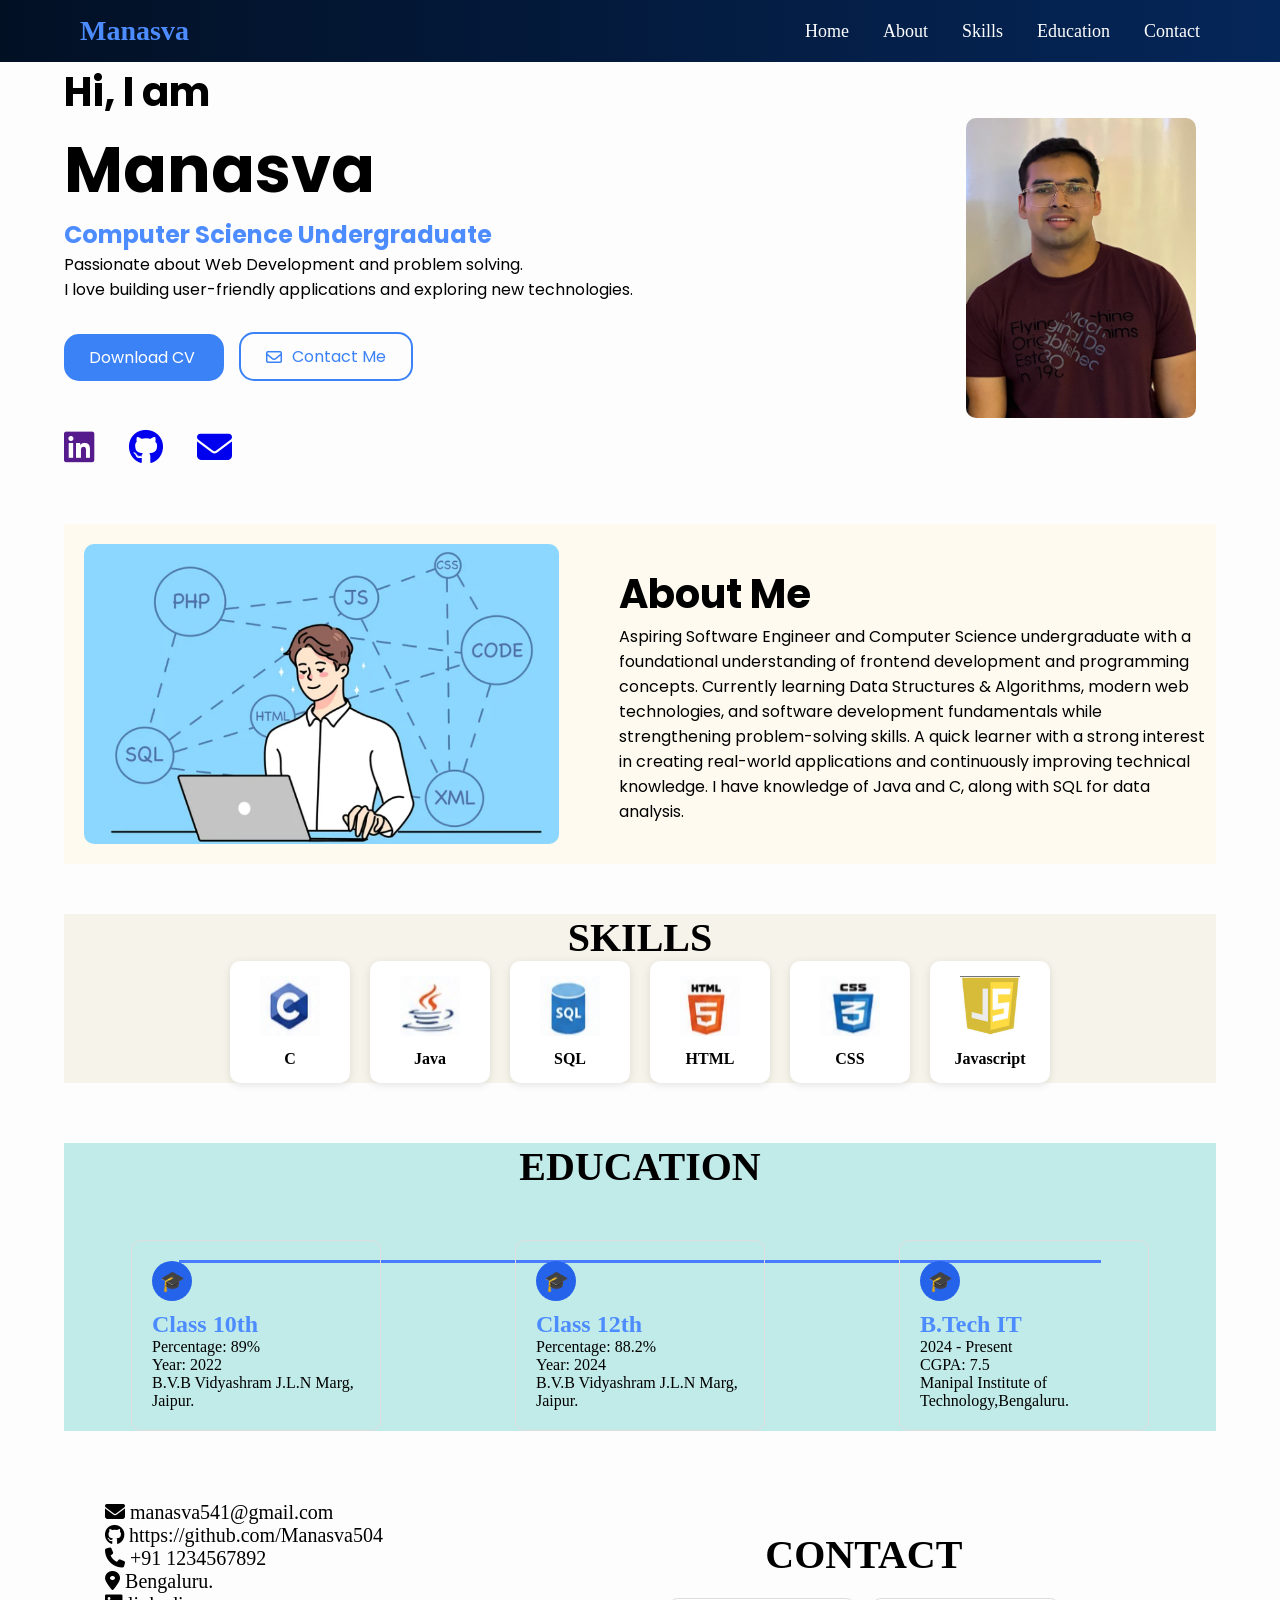
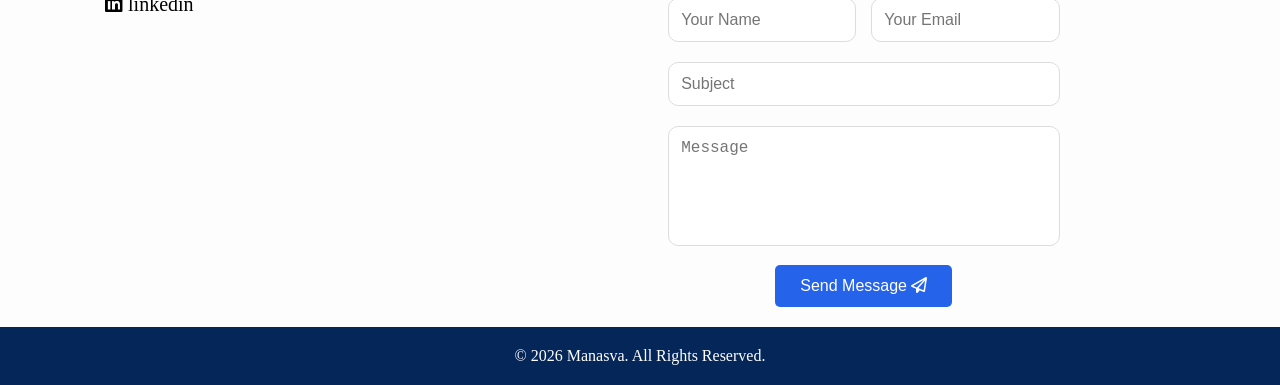
==== index.html @ b43951a9 "Update index.html" ====
<!doctype html>
<html lang="en">
  <head>
    <meta charset="UTF-8" />
    <meta name="viewport" content="width=device-width, initial-scale=1.0" />
    <title>Manasva's Portfolio</title>
    <link rel="stylesheet" href="style.css" />

    <meta name="viewport" content="width=device-width, initial-scale=1.0" />

    <link rel="preconnect" href="https://fonts.googleapis.com" />
    <link rel="preconnect" href="https://fonts.gstatic.com" crossorigin />
    <link
      href="https://fonts.googleapis.com/css2?family=Poppins:ital,wght@0,100;0,200;0,300;0,400;0,500;0,600;0,700;0,800;0,900;1,100;1,200;1,300;1,400;1,500;1,600;1,700;1,800;1,900&display=swap"
      rel="stylesheet"
    />

    <link
      rel="stylesheet"
      href="https://cdnjs.cloudflare.com/ajax/libs/font-awesome/6.5.1/css/all.min.css"
    />

    <script src="script.js"></script>
  </head>
  <body>
    <main>
      <header>
        <div class="logo">Manasva</div>
        <nav>
          <a href="#home">Home</a>
          <a href="#about">About</a>
          <a href="#skills">Skills</a>
          <a href="#education">Education</a>
          <a href="#contact">Contact</a>
        </nav>
      </header>

      <div class="container">
        <div id="home" class="intro">
          <div>
            <h2>Hi, I am</h2>
            <h1>Manasva</h1>
            <h3>Computer Science Undergraduate</h3>

            <p>
              Passionate about Web Development and problem solving.
              <br />
              I love building user-friendly applications and exploring new
              technologies.
            </p>

            <div class="buttons">
              <a href="resume.pdf" download class="btn1"> Download CV </a>

              <a href="mailto:manasva541@gmail.com" class="btn2">
                <i class="fa-regular fa-envelope"></i>
                Contact Me
              </a>
            </div>

            <div class="socials">
              <a href="" target="_blank">
                <i class="fa-brands fa-linkedin"></i>
              </a>

              <a href="https://github.com/Manasva504" target="_blank">
                <i class="fa-brands fa-github"></i>
              </a>

              <a href="mailto:manasva541@gmail.com">
                <i class="fa-solid fa-envelope"></i>
              </a>
            </div>
          </div>

          <a>
            <img
              src="./manasva1.jpeg"
              alt="about me"
              title="About me "
              class="uparwalaimg"
            />
          </a>
        </div>

        <div id="about" class="aboutme">
          <img
            src="./about.png"
            alt="about me"
            title="About me "
            class="aboutmeimg"
          />

          <div class="about-text">
            <h2>About Me</h2>

            <p>
              Aspiring Software Engineer and Computer Science undergraduate with
              a foundational understanding of frontend development and
              programming concepts. Currently learning Data Structures &
              Algorithms, modern web technologies, and software development
              fundamentals while strengthening problem-solving skills. A quick
              learner with a strong interest in creating real-world applications
              and continuously improving technical knowledge. I have knowledge
              of Java and C, along with SQL for data analysis.
            </p>
          </div>
        </div>

        <section id="skills" class="skills-section">
          <h2>SKILLS</h2>

          <div class="skills-container">
            <div class="skill-card">
              <img src="c.png" alt="C" />
              <p>C</p>
            </div>

            <div class="skill-card">
              <img src="java.png" alt="Java" />
              <p>Java</p>
            </div>

            <div class="skill-card">
              <img src="sql.png" alt="SQL" />
              <p>SQL</p>
            </div>

            <div class="skill-card">
              <img src="html.png" alt="HTML" />
              <p>HTML</p>
            </div>

            <div class="skill-card">
              <img src="css.png" alt="CSS" />
              <p>CSS</p>
            </div>

            <div class="skill-card">
              <img src="javascript.png" alt="CSS" />
              <p>Javascript</p>
            </div>
          </div>
        </section>

        <section id="education" class="education">
          <h2>EDUCATION</h2>

          <div class="timeline">
            <div class="edu-card">
              <div class="circle">🎓</div>
              <h3>Class 10th</h3>
              <p>Percentage: 89%</p>
              <p>Year: 2022</p>
              <p>B.V.B Vidyashram J.L.N Marg, Jaipur.</p>
            </div>

            <div class="edu-card">
              <div class="circle">🎓</div>
              <h3>Class 12th</h3>
              <p>Percentage: 88.2%</p>
              <p>Year: 2024</p>
              <p>B.V.B Vidyashram J.L.N Marg, Jaipur.</p>
            </div>

            <div class="edu-card">
              <div class="circle">🎓</div>
              <h3>B.Tech IT</h3>
              <p>2024 - Present</p>
              <p>CGPA: 7.5</p>
              <p>Manipal Institute of Technology,Bengaluru.</p>
            </div>
          </div>
        </section>

        <div id="contact" class="connectwme">
          <div class="contactme">
            <a href="mailto:manasva541@gmail.com" target="_blank">
              <i class="fa-solid fa-envelope"></i>
              manasva541@gmail.com
            </a>
            <br />
            <a href="https://github.com/Manasva504" target="_blank">
              <i class="fa-brands fa-github"></i>
              https://github.com/Manasva504
            </a>
            <br />
            <a href="callto:1234567891" target="_blank">
              <i class="fa-solid fa-phone"></i>
              +91 1234567892
            </a>
            <br />
            <a href="#" target="_blank">
              <i class="fa-solid fa-location-dot"></i>
              Bengaluru.
            </a>
            <br />
            <a href="#" target="_blank">
              <i class="fa-brands fa-linkedin"></i>
              linkedin
            </a>
          </div>

          <section class="contact">
            <h2>CONTACT</h2>
            <form>
              <div class="row">
                <input id="name" type="text" placeholder="Your Name" required />
                <input
                  id="email"
                  type="email"
                  placeholder="Your Email"
                  required
                />
              </div>

              <input type="text" placeholder="Subject" required />
              <textarea placeholder="Message" required></textarea>

              <button type="submit" onclick="validateForm()">
                Send Message <i class="fa-regular fa-paper-plane"></i>
              </button>
            </form>
          </section>
        </div>
      </div>
    </main>

    <footer>&copy; 2026 Manasva. All Rights Reserved.</footer>
  </body>
</html>
---- style.css ----
* {
  margin: 0;
  padding: 0;
  box-sizing: border-box;
}
html {
  height: 100%;
  background-color: #fdfdfd;
  background-image:;
}
main {
  flex: 1;
}

.container {
  width: 90%;
  max-width: 1200px;
  margin: 0 auto;
  overflow: hidden;
}
.uparwalaimg {
  max-width: 100%;
  height: auto;
  border-radius: 10px;
  background-color: #b0a695;
  float: right;
  height: 300px;
  width: 230px;
  margin: 20px;
}

.aboutmeimg {
  max-width: 100%;
  height: auto;
  border-radius: 10px;
  background-color: #b0a695;
  float: left;
  height: 300px;
  margin: 20px;
}

.intro {
  font-family: "Poppins", sans-serif;
  font-weight: 400;
  font-style: normal;
  font-optical-sizing: auto;
  display: flex;
  justify-content: space-between;
  align-items: center;
}
@media screen and (max-width: 768px) {
  .intro {
    flex-direction: column-reverse;
    text-align: center;
    gap: 30px;
  }

  .uparwalaimg {
    width: 200px;
    height: auto;
    margin: 0;
    float: none;
  }
}
h3 {
  color: #4d8cff;
}

header {
  background: linear-gradient(to right, #021024, #052659);
  display: flex;
  justify-content: space-between;
  align-items: center;
  padding: 15px 80px;
}
@media screen and (max-width: 768px) {
  header {
    flex-direction: column;
    padding: 20px;
    gap: 15px;
  }

  nav {
    display: flex;
    flex-wrap: wrap;
    justify-content: center;
    gap: 15px;
  }

  nav a {
    margin-left: 0;
    font-size: 16px;
  }
}

.logo {
  color: #4d8cff;
  font-size: 28px;
  font-weight: bold;
}

nav a {
  color: white;
  text-decoration: none;
  margin-left: 30px;
  font-size: 18px;
}

nav a:hover {
  color: #4d8cff;
}
.line {
  border: none;
  height: 2px;
  background-color: gray;
  width: 80%;
}

.nav-toggle {
  display: none;
}

body {
  height: 100%;
  min-height: 100vh;
  display: flex;
  flex-direction: column;
}
footer {
  background-color: #052659;
  text-align: center;
  color: white;
  margin-top: 20px;
  width: 100%;
  padding: 20px;
}

.aboutme {
  font-family: "Poppins", sans-serif;
  font-weight: 400;
  background-color: #fffaf0;
  display: flex;
  align-items: center;
  gap: 40px;
  margin-top: 50px;
}
@media screen and (max-width: 768px) {
  .aboutme {
    flex-direction: column;
    text-align: center;
    padding: 20px;
  }

  .aboutmeimg {
    width: 200px;
    height: auto;
    float: none;
    margin: 0;
  }
}

.contactme {
  text-align: left;
  margin-top: 20px;
  width: 30%;
}

.contactme p {
  margin: 15px 0;
  display: flex;
  align-items: center;
  gap: 12px;
}

.contactme a {
  font-size: 30px;
  margin: 10px;
  color: black;
  text-decoration: none;
  font-size: 20px;
}

.contactme a:hover {
  color: brown;
}

.info {
  display: flex;
  justify-content: space-between;
  align-items: flex-start;
  margin-top: 20px;
}

.skills {
  text-align: left;
  font-family: "Poppins", sans-serif;
  font-weight: 400;
  font-style: normal;
  width: 40%;
}

.buttons {
  margin-top: 30px;
}

.btn1 {
  position: relative;
  background-color: #3b82f6;
  color: white;
  text-decoration: none;
  padding: 12px 25px;
  border-radius: 15px;
  margin-right: 15px;
}

.btn1::after {
  content: "";
  z-index: -1;
  position: absolute;
  width: 100%;
  height: 100%;
  left: 0;
  top: 0;
}
/*glow*/
.btn1::before {
  content: "";
  background: linear-gradient(
    45deg,
    #ff0000,
    #ff7300,
    #fffb00,
    #48ff00,
    #00ffd5,
    #002bff,
    #ff00c8,
    #ff0000
  );
  position: absolute;
  top: -2px;
  left: -2px;
  background-size: 600%;
  z-index: -1;
  width: calc(100% + 4px);
  height: calc(100% + 4px);
  filter: blur(8px);
  animation: glowing 20s linear infinite;
  transition: opacity 0.3s ease-in-out;
  border-radius: 15px;
  opacity: 0;
}

.btn1:hover::before {
  opacity: 1;
}

.btn1:active::after {
  background: transparent;
}

.btn1:active {
  color: #000;
  font-weight: bold;
}

@keyframes glowing {
  0% {
    background-position: 0 0;
  }
  50% {
    background-position: 400% 0;
  }
  100% {
    background-position: 0 0;
  }
}

.btn2 {
  position: relative;
  border: 2px solid #3b82f6;
  color: #3b82f6;
  text-decoration: none;
  padding: 10px 25px;
  border-radius: 15px;
  display: inline-flex;
  align-items: center;
  gap: 10px;
}

.btn2::after {
  content: "";
  z-index: -1;
  position: absolute;
  width: 100%;
  height: 100%;
  left: 0;
  top: 0;
}
/*glow*/
.btn2::before {
  content: "";
  background: linear-gradient(
    45deg,
    #ff0000,
    #ff7300,
    #fffb00,
    #48ff00,
    #00ffd5,
    #002bff,
    #ff00c8,
    #ff0000
  );
  position: absolute;
  top: -2px;
  left: -2px;
  background-size: 600%;
  z-index: -1;
  width: calc(100% + 4px);
  height: calc(100% + 4px);
  filter: blur(8px);
  animation: glowing 20s linear infinite;
  transition: opacity 0.3s ease-in-out;
  border-radius: 15px;
  opacity: 0;
}

.btn2:hover::before {
  opacity: 1;
}

.btn2:active::after {
  background: transparent;
}

.btn2:active {
  color: #000;
  font-weight: bold;
}

@media screen and (max-width: 480px) {
  .buttons {
    display: flex;
    flex-direction: column;
    gap: 15px;
    align-items: center;
  }

  .btn1,
  .btn2 {
    width: 80%;
    text-align: center;
    justify-content: center;
  }
}

.socials {
  margin-top: 40px;
}

.socials a {
  font-size: 35px;
  margin-right: 25px;
  text-decoration: none;
}

.skills-section {
  background-color: #f6f3eb;
  text-align: center;
  margin-top: 50px;
}

.skills-container {
  display: flex;
  justify-content: center;
  gap: 20px;
  flex-wrap: wrap;
}

.skill-card {
  width: 120px;
  background: white;
  border-radius: 10px;
  padding: 15px;
  box-shadow: 0 2px 8px rgba(0, 0, 0, 0.1);
  transition: 0.3s;
}

.skill-card:hover {
  transform: translateY(-5px);
}

.skill-card img {
  width: 60px;
  height: 60px;
}

.skill-card p {
  margin-top: 10px;
  font-weight: bold;
}

.education {
  background-color: #c1ebe9;
  text-align: center;
  margin-top: 60px;
}

.timeline {
  display: flex;
  justify-content: space-around;
  position: relative;
  margin-top: 50px;
}

.timeline::before {
  content: "";
  position: absolute;
  top: 20px;
  left: 10%;
  width: 80%;
  height: 3px;
  background: #4a7cff;
}
@media screen and (max-width: 768px) {
  .timeline {
    flex-direction: column;
    align-items: center;
    gap: 25px;
  }

  .timeline::before {
    display: none;
  }

  .edu-card {
    width: 90%;
    max-width: 350px;
  }
}

.edu-card {
  position: relative;
  width: 250px;
  text-align: left;
  z-index: 1;
}

.edu-card {
  border: 1px solid #ddd;
  padding: 20px;
  border-radius: 10px;
  transition: all 0.3s ease;
}

.edu-card:hover {
  transform: translateY(-5px);
  box-shadow: 0px 5px 15px rgba(0, 0, 0, 0.2);
}

.circle {
  width: 40px;
  height: 40px;
  border-radius: 100%;
  background: #2563eb;
  color: white;
  display: flex;
  justify-content: center;
  align-items: center;
  margin-bottom: 10px;
  font-size: 20px;
}

.contact {
  text-align: center;
  margin-top: 50px;
}

.contactme a {
  transition: 0.3s;
}

.contact form {
  width: 60%;
  margin: auto;
}

.row {
  display: flex;
  gap: 15px;
}

.row input {
  flex: 1;
}
@media screen and (max-width: 768px) {
  .row {
    flex-direction: column;
    gap: 0;
  }
}

input,
textarea {
  width: 100%;
  padding: 12px;
  margin-top: 20px;
  border: 1px solid #ddd;
  border-radius: 10px;
  font-size: 16px;
  box-sizing: border-box;
}

textarea {
  height: 120px;
  resize: none;
}

button {
  margin-top: 15px;
  padding: 12px 25px;
  background: #2563eb;
  color: white;
  border: none;
  border-radius: 5px;
  cursor: pointer;
  font-size: 16px;
  transition: 0.3s;
}

button:hover {
  background: #1d4ed8;
  transition: 0.3s;
}

.connectwme {
  display: flex;
  justify-content: space-around;
  align-items: flex-start;
  margin-top: 50px;
  gap: 50px;
}

.connectwme a {
  text-decoration: none;
  color: black;
  margin: 15px;
  transition: all 0.3s ease;
}

.connectwme a:hover {
  color: #2563eb;
  transform: translateY(-2px);
}
@media screen and (max-width: 768px) {
  .connectwme {
    flex-direction: column;
    align-items: center;
    gap: 30px;
  }

  .contactme {
    width: 100%;
    text-align: center;
  }

  .contact {
    width: 100%;
  }

  .contact form {
    width: 100%;
  }
}

@media screen and (max-width: 800px) {
  .nav-toggle {
    display: block;
    margin-right: 20px;
  }
}

.logo {
  font-size: clamp(22px, 4vw, 28px);
}

h1 {
  font-size: clamp(2rem, 6vw, 4rem);
}

h2 {
  font-size: clamp(1.5rem, 4vw, 2.5rem);
}

h3 {
  font-size: clamp(1rem, 3vw, 1.5rem);
}
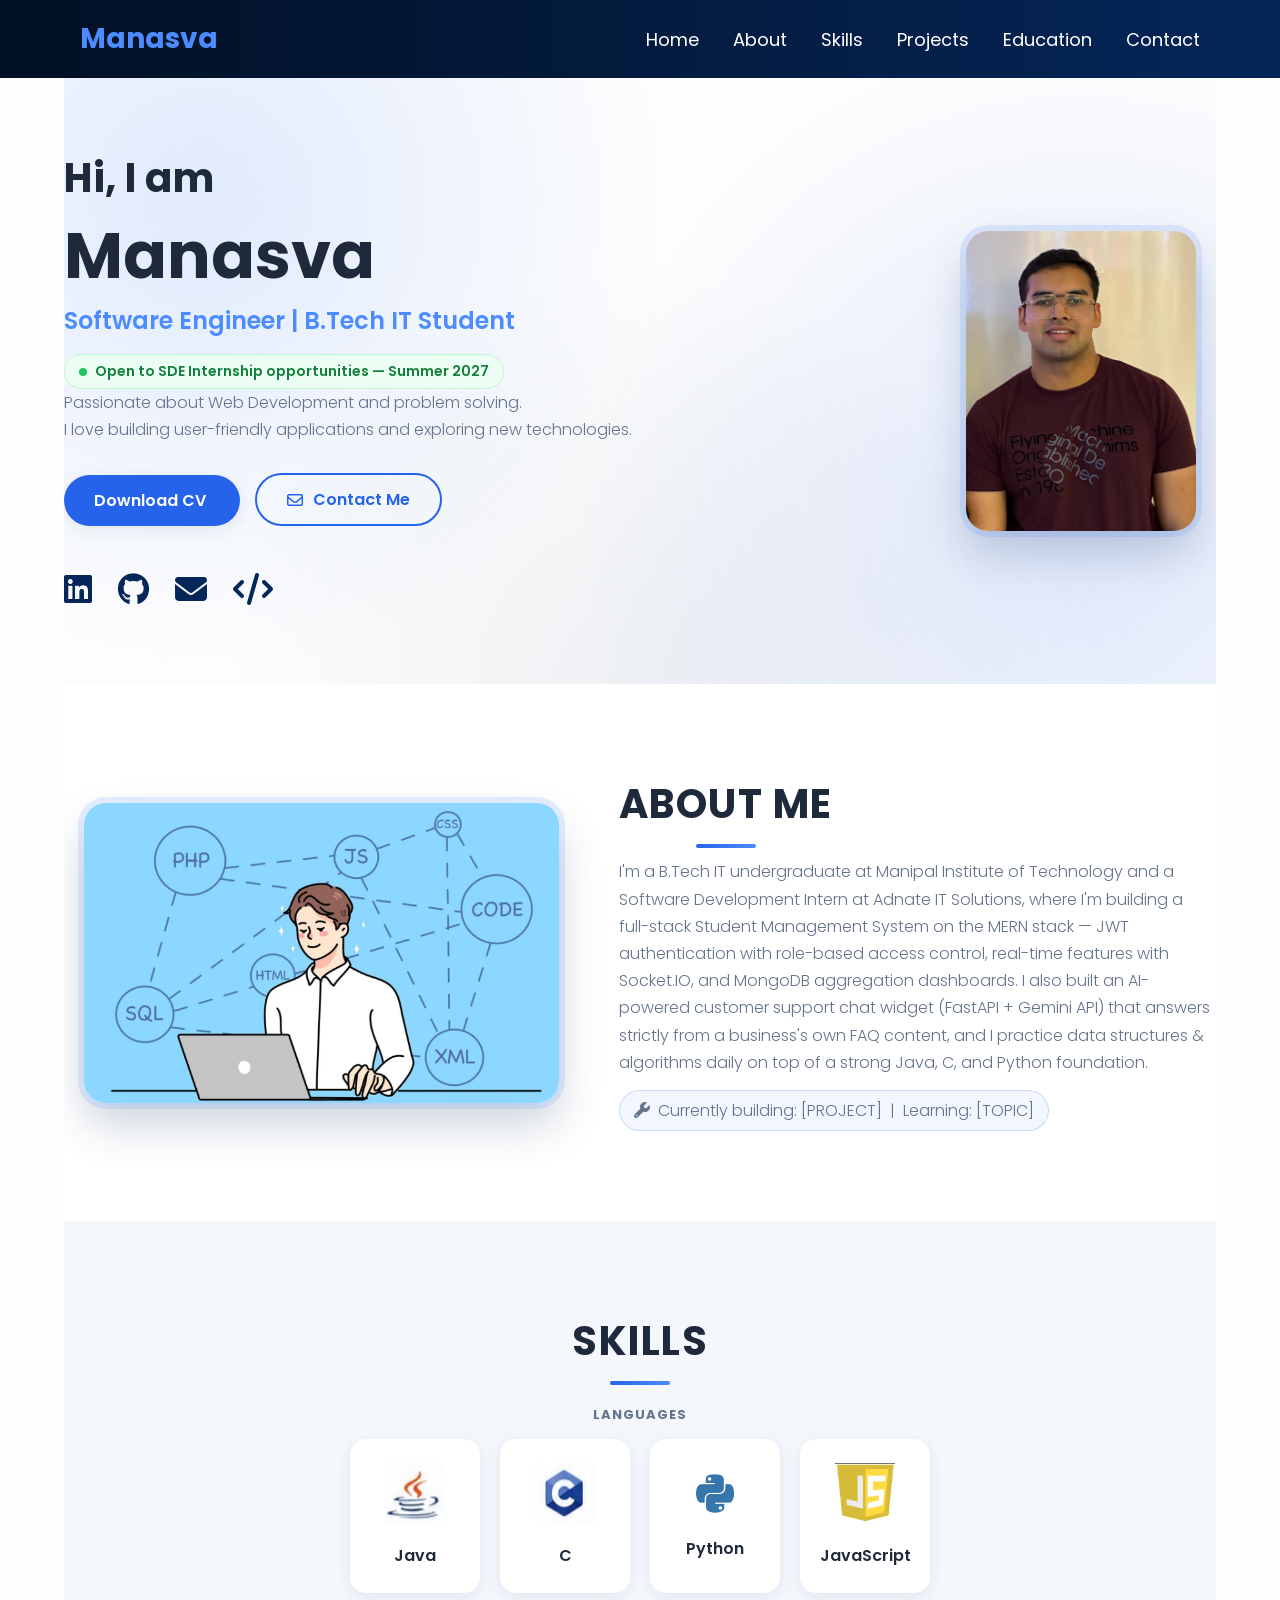
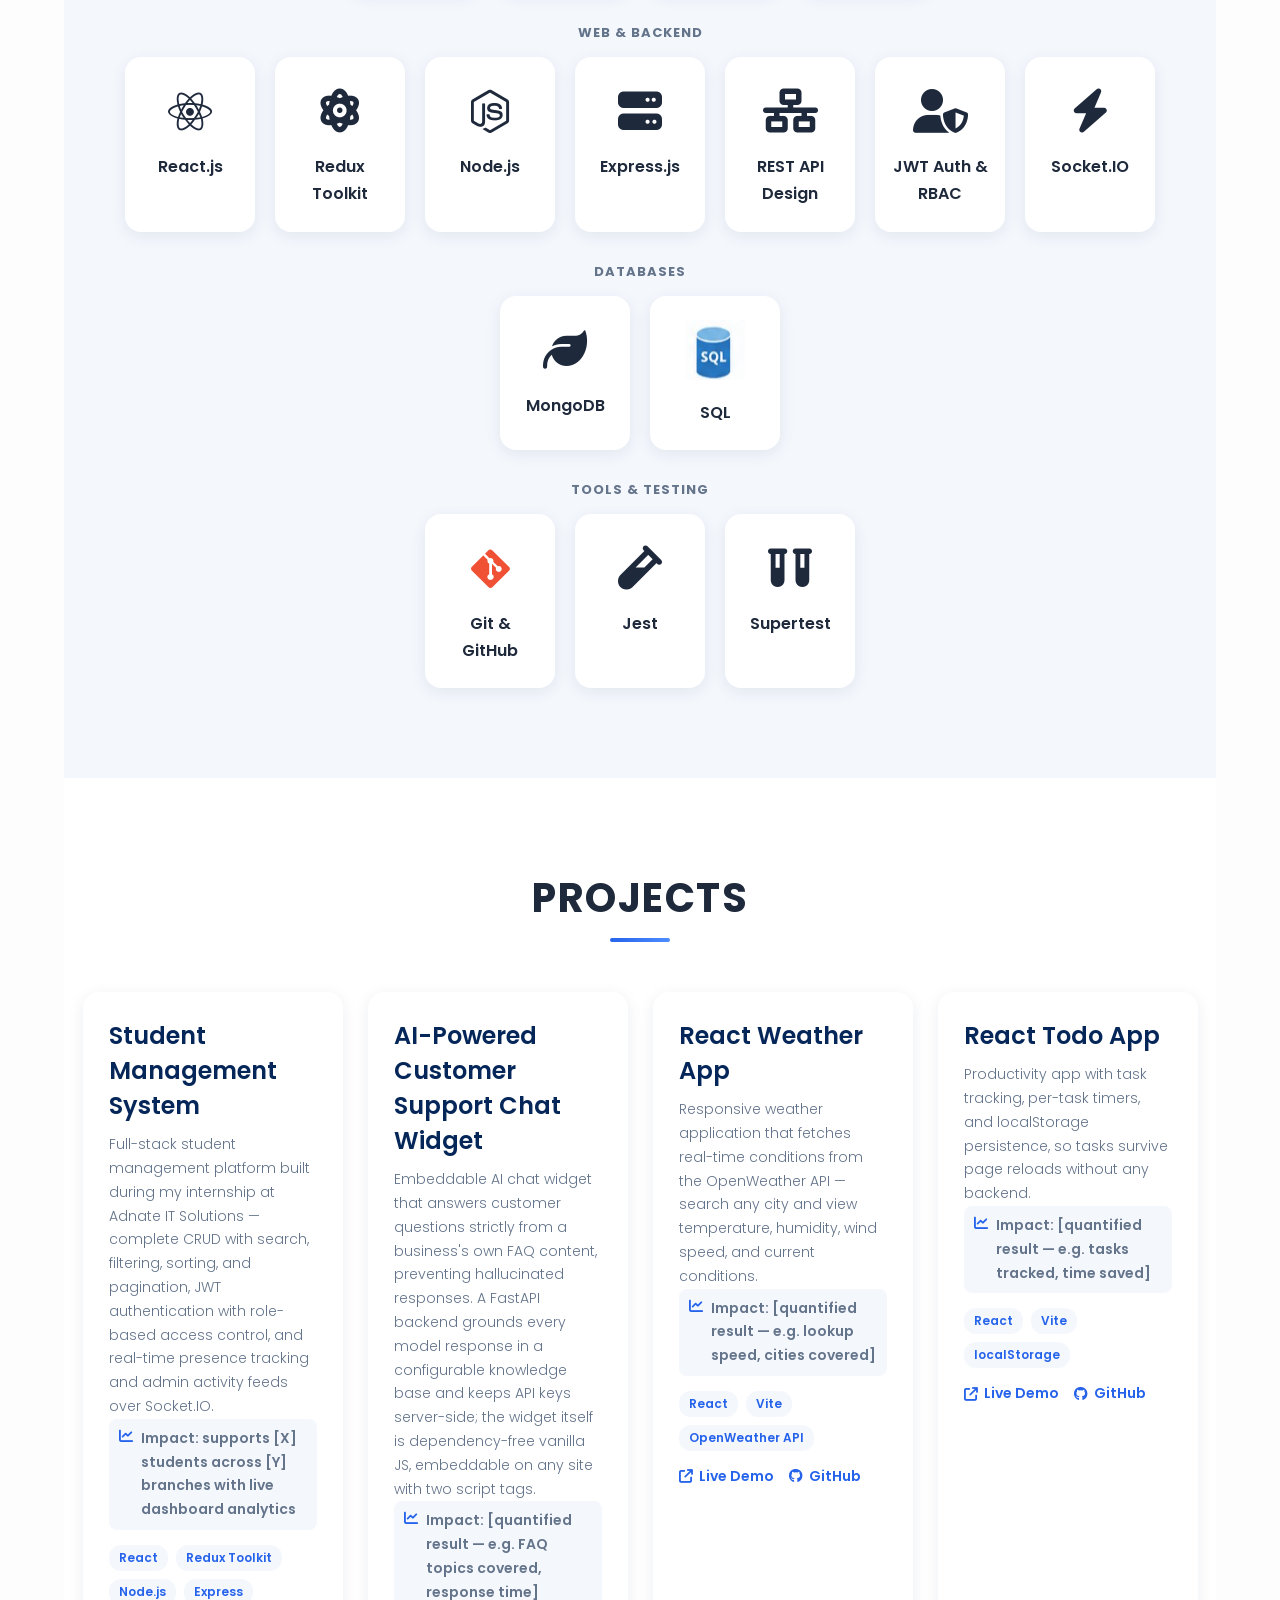
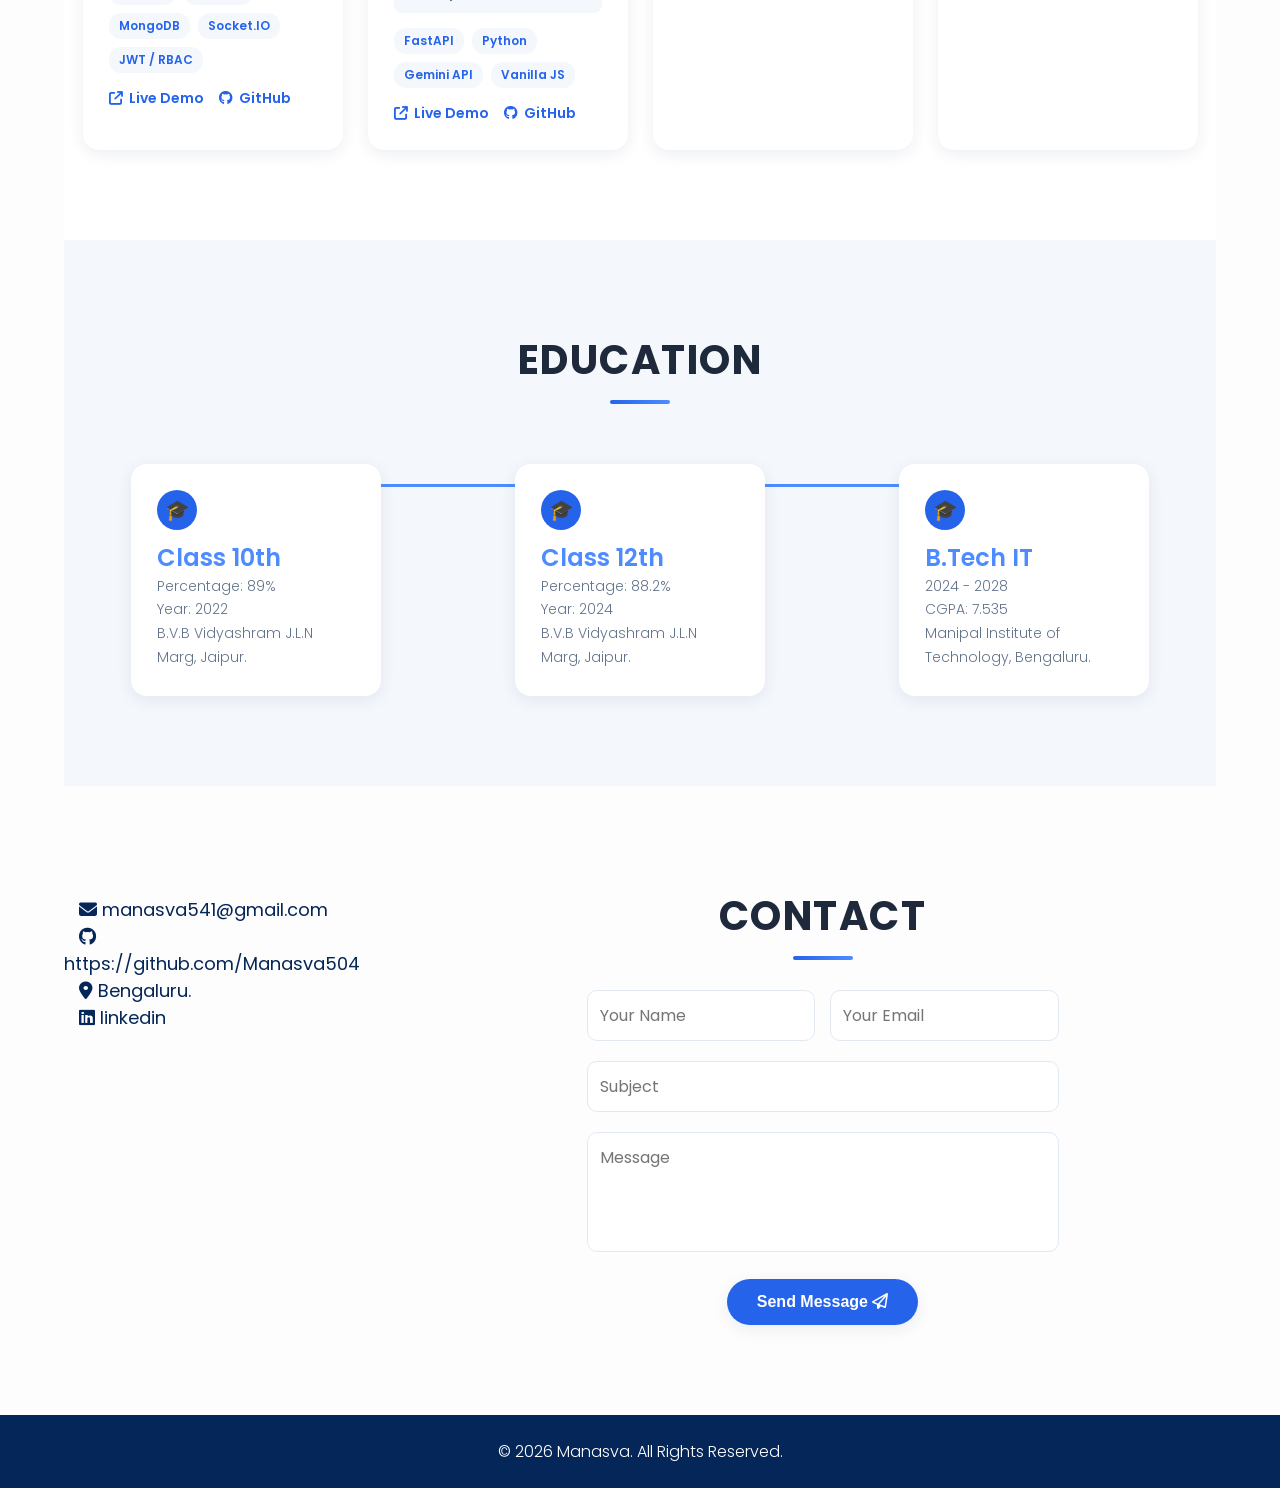
==== commit ad9354d8: "Redesign: Projects section, resume-matched skills, real CV, recruiter polish - Add Projects section " ====
--- a/index.html
+++ b/index.html
@@ -3,10 +3,31 @@
   <head>
     <meta charset="UTF-8" />
     <meta name="viewport" content="width=device-width, initial-scale=1.0" />
+    <meta
+      name="description"
+      content="Portfolio of Manasva Dhaka, a B.Tech IT undergraduate building full-stack MERN and AI-powered projects."
+    />
+
+    <!-- TODO: replace og:image with a real screenshot of the site (must stay an absolute URL) -->
+    <meta property="og:title" content="Manasva's Portfolio" />
+    <meta
+      property="og:description"
+      content="Portfolio of Manasva Dhaka, a B.Tech IT undergraduate building full-stack MERN and AI-powered projects."
+    />
+    <meta
+      property="og:image"
+      content="https://manasva504.github.io/My-Portfolio./manasva1.jpeg"
+    />
+    <meta property="og:type" content="website" />
+
+    <!-- TODO: Swap this placeholder favicon for a real one, e.g. <link rel="icon" type="image/png" href="favicon.png" /> -->
+    <link
+      rel="icon"
+      href="data:image/svg+xml,%3Csvg xmlns='http://www.w3.org/2000/svg' viewBox='0 0 100 100'%3E%3Crect width='100' height='100' rx='20' fill='%23052659'/%3E%3Ctext x='50' y='68' font-size='60' font-family='Poppins,sans-serif' fill='%234d8cff' text-anchor='middle'%3EM%3C/text%3E%3C/svg%3E"
+    />
+
     <title>Manasva's Portfolio</title>
     <link rel="stylesheet" href="style.css" />
-
-    <meta name="viewport" content="width=device-width, initial-scale=1.0" />
 
     <link rel="preconnect" href="https://fonts.googleapis.com" />
     <link rel="preconnect" href="https://fonts.gstatic.com" crossorigin />
@@ -30,6 +51,7 @@
           <a href="#home">Home</a>
           <a href="#about">About</a>
           <a href="#skills">Skills</a>
+          <a href="#projects">Projects</a>
           <a href="#education">Education</a>
           <a href="#contact">Contact</a>
         </nav>
@@ -40,7 +62,13 @@
           <div>
             <h2>Hi, I am</h2>
             <h1>Manasva</h1>
-            <h3>Computer Science Undergraduate</h3>
+            <h3>Software Engineer | B.Tech IT Student</h3>
+
+            <!-- TODO: update the season/year every term, e.g. "Summer 2027" or "Full-time 2027" -->
+            <div class="availability-badge">
+              <span class="status-dot" aria-hidden="true"></span>
+              Open to SDE Internship opportunities — Summer 2027
+            </div>
 
             <p>
               Passionate about Web Development and problem solving.
@@ -59,92 +87,344 @@
             </div>
 
             <div class="socials">
-              <a href="" target="_blank">
-                <i class="fa-brands fa-linkedin"></i>
+              <!-- TODO: add your real LinkedIn profile URL -->
+              <a href="#" target="_blank" aria-label="LinkedIn profile">
+                <i class="fa-brands fa-linkedin" aria-hidden="true"></i>
               </a>
 
-              <a href="https://github.com/Manasva504" target="_blank">
-                <i class="fa-brands fa-github"></i>
+              <a
+                href="https://github.com/Manasva504"
+                target="_blank"
+                aria-label="GitHub profile"
+              >
+                <i class="fa-brands fa-github" aria-hidden="true"></i>
               </a>
 
-              <a href="mailto:manasva541@gmail.com">
-                <i class="fa-solid fa-envelope"></i>
+              <a href="mailto:manasva541@gmail.com" aria-label="Send email">
+                <i class="fa-solid fa-envelope" aria-hidden="true"></i>
               </a>
+
+              <!-- TODO: add your real LeetCode profile URL (Font Awesome has no LeetCode brand icon, so this uses a generic code icon) -->
+              <a href="#" target="_blank" aria-label="LeetCode profile">
+                <i class="fa-solid fa-code" aria-hidden="true"></i>
+              </a>
             </div>
           </div>
 
           <a>
+            <!-- manasva1.jpeg is ~80KB — reasonable, but converting to WebP would shrink it further -->
             <img
               src="./manasva1.jpeg"
-              alt="about me"
-              title="About me "
+              alt="Photo of Manasva"
+              title="Manasva"
               class="uparwalaimg"
             />
           </a>
         </div>
 
-        <div id="about" class="aboutme">
+        <div id="about" class="aboutme reveal">
+          <!-- about.png is ~180KB — consider compressing or converting to WebP for faster load -->
           <img
             src="./about.png"
-            alt="about me"
+            alt="Illustration of a developer coding at a laptop, surrounded by icons for HTML, CSS, JavaScript, SQL, PHP, and XML"
             title="About me "
             class="aboutmeimg"
+            loading="lazy"
           />
 
           <div class="about-text">
-            <h2>About Me</h2>
+            <h2 class="section-title">About Me</h2>
 
             <p>
-              Aspiring Software Engineer and Computer Science undergraduate with
-              a foundational understanding of frontend development and
-              programming concepts. Currently learning Data Structures &
-              Algorithms, modern web technologies, and software development
-              fundamentals while strengthening problem-solving skills. A quick
-              learner with a strong interest in creating real-world applications
-              and continuously improving technical knowledge. I have knowledge
-              of Java and C, along with SQL for data analysis.
+              I'm a B.Tech IT undergraduate at Manipal Institute of Technology
+              and a Software Development Intern at Adnate IT Solutions, where
+              I'm building a full-stack Student Management System on the MERN
+              stack — JWT authentication with role-based access control,
+              real-time features with Socket.IO, and MongoDB aggregation
+              dashboards. I also built an AI-powered customer support chat
+              widget (FastAPI + Gemini API) that answers strictly from a
+              business's own FAQ content, and I practice data structures &amp;
+              algorithms daily on top of a strong Java, C, and Python
+              foundation.
             </p>
+
+            <!-- TODO: fill in what you're actually building/learning right now and keep this fresh — recruiters notice stale dates -->
+            <p class="current-focus">
+              <i class="fa-solid fa-wrench" aria-hidden="true"></i>
+              Currently building: [PROJECT] &nbsp;|&nbsp; Learning: [TOPIC]
+            </p>
           </div>
         </div>
 
-        <section id="skills" class="skills-section">
-          <h2>SKILLS</h2>
-
-          <div class="skills-container">
-            <div class="skill-card">
-              <img src="c.png" alt="C" />
-              <p>C</p>
-            </div>
-
-            <div class="skill-card">
-              <img src="java.png" alt="Java" />
-              <p>Java</p>
-            </div>
-
-            <div class="skill-card">
-              <img src="sql.png" alt="SQL" />
-              <p>SQL</p>
-            </div>
-
-            <div class="skill-card">
-              <img src="html.png" alt="HTML" />
-              <p>HTML</p>
-            </div>
-
-            <div class="skill-card">
-              <img src="css.png" alt="CSS" />
-              <p>CSS</p>
-            </div>
-
-            <div class="skill-card">
-              <img src="javascript.png" alt="CSS" />
-              <p>Javascript</p>
+        <section id="skills" class="skills-section reveal">
+          <h2 class="section-title">SKILLS</h2>
+
+          <!-- These four groups mirror the SKILLS section of resume.pdf exactly.
+               Keep them in sync: whenever the resume changes, update this list
+               (and vice versa). -->
+          <div class="skills-group">
+            <span class="skills-group-label">Languages</span>
+            <div class="skills-container">
+              <div class="skill-card">
+                <img src="java.png" alt="Java" loading="lazy" />
+                <p>Java</p>
+              </div>
+
+              <div class="skill-card">
+                <img src="c.png" alt="C" loading="lazy" />
+                <p>C</p>
+              </div>
+
+              <div class="skill-card">
+                <i class="fa-brands fa-python skill-icon" aria-hidden="true"></i>
+                <p>Python</p>
+              </div>
+
+              <div class="skill-card">
+                <img src="javascript.png" alt="JavaScript" loading="lazy" />
+                <p>JavaScript</p>
+              </div>
+            </div>
+          </div>
+
+          <div class="skills-group">
+            <span class="skills-group-label">Web &amp; Backend</span>
+            <div class="skills-container">
+              <div class="skill-card">
+                <i class="fa-brands fa-react skill-icon" aria-hidden="true"></i>
+                <p>React.js</p>
+              </div>
+
+              <div class="skill-card">
+                <i class="fa-solid fa-atom skill-icon" aria-hidden="true"></i>
+                <p>Redux Toolkit</p>
+              </div>
+
+              <div class="skill-card">
+                <i class="fa-brands fa-node-js skill-icon" aria-hidden="true"></i>
+                <p>Node.js</p>
+              </div>
+
+              <div class="skill-card">
+                <i class="fa-solid fa-server skill-icon" aria-hidden="true"></i>
+                <p>Express.js</p>
+              </div>
+
+              <div class="skill-card">
+                <i class="fa-solid fa-network-wired skill-icon" aria-hidden="true"></i>
+                <p>REST API Design</p>
+              </div>
+
+              <div class="skill-card">
+                <i class="fa-solid fa-user-shield skill-icon" aria-hidden="true"></i>
+                <p>JWT Auth &amp; RBAC</p>
+              </div>
+
+              <div class="skill-card">
+                <i class="fa-solid fa-bolt skill-icon" aria-hidden="true"></i>
+                <p>Socket.IO</p>
+              </div>
+            </div>
+          </div>
+
+          <div class="skills-group">
+            <span class="skills-group-label">Databases</span>
+            <div class="skills-container">
+              <div class="skill-card">
+                <i class="fa-solid fa-leaf skill-icon" aria-hidden="true"></i>
+                <p>MongoDB</p>
+              </div>
+
+              <div class="skill-card">
+                <img src="sql.png" alt="SQL" loading="lazy" />
+                <p>SQL</p>
+              </div>
+            </div>
+          </div>
+
+          <div class="skills-group">
+            <span class="skills-group-label">Tools &amp; Testing</span>
+            <div class="skills-container">
+              <div class="skill-card">
+                <i class="fa-brands fa-git-alt skill-icon" aria-hidden="true"></i>
+                <p>Git &amp; GitHub</p>
+              </div>
+
+              <div class="skill-card">
+                <i class="fa-solid fa-vial skill-icon" aria-hidden="true"></i>
+                <p>Jest</p>
+              </div>
+
+              <div class="skill-card">
+                <i class="fa-solid fa-vials skill-icon" aria-hidden="true"></i>
+                <p>Supertest</p>
+              </div>
             </div>
           </div>
         </section>
 
-        <section id="education" class="education">
-          <h2>EDUCATION</h2>
+        <section id="projects" class="projects-section reveal">
+          <h2 class="section-title">PROJECTS</h2>
+
+          <div class="projects-container">
+            <div class="project-card">
+              <h3>Student Management System</h3>
+              <p>
+                Full-stack student management platform built during my
+                internship at Adnate IT Solutions — complete CRUD with search,
+                filtering, sorting, and pagination, JWT authentication with
+                role-based access control, and real-time presence tracking and
+                admin activity feeds over Socket.IO.
+              </p>
+              <!-- TODO: replace with real numbers once known, e.g. "Supports X students across Y branches with live dashboard analytics" -->
+              <p class="project-impact">
+                <i class="fa-solid fa-chart-line" aria-hidden="true"></i>
+                Impact: supports [X] students across [Y] branches with live
+                dashboard analytics
+              </p>
+              <div class="tech-tags">
+                <span class="tech-tag">React</span>
+                <span class="tech-tag">Redux Toolkit</span>
+                <span class="tech-tag">Node.js</span>
+                <span class="tech-tag">Express</span>
+                <span class="tech-tag">MongoDB</span>
+                <span class="tech-tag">Socket.IO</span>
+                <span class="tech-tag">JWT / RBAC</span>
+              </div>
+              <div class="project-links">
+                <a
+                  href="https://student-management-system-drab-eta.vercel.app"
+                  target="_blank"
+                  rel="noopener"
+                >
+                  <i class="fa-solid fa-arrow-up-right-from-square" aria-hidden="true"></i>
+                  Live Demo
+                </a>
+                <a
+                  href="https://github.com/Manasva504/Student-Management-System"
+                  target="_blank"
+                  rel="noopener"
+                >
+                  <i class="fa-brands fa-github" aria-hidden="true"></i>
+                  GitHub
+                </a>
+              </div>
+            </div>
+
+            <div class="project-card">
+              <h3>AI-Powered Customer Support Chat Widget</h3>
+              <p>
+                Embeddable AI chat widget that answers customer questions
+                strictly from a business's own FAQ content, preventing
+                hallucinated responses. A FastAPI backend grounds every model
+                response in a configurable knowledge base and keeps API keys
+                server-side; the widget itself is dependency-free vanilla JS,
+                embeddable on any site with two script tags.
+              </p>
+              <!-- TODO: replace with a real, quantified result, e.g. "Answers N FAQ topics with zero hallucinated responses in testing" -->
+              <p class="project-impact">
+                <i class="fa-solid fa-chart-line" aria-hidden="true"></i>
+                Impact: [quantified result — e.g. FAQ topics covered, response
+                time]
+              </p>
+              <div class="tech-tags">
+                <span class="tech-tag">FastAPI</span>
+                <span class="tech-tag">Python</span>
+                <span class="tech-tag">Gemini API</span>
+                <span class="tech-tag">Vanilla JS</span>
+              </div>
+              <div class="project-links">
+                <!-- TODO: deploy the widget demo and replace "#" with the live URL -->
+                <a href="#" target="_blank" rel="noopener">
+                  <i class="fa-solid fa-arrow-up-right-from-square" aria-hidden="true"></i>
+                  Live Demo
+                </a>
+                <a
+                  href="https://github.com/Manasva504/ai-chatbot-widget"
+                  target="_blank"
+                  rel="noopener"
+                >
+                  <i class="fa-brands fa-github" aria-hidden="true"></i>
+                  GitHub
+                </a>
+              </div>
+            </div>
+
+            <div class="project-card">
+              <h3>React Weather App</h3>
+              <p>
+                Responsive weather application that fetches real-time
+                conditions from the OpenWeather API — search any city and view
+                temperature, humidity, wind speed, and current conditions.
+              </p>
+              <!-- TODO: replace with a real, quantified result, e.g. "Sub-second lookups for any of 200,000+ supported cities" -->
+              <p class="project-impact">
+                <i class="fa-solid fa-chart-line" aria-hidden="true"></i>
+                Impact: [quantified result — e.g. lookup speed, cities covered]
+              </p>
+              <div class="tech-tags">
+                <span class="tech-tag">React</span>
+                <span class="tech-tag">Vite</span>
+                <span class="tech-tag">OpenWeather API</span>
+              </div>
+              <div class="project-links">
+                <!-- TODO: the demo URL on the GitHub repo's About section currently 404s — redeploy on Vercel and paste the working URL here -->
+                <a href="#" target="_blank" rel="noopener">
+                  <i class="fa-solid fa-arrow-up-right-from-square" aria-hidden="true"></i>
+                  Live Demo
+                </a>
+                <a
+                  href="https://github.com/Manasva504/react-weather-app"
+                  target="_blank"
+                  rel="noopener"
+                >
+                  <i class="fa-brands fa-github" aria-hidden="true"></i>
+                  GitHub
+                </a>
+              </div>
+            </div>
+
+            <div class="project-card">
+              <h3>React Todo App</h3>
+              <p>
+                Productivity app with task tracking, per-task timers, and
+                localStorage persistence, so tasks survive page reloads without
+                any backend.
+              </p>
+              <!-- TODO: replace with a real, quantified result, e.g. "Tracks N tasks with zero data loss across sessions" -->
+              <p class="project-impact">
+                <i class="fa-solid fa-chart-line" aria-hidden="true"></i>
+                Impact: [quantified result — e.g. tasks tracked, time saved]
+              </p>
+              <div class="tech-tags">
+                <span class="tech-tag">React</span>
+                <span class="tech-tag">Vite</span>
+                <span class="tech-tag">localStorage</span>
+              </div>
+              <div class="project-links">
+                <a
+                  href="https://react-todo-app-seven-cyan.vercel.app"
+                  target="_blank"
+                  rel="noopener"
+                >
+                  <i class="fa-solid fa-arrow-up-right-from-square" aria-hidden="true"></i>
+                  Live Demo
+                </a>
+                <a
+                  href="https://github.com/Manasva504/React-Todo-App"
+                  target="_blank"
+                  rel="noopener"
+                >
+                  <i class="fa-brands fa-github" aria-hidden="true"></i>
+                  GitHub
+                </a>
+              </div>
+            </div>
+          </div>
+        </section>
+
+        <section id="education" class="education reveal">
+          <h2 class="section-title">EDUCATION</h2>
 
           <div class="timeline">
             <div class="edu-card">
@@ -166,58 +446,83 @@
             <div class="edu-card">
               <div class="circle">🎓</div>
               <h3>B.Tech IT</h3>
-              <p>2024 - Present</p>
-              <p>CGPA: 7.5</p>
-              <p>Manipal Institute of Technology,Bengaluru.</p>
+              <p>2024 - 2028</p>
+              <p>CGPA: 7.535</p>
+              <p>Manipal Institute of Technology, Bengaluru.</p>
             </div>
           </div>
         </section>
 
-        <div id="contact" class="connectwme">
+        <div id="contact" class="connectwme reveal">
           <div class="contactme">
-            <a href="mailto:manasva541@gmail.com" target="_blank">
-              <i class="fa-solid fa-envelope"></i>
+            <a
+              href="mailto:manasva541@gmail.com"
+              target="_blank"
+              aria-label="Email manasva541@gmail.com"
+            >
+              <i class="fa-solid fa-envelope" aria-hidden="true"></i>
               manasva541@gmail.com
             </a>
             <br />
-            <a href="https://github.com/Manasva504" target="_blank">
-              <i class="fa-brands fa-github"></i>
+            <a
+              href="https://github.com/Manasva504"
+              target="_blank"
+              aria-label="GitHub profile"
+            >
+              <i class="fa-brands fa-github" aria-hidden="true"></i>
               https://github.com/Manasva504
             </a>
             <br />
-            <a href="callto:1234567891" target="_blank">
-              <i class="fa-solid fa-phone"></i>
-              +91 1234567892
-            </a>
-            <br />
-            <a href="#" target="_blank">
-              <i class="fa-solid fa-location-dot"></i>
+            <!-- TODO: link to a real maps URL or remove the link and keep this as plain text -->
+            <a href="#" target="_blank" aria-label="Location: Bengaluru">
+              <i class="fa-solid fa-location-dot" aria-hidden="true"></i>
               Bengaluru.
             </a>
             <br />
-            <a href="#" target="_blank">
-              <i class="fa-brands fa-linkedin"></i>
+            <!-- TODO: add your real LinkedIn profile URL -->
+            <a href="#" target="_blank" aria-label="LinkedIn profile">
+              <i class="fa-brands fa-linkedin" aria-hidden="true"></i>
               linkedin
             </a>
           </div>
 
           <section class="contact">
-            <h2>CONTACT</h2>
-            <form>
+            <h2 class="section-title">CONTACT</h2>
+            <!--
+              Contact form powered by Web3Forms (https://web3forms.com) — free,
+              no backend needed, works on GitHub Pages.
+              TODO: sign up at web3forms.com, grab your Access Key, and paste
+              it into the hidden "access_key" input below.
+            -->
+            <form id="contactForm">
+              <input
+                type="hidden"
+                name="access_key"
+                value="a81cb561-a5c1-45b1-80b4-db80a7b840ea"
+              />
+              <input type="checkbox" name="botcheck" style="display: none" />
+
               <div class="row">
-                <input id="name" type="text" placeholder="Your Name" required />
+                <input
+                  id="name"
+                  name="name"
+                  type="text"
+                  placeholder="Your Name"
+                  required
+                />
                 <input
                   id="email"
+                  name="email"
                   type="email"
                   placeholder="Your Email"
                   required
                 />
               </div>
 
-              <input type="text" placeholder="Subject" required />
-              <textarea placeholder="Message" required></textarea>
-
-              <button type="submit" onclick="validateForm()">
+              <input id="subject" name="subject" type="text" placeholder="Subject" required />
+              <textarea id="message" name="message" placeholder="Message" required></textarea>
+
+              <button type="submit">
                 Send Message <i class="fa-regular fa-paper-plane"></i>
               </button>
             </form>
--- a/style.css
+++ b/style.css
@@ -1,596 +1,1096 @@
-* {
-  margin: 0;
-  padding: 0;
-  box-sizing: border-box;
-}
-html {
-  height: 100%;
-  background-color: #fdfdfd;
-  background-image:;
-}
-main {
-  flex: 1;
-}
-
-.container {
-  width: 90%;
-  max-width: 1200px;
-  margin: 0 auto;
-  overflow: hidden;
-}
-.uparwalaimg {
-  max-width: 100%;
-  height: auto;
-  border-radius: 10px;
-  background-color: #b0a695;
-  float: right;
-  height: 300px;
-  width: 230px;
-  margin: 20px;
-}
-
-.aboutmeimg {
-  max-width: 100%;
-  height: auto;
-  border-radius: 10px;
-  background-color: #b0a695;
-  float: left;
-  height: 300px;
-  margin: 20px;
-}
-
-.intro {
-  font-family: "Poppins", sans-serif;
-  font-weight: 400;
-  font-style: normal;
-  font-optical-sizing: auto;
-  display: flex;
-  justify-content: space-between;
-  align-items: center;
-}
-@media screen and (max-width: 768px) {
-  .intro {
-    flex-direction: column-reverse;
-    text-align: center;
-    gap: 30px;
-  }
-
-  .uparwalaimg {
-    width: 200px;
-    height: auto;
-    margin: 0;
-    float: none;
-  }
-}
-h3 {
-  color: #4d8cff;
-}
-
-header {
-  background: linear-gradient(to right, #021024, #052659);
-  display: flex;
-  justify-content: space-between;
-  align-items: center;
-  padding: 15px 80px;
-}
-@media screen and (max-width: 768px) {
-  header {
-    flex-direction: column;
-    padding: 20px;
-    gap: 15px;
-  }
-
-  nav {
-    display: flex;
-    flex-wrap: wrap;
-    justify-content: center;
-    gap: 15px;
-  }
-
-  nav a {
-    margin-left: 0;
-    font-size: 16px;
-  }
-}
-
-.logo {
-  color: #4d8cff;
-  font-size: 28px;
-  font-weight: bold;
-}
-
-nav a {
-  color: white;
-  text-decoration: none;
-  margin-left: 30px;
-  font-size: 18px;
-}
-
-nav a:hover {
-  color: #4d8cff;
-}
-.line {
-  border: none;
-  height: 2px;
-  background-color: gray;
-  width: 80%;
-}
-
-.nav-toggle {
-  display: none;
-}
-
-body {
-  height: 100%;
-  min-height: 100vh;
-  display: flex;
-  flex-direction: column;
-}
-footer {
-  background-color: #052659;
-  text-align: center;
-  color: white;
-  margin-top: 20px;
-  width: 100%;
-  padding: 20px;
-}
-
-.aboutme {
-  font-family: "Poppins", sans-serif;
-  font-weight: 400;
-  background-color: #fffaf0;
-  display: flex;
-  align-items: center;
-  gap: 40px;
-  margin-top: 50px;
-}
-@media screen and (max-width: 768px) {
-  .aboutme {
-    flex-direction: column;
-    text-align: center;
-    padding: 20px;
-  }
-
-  .aboutmeimg {
-    width: 200px;
-    height: auto;
-    float: none;
-    margin: 0;
-  }
-}
-
-.contactme {
-  text-align: left;
-  margin-top: 20px;
-  width: 30%;
-}
-
-.contactme p {
-  margin: 15px 0;
-  display: flex;
-  align-items: center;
-  gap: 12px;
-}
-
-.contactme a {
-  font-size: 30px;
-  margin: 10px;
-  color: black;
-  text-decoration: none;
-  font-size: 20px;
-}
-
-.contactme a:hover {
-  color: brown;
-}
-
-.info {
-  display: flex;
-  justify-content: space-between;
-  align-items: flex-start;
-  margin-top: 20px;
-}
-
-.skills {
-  text-align: left;
-  font-family: "Poppins", sans-serif;
-  font-weight: 400;
-  font-style: normal;
-  width: 40%;
-}
-
-.buttons {
-  margin-top: 30px;
-}
-
-.btn1 {
-  position: relative;
-  background-color: #3b82f6;
-  color: white;
-  text-decoration: none;
-  padding: 12px 25px;
-  border-radius: 15px;
-  margin-right: 15px;
-}
-
-.btn1::after {
-  content: "";
-  z-index: -1;
-  position: absolute;
-  width: 100%;
-  height: 100%;
-  left: 0;
-  top: 0;
-}
-/*glow*/
-.btn1::before {
-  content: "";
-  background: linear-gradient(
-    45deg,
-    #ff0000,
-    #ff7300,
-    #fffb00,
-    #48ff00,
-    #00ffd5,
-    #002bff,
-    #ff00c8,
-    #ff0000
-  );
-  position: absolute;
-  top: -2px;
-  left: -2px;
-  background-size: 600%;
-  z-index: -1;
-  width: calc(100% + 4px);
-  height: calc(100% + 4px);
-  filter: blur(8px);
-  animation: glowing 20s linear infinite;
-  transition: opacity 0.3s ease-in-out;
-  border-radius: 15px;
-  opacity: 0;
-}
-
-.btn1:hover::before {
-  opacity: 1;
-}
-
-.btn1:active::after {
-  background: transparent;
-}
-
-.btn1:active {
-  color: #000;
-  font-weight: bold;
-}
-
-@keyframes glowing {
-  0% {
-    background-position: 0 0;
-  }
-  50% {
-    background-position: 400% 0;
-  }
-  100% {
-    background-position: 0 0;
-  }
-}
-
-.btn2 {
-  position: relative;
-  border: 2px solid #3b82f6;
-  color: #3b82f6;
-  text-decoration: none;
-  padding: 10px 25px;
-  border-radius: 15px;
-  display: inline-flex;
-  align-items: center;
-  gap: 10px;
-}
-
-.btn2::after {
-  content: "";
-  z-index: -1;
-  position: absolute;
-  width: 100%;
-  height: 100%;
-  left: 0;
-  top: 0;
-}
-/*glow*/
-.btn2::before {
-  content: "";
-  background: linear-gradient(
-    45deg,
-    #ff0000,
-    #ff7300,
-    #fffb00,
-    #48ff00,
-    #00ffd5,
-    #002bff,
-    #ff00c8,
-    #ff0000
-  );
-  position: absolute;
-  top: -2px;
-  left: -2px;
-  background-size: 600%;
-  z-index: -1;
-  width: calc(100% + 4px);
-  height: calc(100% + 4px);
-  filter: blur(8px);
-  animation: glowing 20s linear infinite;
-  transition: opacity 0.3s ease-in-out;
-  border-radius: 15px;
-  opacity: 0;
-}
-
-.btn2:hover::before {
-  opacity: 1;
-}
-
-.btn2:active::after {
-  background: transparent;
-}
-
-.btn2:active {
-  color: #000;
-  font-weight: bold;
-}
-
-@media screen and (max-width: 480px) {
-  .buttons {
-    display: flex;
-    flex-direction: column;
-    gap: 15px;
-    align-items: center;
-  }
-
-  .btn1,
-  .btn2 {
-    width: 80%;
-    text-align: center;
-    justify-content: center;
-  }
-}
-
-.socials {
-  margin-top: 40px;
-}
-
-.socials a {
-  font-size: 35px;
-  margin-right: 25px;
-  text-decoration: none;
-}
-
-.skills-section {
-  background-color: #f6f3eb;
-  text-align: center;
-  margin-top: 50px;
-}
-
-.skills-container {
-  display: flex;
-  justify-content: center;
-  gap: 20px;
-  flex-wrap: wrap;
-}
-
-.skill-card {
-  width: 120px;
-  background: white;
-  border-radius: 10px;
-  padding: 15px;
-  box-shadow: 0 2px 8px rgba(0, 0, 0, 0.1);
-  transition: 0.3s;
-}
-
-.skill-card:hover {
-  transform: translateY(-5px);
-}
-
-.skill-card img {
-  width: 60px;
-  height: 60px;
-}
-
-.skill-card p {
-  margin-top: 10px;
-  font-weight: bold;
-}
-
-.education {
-  background-color: #c1ebe9;
-  text-align: center;
-  margin-top: 60px;
-}
-
-.timeline {
-  display: flex;
-  justify-content: space-around;
-  position: relative;
-  margin-top: 50px;
-}
-
-.timeline::before {
-  content: "";
-  position: absolute;
-  top: 20px;
-  left: 10%;
-  width: 80%;
-  height: 3px;
-  background: #4a7cff;
-}
-@media screen and (max-width: 768px) {
-  .timeline {
-    flex-direction: column;
-    align-items: center;
-    gap: 25px;
-  }
-
-  .timeline::before {
-    display: none;
-  }
-
-  .edu-card {
-    width: 90%;
-    max-width: 350px;
-  }
-}
-
-.edu-card {
-  position: relative;
-  width: 250px;
-  text-align: left;
-  z-index: 1;
-}
-
-.edu-card {
-  border: 1px solid #ddd;
-  padding: 20px;
-  border-radius: 10px;
-  transition: all 0.3s ease;
-}
-
-.edu-card:hover {
-  transform: translateY(-5px);
-  box-shadow: 0px 5px 15px rgba(0, 0, 0, 0.2);
-}
-
-.circle {
-  width: 40px;
-  height: 40px;
-  border-radius: 100%;
-  background: #2563eb;
-  color: white;
-  display: flex;
-  justify-content: center;
-  align-items: center;
-  margin-bottom: 10px;
-  font-size: 20px;
-}
-
-.contact {
-  text-align: center;
-  margin-top: 50px;
-}
-
-.contactme a {
-  transition: 0.3s;
-}
-
-.contact form {
-  width: 60%;
-  margin: auto;
-}
-
-.row {
-  display: flex;
-  gap: 15px;
-}
-
-.row input {
-  flex: 1;
-}
-@media screen and (max-width: 768px) {
-  .row {
-    flex-direction: column;
-    gap: 0;
-  }
-}
-
-input,
-textarea {
-  width: 100%;
-  padding: 12px;
-  margin-top: 20px;
-  border: 1px solid #ddd;
-  border-radius: 10px;
-  font-size: 16px;
-  box-sizing: border-box;
-}
-
-textarea {
-  height: 120px;
-  resize: none;
-}
-
-button {
-  margin-top: 15px;
-  padding: 12px 25px;
-  background: #2563eb;
-  color: white;
-  border: none;
-  border-radius: 5px;
-  cursor: pointer;
-  font-size: 16px;
-  transition: 0.3s;
-}
-
-button:hover {
-  background: #1d4ed8;
-  transition: 0.3s;
-}
-
-.connectwme {
-  display: flex;
-  justify-content: space-around;
-  align-items: flex-start;
-  margin-top: 50px;
-  gap: 50px;
-}
-
-.connectwme a {
-  text-decoration: none;
-  color: black;
-  margin: 15px;
-  transition: all 0.3s ease;
-}
-
-.connectwme a:hover {
-  color: #2563eb;
-  transform: translateY(-2px);
-}
-@media screen and (max-width: 768px) {
-  .connectwme {
-    flex-direction: column;
-    align-items: center;
-    gap: 30px;
-  }
-
-  .contactme {
-    width: 100%;
-    text-align: center;
-  }
-
-  .contact {
-    width: 100%;
-  }
-
-  .contact form {
-    width: 100%;
-  }
-}
-
-@media screen and (max-width: 800px) {
-  .nav-toggle {
-    display: block;
-    margin-right: 20px;
-  }
-}
-
-.logo {
-  font-size: clamp(22px, 4vw, 28px);
-}
-
-h1 {
-  font-size: clamp(2rem, 6vw, 4rem);
-}
-
-h2 {
-  font-size: clamp(1.5rem, 4vw, 2.5rem);
-}
-
-h3 {
-  font-size: clamp(1rem, 3vw, 1.5rem);
-}
+:root {
+  /* Core palette — one navy, one accent, everything else is neutral */
+  --color-navy-dark: #021024;
+  --color-navy: #052659;
+  --color-primary: #2563eb;
+  --color-primary-light: #4d8cff;
+  --color-bg: #fdfdfd;
+  --color-bg-alt: #f4f7fc;
+  --color-card: #ffffff;
+  --color-border: #e2e8f0;
+  --color-text: #1e293b;
+  --color-text-muted: #64748b;
+
+  /* Spacing rhythm */
+  --section-padding: 90px;
+
+  /* Shape + shadow */
+  --radius-sm: 10px;
+  --radius-md: 16px;
+  --radius-lg: 22px;
+  --shadow-sm: 0 4px 16px rgba(5, 38, 89, 0.08);
+  --shadow-md: 0 12px 30px rgba(5, 38, 89, 0.14);
+  --shadow-lg: 0 22px 45px rgba(5, 38, 89, 0.2);
+
+  --transition: 0.3s ease;
+}
+
+* {
+  margin: 0;
+  padding: 0;
+  box-sizing: border-box;
+}
+
+html {
+  height: 100%;
+  background-color: var(--color-bg);
+  scroll-behavior: smooth;
+}
+
+body {
+  height: 100%;
+  min-height: 100vh;
+  display: flex;
+  flex-direction: column;
+  font-family: "Poppins", sans-serif;
+  font-weight: 400;
+  color: var(--color-text);
+}
+
+main {
+  flex: 1;
+}
+
+.container {
+  width: 90%;
+  max-width: 1200px;
+  margin: 0 auto;
+  overflow: hidden;
+}
+
+/* ---------- Accessibility: visible keyboard focus ---------- */
+
+a:focus-visible,
+button:focus-visible,
+input:focus-visible,
+textarea:focus-visible {
+  outline: 2px solid var(--color-primary-light);
+  outline-offset: 3px;
+  border-radius: 4px;
+}
+
+/* ---------- Typography ---------- */
+
+h1,
+h2,
+h3 {
+  font-family: "Poppins", sans-serif;
+}
+
+h1 {
+  font-weight: 700;
+  font-size: clamp(2rem, 6vw, 4rem);
+}
+
+h2 {
+  font-weight: 700;
+  letter-spacing: 0.5px;
+  font-size: clamp(1.5rem, 4vw, 2.5rem);
+}
+
+h3 {
+  font-weight: 600;
+  color: var(--color-primary-light);
+  font-size: clamp(1rem, 3vw, 1.5rem);
+}
+
+p {
+  font-weight: 300;
+  line-height: 1.7;
+  color: var(--color-text-muted);
+}
+
+/* Section title with accent underline — applied only to section headings via .section-title */
+.section-title {
+  position: relative;
+  display: inline-block;
+  margin-bottom: 24px;
+  text-transform: uppercase;
+  letter-spacing: 1.5px;
+}
+
+.section-title::after {
+  content: "";
+  position: absolute;
+  left: 50%;
+  bottom: -14px;
+  transform: translateX(-50%);
+  width: 60px;
+  height: 4px;
+  border-radius: 2px;
+  background: linear-gradient(
+    90deg,
+    var(--color-primary),
+    var(--color-primary-light)
+  );
+}
+
+/* ---------- Scroll reveal ---------- */
+
+.reveal {
+  opacity: 0;
+  transform: translateY(40px);
+  transition: opacity 0.7s ease, transform 0.7s ease;
+}
+
+.reveal.is-visible {
+  opacity: 1;
+  transform: translateY(0);
+}
+
+/* ---------- Header / Nav ---------- */
+
+header {
+  position: sticky;
+  top: 0;
+  z-index: 1000;
+  background: linear-gradient(to right, var(--color-navy-dark), var(--color-navy));
+  display: flex;
+  justify-content: space-between;
+  align-items: center;
+  padding: 18px 80px;
+}
+@media screen and (max-width: 768px) {
+  header {
+    flex-direction: column;
+    padding: 20px;
+    gap: 15px;
+  }
+
+  nav {
+    display: flex;
+    flex-wrap: wrap;
+    justify-content: center;
+    gap: 15px;
+  }
+
+  nav a {
+    margin-left: 0;
+    font-size: 16px;
+  }
+}
+
+.logo {
+  color: var(--color-primary-light);
+  font-size: clamp(22px, 4vw, 28px);
+  font-weight: 700;
+}
+
+nav a {
+  color: white;
+  text-decoration: none;
+  margin-left: 30px;
+  font-size: 18px;
+  font-weight: 400;
+  transition: color var(--transition);
+}
+
+nav a:hover {
+  color: var(--color-primary-light);
+}
+
+.nav-toggle {
+  display: none;
+}
+
+/* ---------- Hero / Intro ---------- */
+
+.intro {
+  position: relative;
+  font-family: "Poppins", sans-serif;
+  font-weight: 400;
+  display: flex;
+  justify-content: space-between;
+  align-items: center;
+  padding: 70px 0;
+  background: radial-gradient(
+      circle at 12% 20%,
+      rgba(77, 140, 255, 0.16),
+      transparent 42%
+    ),
+    radial-gradient(circle at 88% 75%, rgba(37, 99, 235, 0.14), transparent 45%),
+    radial-gradient(circle at 50% 100%, rgba(5, 38, 89, 0.06), transparent 50%);
+}
+
+@keyframes fadeInUp {
+  from {
+    opacity: 0;
+    transform: translateY(30px);
+  }
+  to {
+    opacity: 1;
+    transform: translateY(0);
+  }
+}
+
+@keyframes fadeInRight {
+  from {
+    opacity: 0;
+    transform: translateX(40px);
+  }
+  to {
+    opacity: 1;
+    transform: translateX(0);
+  }
+}
+
+.intro > div:first-child {
+  animation: fadeInUp 0.8s ease both;
+}
+
+.intro > a {
+  animation: fadeInRight 0.9s ease 0.15s both;
+}
+
+/* ---------- Availability badge ---------- */
+
+.availability-badge {
+  display: inline-flex;
+  align-items: center;
+  gap: 8px;
+  margin-top: 16px;
+  padding: 6px 14px;
+  background: #ecfdf3;
+  color: #15803d;
+  border: 1px solid #bbf7d0;
+  border-radius: 50px;
+  font-size: 14px;
+  font-weight: 600;
+}
+
+.status-dot {
+  width: 8px;
+  height: 8px;
+  border-radius: 50%;
+  background: #22c55e;
+  box-shadow: 0 0 0 rgba(34, 197, 94, 0.5);
+  animation: statusPulse 2s infinite;
+}
+
+@keyframes statusPulse {
+  0% {
+    box-shadow: 0 0 0 0 rgba(34, 197, 94, 0.5);
+  }
+  70% {
+    box-shadow: 0 0 0 6px rgba(34, 197, 94, 0);
+  }
+  100% {
+    box-shadow: 0 0 0 0 rgba(34, 197, 94, 0);
+  }
+}
+
+/* ---------- "Currently building / learning" line ---------- */
+
+.currently-line {
+  margin-top: 16px;
+  font-size: 14px;
+  font-weight: 500;
+  color: var(--color-navy);
+  background: var(--color-bg-alt);
+  display: inline-flex;
+  align-items: center;
+  gap: 8px;
+  padding: 8px 14px;
+  border-radius: var(--radius-sm);
+  border-left: 3px solid var(--color-primary-light);
+}
+
+.currently-line i {
+  color: var(--color-primary);
+}
+
+@media screen and (max-width: 768px) {
+  .intro {
+    flex-direction: column-reverse;
+    text-align: center;
+    gap: 30px;
+    padding: 50px 0;
+  }
+
+  .uparwalaimg {
+    width: 200px;
+    height: auto;
+    margin: 0;
+    float: none;
+  }
+}
+
+.uparwalaimg {
+  max-width: 100%;
+  height: 300px;
+  width: 230px;
+  border-radius: var(--radius-lg);
+  float: right;
+  margin: 20px;
+  object-fit: cover;
+  box-shadow: 0 0 0 6px rgba(77, 140, 255, 0.15), var(--shadow-lg);
+  transition: transform var(--transition), box-shadow var(--transition);
+}
+
+.uparwalaimg:hover {
+  transform: scale(1.03);
+  box-shadow: 0 0 0 8px rgba(77, 140, 255, 0.22), var(--shadow-lg);
+}
+
+.buttons {
+  margin-top: 30px;
+}
+
+.btn1 {
+  position: relative;
+  background-color: var(--color-primary);
+  color: white;
+  font-weight: 600;
+  text-decoration: none;
+  padding: 14px 30px;
+  border-radius: 50px;
+  margin-right: 15px;
+  box-shadow: var(--shadow-sm);
+  transition: transform var(--transition), box-shadow var(--transition);
+}
+
+.btn1:hover {
+  transform: translateY(-3px);
+  box-shadow: var(--shadow-md);
+}
+
+.btn1::after {
+  content: "";
+  z-index: -1;
+  position: absolute;
+  width: 100%;
+  height: 100%;
+  left: 0;
+  top: 0;
+}
+/*glow*/
+.btn1::before {
+  content: "";
+  background: linear-gradient(
+    45deg,
+    #ff0000,
+    #ff7300,
+    #fffb00,
+    #48ff00,
+    #00ffd5,
+    #002bff,
+    #ff00c8,
+    #ff0000
+  );
+  position: absolute;
+  top: -2px;
+  left: -2px;
+  background-size: 600%;
+  z-index: -1;
+  width: calc(100% + 4px);
+  height: calc(100% + 4px);
+  filter: blur(8px);
+  animation: glowing 20s linear infinite;
+  transition: opacity 0.3s ease-in-out;
+  border-radius: 50px;
+  opacity: 0;
+}
+
+.btn1:hover::before {
+  opacity: 1;
+}
+
+.btn1:active::after {
+  background: transparent;
+}
+
+.btn1:active {
+  color: #000;
+  font-weight: bold;
+}
+
+@keyframes glowing {
+  0% {
+    background-position: 0 0;
+  }
+  50% {
+    background-position: 400% 0;
+  }
+  100% {
+    background-position: 0 0;
+  }
+}
+
+.btn2 {
+  position: relative;
+  border: 2px solid var(--color-primary);
+  color: var(--color-primary);
+  font-weight: 600;
+  text-decoration: none;
+  padding: 12px 30px;
+  border-radius: 50px;
+  display: inline-flex;
+  align-items: center;
+  gap: 10px;
+  transition: transform var(--transition), box-shadow var(--transition);
+}
+
+.btn2:hover {
+  transform: translateY(-3px);
+  box-shadow: var(--shadow-sm);
+}
+
+.btn2::after {
+  content: "";
+  z-index: -1;
+  position: absolute;
+  width: 100%;
+  height: 100%;
+  left: 0;
+  top: 0;
+}
+/*glow*/
+.btn2::before {
+  content: "";
+  background: linear-gradient(
+    45deg,
+    #ff0000,
+    #ff7300,
+    #fffb00,
+    #48ff00,
+    #00ffd5,
+    #002bff,
+    #ff00c8,
+    #ff0000
+  );
+  position: absolute;
+  top: -2px;
+  left: -2px;
+  background-size: 600%;
+  z-index: -1;
+  width: calc(100% + 4px);
+  height: calc(100% + 4px);
+  filter: blur(8px);
+  animation: glowing 20s linear infinite;
+  transition: opacity 0.3s ease-in-out;
+  border-radius: 50px;
+  opacity: 0;
+}
+
+.btn2:hover::before {
+  opacity: 1;
+}
+
+.btn2:active::after {
+  background: transparent;
+}
+
+.btn2:active {
+  color: #000;
+  font-weight: bold;
+}
+
+@media screen and (max-width: 480px) {
+  .buttons {
+    display: flex;
+    flex-direction: column;
+    gap: 15px;
+    align-items: center;
+  }
+
+  .btn1,
+  .btn2 {
+    width: 80%;
+    text-align: center;
+    justify-content: center;
+  }
+}
+
+.socials {
+  margin-top: 40px;
+}
+
+.socials a {
+  font-size: 32px;
+  margin-right: 22px;
+  text-decoration: none;
+  color: var(--color-navy);
+  transition: color var(--transition), transform var(--transition);
+  display: inline-block;
+}
+
+.socials a:hover {
+  color: var(--color-primary);
+  transform: translateY(-3px);
+}
+
+/* ---------- About ---------- */
+
+.aboutme {
+  background-color: var(--color-card);
+  display: flex;
+  align-items: center;
+  gap: 40px;
+  padding: var(--section-padding) 0;
+}
+@media screen and (max-width: 768px) {
+  .aboutme {
+    flex-direction: column;
+    text-align: center;
+    padding: 50px 20px;
+  }
+
+  .aboutmeimg {
+    width: 200px;
+    height: auto;
+    float: none;
+    margin: 0;
+  }
+}
+
+.aboutmeimg {
+  max-width: 100%;
+  height: 300px;
+  border-radius: var(--radius-lg);
+  float: left;
+  margin: 20px;
+  object-fit: cover;
+  box-shadow: 0 0 0 6px rgba(77, 140, 255, 0.15), var(--shadow-lg);
+}
+
+.about-text p {
+  font-size: 1rem;
+}
+
+.current-focus {
+  display: inline-flex;
+  align-items: center;
+  gap: 8px;
+  margin-top: 14px;
+  padding: 6px 14px;
+  background: rgba(77, 140, 255, 0.08);
+  border: 1px solid rgba(77, 140, 255, 0.25);
+  border-radius: 50px;
+  font-size: 14px;
+}
+
+/* ---------- Contact info block ---------- */
+
+.contactme {
+  text-align: left;
+  margin-top: 20px;
+  width: 30%;
+}
+
+.contactme p {
+  margin: 15px 0;
+  display: flex;
+  align-items: center;
+  gap: 12px;
+}
+
+.contactme a {
+  font-size: 18px;
+  margin: 10px;
+  color: var(--color-navy);
+  text-decoration: none;
+  font-weight: 400;
+  transition: color var(--transition), transform var(--transition);
+}
+
+.info {
+  display: flex;
+  justify-content: space-between;
+  align-items: flex-start;
+  margin-top: 20px;
+}
+
+.skills {
+  text-align: left;
+  font-weight: 400;
+  width: 40%;
+}
+
+/* ---------- Skills ---------- */
+
+.skills-section {
+  background-color: var(--color-bg-alt);
+  text-align: center;
+  padding: var(--section-padding) 0;
+}
+
+.skills-group {
+  margin-top: 30px;
+}
+
+.skills-group:first-of-type {
+  margin-top: 10px;
+}
+
+.skills-group-label {
+  display: block;
+  font-size: 13px;
+  font-weight: 700;
+  letter-spacing: 1px;
+  text-transform: uppercase;
+  color: var(--color-text-muted);
+  margin-bottom: 14px;
+}
+
+.skills-container {
+  display: flex;
+  justify-content: center;
+  gap: 20px;
+  flex-wrap: wrap;
+  margin-top: 10px;
+}
+
+.skill-card {
+  width: 130px;
+  background: var(--color-card);
+  border-radius: var(--radius-md);
+  padding: 22px 15px;
+  box-shadow: var(--shadow-sm);
+  border: 2px solid transparent;
+  transition: transform var(--transition), box-shadow var(--transition),
+    border-color var(--transition);
+}
+
+.skill-card:hover {
+  transform: translateY(-8px);
+  box-shadow: var(--shadow-md);
+  border-color: var(--color-primary-light);
+}
+
+.skill-card img {
+  width: 60px;
+  height: 60px;
+}
+
+.skill-card .skill-icon {
+  display: block;
+  width: 60px;
+  height: 60px;
+  line-height: 60px;
+  font-size: 44px;
+  margin: 0 auto;
+}
+
+.skill-card p {
+  margin-top: 12px;
+  font-weight: 600;
+  color: var(--color-text);
+}
+
+.fa-python {
+  color: #3776ab;
+}
+
+.fa-git-alt {
+  color: #f05033;
+}
+
+/* ---------- Projects ---------- */
+
+.projects-section {
+  background-color: var(--color-card);
+  text-align: center;
+  padding: var(--section-padding) 0;
+}
+
+.projects-container {
+  display: flex;
+  justify-content: center;
+  flex-wrap: wrap;
+  gap: 25px;
+  margin-top: 40px;
+}
+
+.project-card {
+  width: 260px;
+  background: var(--color-card);
+  border-radius: var(--radius-md);
+  padding: 24px;
+  text-align: left;
+  box-shadow: var(--shadow-sm);
+  border: 2px solid transparent;
+  transition: transform var(--transition), box-shadow var(--transition),
+    border-color var(--transition);
+}
+
+.project-card:hover {
+  transform: translateY(-8px);
+  box-shadow: var(--shadow-md);
+  border-color: var(--color-primary-light);
+}
+
+.project-card h3 {
+  color: var(--color-navy);
+  margin-bottom: 10px;
+}
+
+.project-card p {
+  font-size: 14px;
+  color: var(--color-text-muted);
+  min-height: 60px;
+}
+
+.project-impact {
+  display: flex;
+  align-items: flex-start;
+  gap: 8px;
+  min-height: 0;
+  font-size: 13px;
+  font-weight: 600;
+  color: var(--color-navy);
+  background: var(--color-bg-alt);
+  padding: 8px 10px;
+  border-radius: 8px;
+  margin-bottom: 4px;
+}
+
+.project-impact i {
+  color: var(--color-primary);
+  margin-top: 2px;
+}
+
+.tech-tags {
+  display: flex;
+  flex-wrap: wrap;
+  gap: 8px;
+  margin: 15px 0;
+}
+
+.tech-tag {
+  background: var(--color-bg-alt);
+  color: var(--color-primary);
+  padding: 4px 10px;
+  border-radius: 12px;
+  font-size: 12px;
+  font-weight: 600;
+}
+
+.project-links {
+  display: flex;
+  gap: 15px;
+  margin-top: 10px;
+}
+
+.project-links a {
+  color: var(--color-primary);
+  text-decoration: none;
+  font-size: 14px;
+  font-weight: 600;
+  display: inline-flex;
+  align-items: center;
+  gap: 6px;
+  transition: color var(--transition);
+}
+
+.project-links a:hover {
+  color: var(--color-navy);
+  text-decoration: underline;
+}
+
+/* ---------- Education ---------- */
+
+.education {
+  background-color: var(--color-bg-alt);
+  text-align: center;
+  padding: var(--section-padding) 0;
+}
+
+.timeline {
+  display: flex;
+  justify-content: space-around;
+  position: relative;
+  margin-top: 50px;
+}
+
+.timeline::before {
+  content: "";
+  position: absolute;
+  top: 20px;
+  left: 10%;
+  width: 80%;
+  height: 3px;
+  background: var(--color-primary-light);
+}
+@media screen and (max-width: 768px) {
+  .timeline {
+    flex-direction: column;
+    align-items: center;
+    gap: 25px;
+  }
+
+  .timeline::before {
+    display: none;
+  }
+
+  .edu-card {
+    width: 90%;
+    max-width: 350px;
+  }
+}
+
+.edu-card {
+  position: relative;
+  width: 250px;
+  text-align: left;
+  z-index: 1;
+  background: var(--color-card);
+  border: 2px solid transparent;
+  padding: 24px;
+  border-radius: var(--radius-md);
+  box-shadow: var(--shadow-sm);
+  transition: transform var(--transition), box-shadow var(--transition),
+    border-color var(--transition);
+}
+
+.edu-card:hover {
+  transform: translateY(-8px);
+  box-shadow: var(--shadow-md);
+  border-color: var(--color-primary-light);
+}
+
+.edu-card p {
+  color: var(--color-text-muted);
+  font-size: 14px;
+}
+
+.circle {
+  width: 40px;
+  height: 40px;
+  border-radius: 100%;
+  background: var(--color-primary);
+  color: white;
+  display: flex;
+  justify-content: center;
+  align-items: center;
+  margin-bottom: 10px;
+  font-size: 20px;
+}
+
+/* ---------- Contact ---------- */
+
+.contact {
+  text-align: center;
+  padding-top: 10px;
+}
+
+.contactme a:hover {
+  color: var(--color-primary);
+  transform: translateY(-2px);
+}
+
+.contact form {
+  width: 60%;
+  margin: auto;
+}
+
+.row {
+  display: flex;
+  gap: 15px;
+}
+
+.row input {
+  flex: 1;
+}
+@media screen and (max-width: 768px) {
+  .row {
+    flex-direction: column;
+    gap: 0;
+  }
+}
+
+input,
+textarea {
+  width: 100%;
+  padding: 12px;
+  margin-top: 20px;
+  border: 1px solid var(--color-border);
+  border-radius: var(--radius-sm);
+  font-size: 16px;
+  font-family: "Poppins", sans-serif;
+  box-sizing: border-box;
+  transition: border-color var(--transition), box-shadow var(--transition);
+}
+
+input:focus,
+textarea:focus {
+  outline: none;
+  border-color: var(--color-primary-light);
+  box-shadow: 0 0 0 3px rgba(77, 140, 255, 0.15);
+}
+
+textarea {
+  height: 120px;
+  resize: none;
+}
+
+button {
+  margin-top: 20px;
+  padding: 14px 30px;
+  background: var(--color-primary);
+  color: white;
+  font-weight: 600;
+  border: none;
+  border-radius: 50px;
+  cursor: pointer;
+  font-size: 16px;
+  box-shadow: var(--shadow-sm);
+  transition: background var(--transition), transform var(--transition),
+    box-shadow var(--transition);
+}
+
+button:hover {
+  background: var(--color-navy);
+  transform: translateY(-3px);
+  box-shadow: var(--shadow-md);
+}
+
+button:disabled {
+  opacity: 0.7;
+  cursor: not-allowed;
+  transform: none;
+}
+
+.connectwme {
+  display: flex;
+  justify-content: space-around;
+  align-items: flex-start;
+  padding: var(--section-padding) 0;
+  gap: 50px;
+}
+
+.connectwme a {
+  text-decoration: none;
+  color: var(--color-navy);
+  margin: 15px;
+  transition: all 0.3s ease;
+}
+
+@media screen and (max-width: 768px) {
+  .connectwme {
+    flex-direction: column;
+    align-items: center;
+    gap: 30px;
+    padding: 50px 0;
+  }
+
+  .contactme {
+    width: 100%;
+    text-align: center;
+  }
+
+  .contact {
+    width: 100%;
+  }
+
+  .contact form {
+    width: 100%;
+  }
+}
+
+@media screen and (max-width: 800px) {
+  .nav-toggle {
+    display: block;
+    margin-right: 20px;
+  }
+}
+
+/* ---------- Footer ---------- */
+
+footer {
+  background-color: var(--color-navy);
+  text-align: center;
+  color: white;
+  width: 100%;
+  padding: 24px 20px;
+  font-weight: 300;
+}
+
+/* ---------- Toast notifications ---------- */
+
+#toast-container {
+  position: fixed;
+  top: 20px;
+  right: 20px;
+  z-index: 9999;
+  display: flex;
+  flex-direction: column;
+  gap: 12px;
+  max-width: 340px;
+}
+
+.toast {
+  display: flex;
+  align-items: flex-start;
+  gap: 12px;
+  background: var(--color-card);
+  color: var(--color-text);
+  padding: 16px 18px;
+  border-radius: var(--radius-sm);
+  box-shadow: var(--shadow-lg);
+  border-left: 4px solid var(--color-primary);
+  font-family: "Poppins", sans-serif;
+  font-size: 14px;
+  transform: translateX(130%);
+  opacity: 0;
+  transition: transform 0.4s cubic-bezier(0.22, 1, 0.36, 1), opacity 0.4s ease;
+}
+
+.toast.show {
+  transform: translateX(0);
+  opacity: 1;
+}
+
+.toast i {
+  font-size: 18px;
+  margin-top: 1px;
+}
+
+.toast-success {
+  border-left-color: #16a34a;
+}
+.toast-success i {
+  color: #16a34a;
+}
+
+.toast-error {
+  border-left-color: #dc2626;
+}
+.toast-error i {
+  color: #dc2626;
+}
+
+.toast-message {
+  flex: 1;
+  line-height: 1.5;
+}
+
+.toast-close {
+  background: none;
+  border: none;
+  cursor: pointer;
+  color: var(--color-text-muted);
+  font-size: 16px;
+  line-height: 1;
+  padding: 0;
+  margin-left: 4px;
+}
+
+.toast-close:hover {
+  color: var(--color-text);
+}
+
+@media screen and (max-width: 480px) {
+  #toast-container {
+    left: 16px;
+    right: 16px;
+    max-width: none;
+  }
+}
+
+/* ---------- Responsive rhythm ---------- */
+
+@media screen and (max-width: 480px) {
+  :root {
+    --section-padding: 50px;
+  }
+}
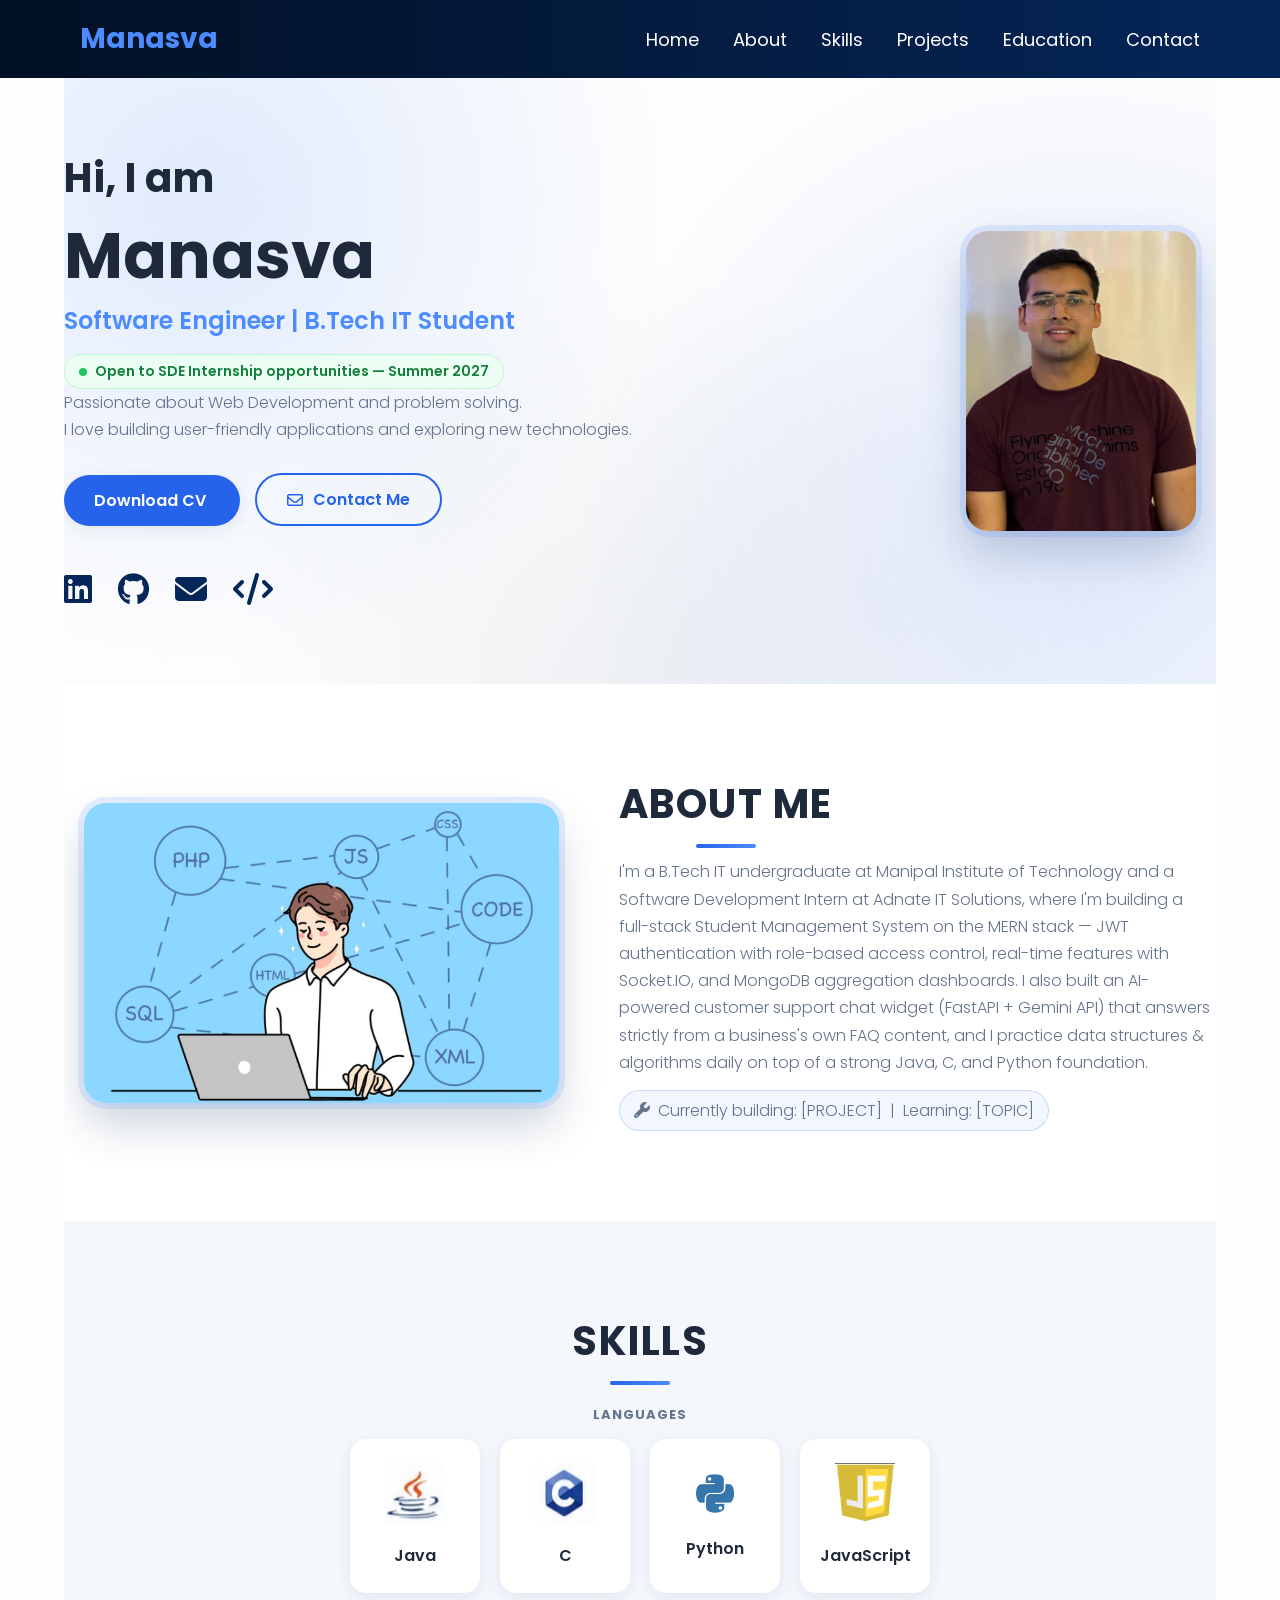
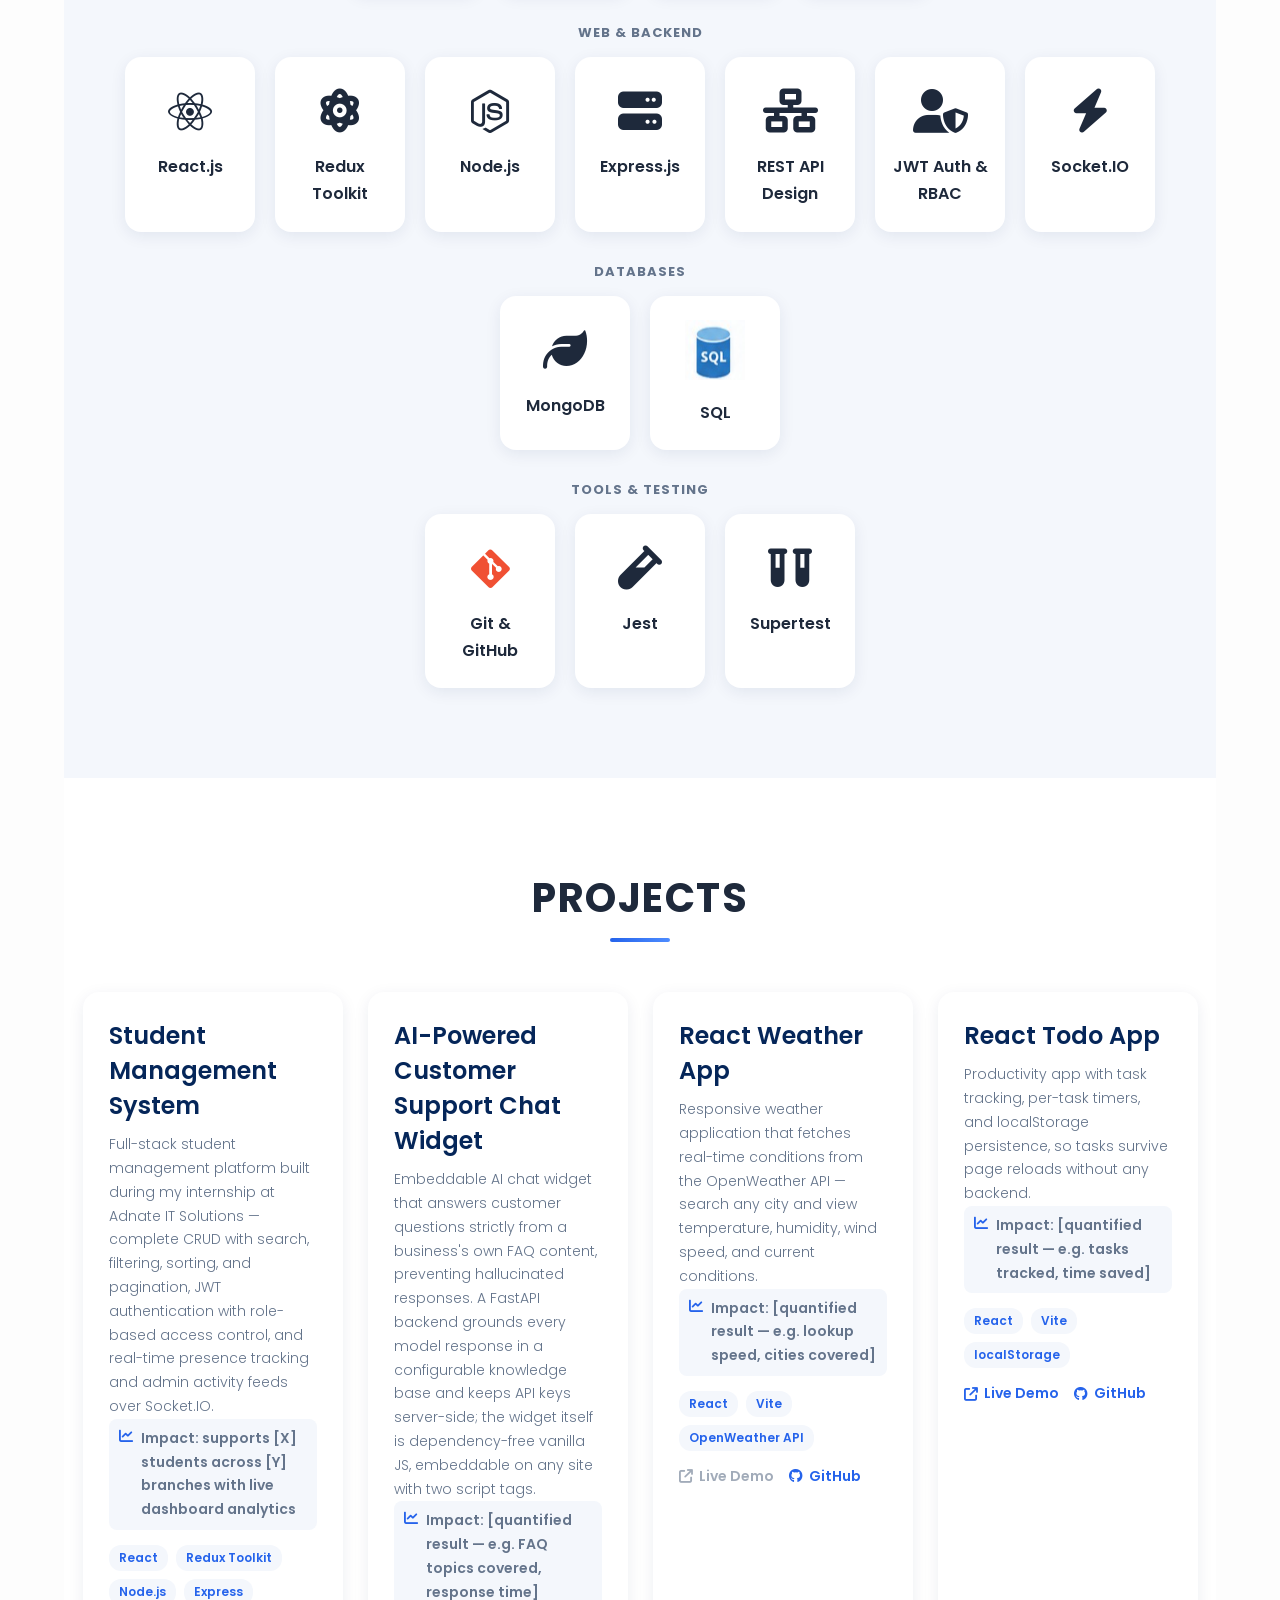
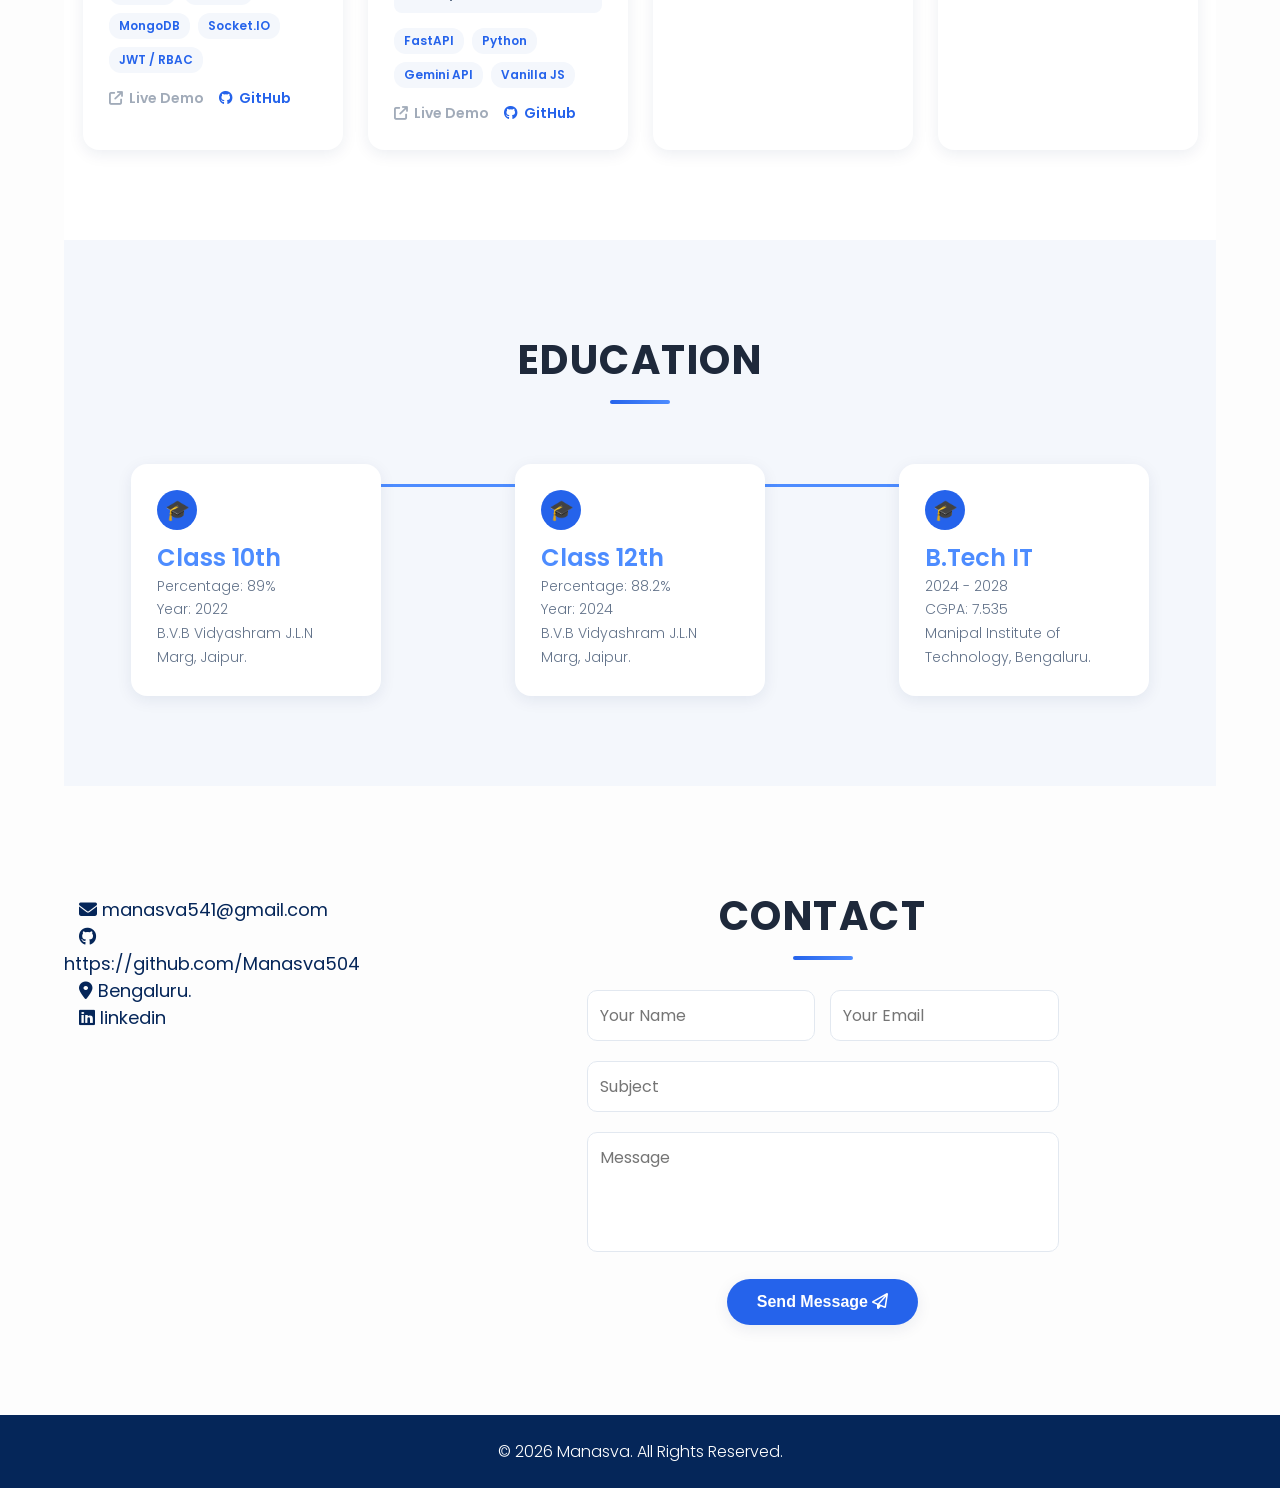
==== commit 7efaced6: "Fix misleading Live Demo links on project cards - AI chatbot & React Weather App: these had href="#"" ====
--- a/index.html
+++ b/index.html
@@ -16,7 +16,7 @@
     />
     <meta
       property="og:image"
-      content="https://manasva504.github.io/My-Portfolio./manasva1.jpeg"
+      content="https://manasva504.github.io/My-Portfolio/manasva1.jpeg"
     />
     <meta property="og:type" content="website" />
 
@@ -292,14 +292,11 @@
                 <span class="tech-tag">JWT / RBAC</span>
               </div>
               <div class="project-links">
-                <a
-                  href="https://student-management-system-drab-eta.vercel.app"
-                  target="_blank"
-                  rel="noopener"
-                >
+                <!-- TODO: the previous Vercel deployment (student-management-system-drab-eta.vercel.app) has been taken down (404 DEPLOYMENT_NOT_FOUND) — redeploy and paste the new URL here -->
+                <span class="link-pending" title="Live demo not currently deployed">
                   <i class="fa-solid fa-arrow-up-right-from-square" aria-hidden="true"></i>
                   Live Demo
-                </a>
+                </span>
                 <a
                   href="https://github.com/Manasva504/Student-Management-System"
                   target="_blank"
@@ -334,11 +331,11 @@
                 <span class="tech-tag">Vanilla JS</span>
               </div>
               <div class="project-links">
-                <!-- TODO: deploy the widget demo and replace "#" with the live URL -->
-                <a href="#" target="_blank" rel="noopener">
+                <!-- TODO: deploy the widget demo, then swap this span for a real link -->
+                <span class="link-pending" title="Live demo not deployed yet">
                   <i class="fa-solid fa-arrow-up-right-from-square" aria-hidden="true"></i>
                   Live Demo
-                </a>
+                </span>
                 <a
                   href="https://github.com/Manasva504/ai-chatbot-widget"
                   target="_blank"
@@ -368,11 +365,11 @@
                 <span class="tech-tag">OpenWeather API</span>
               </div>
               <div class="project-links">
-                <!-- TODO: the demo URL on the GitHub repo's About section currently 404s — redeploy on Vercel and paste the working URL here -->
-                <a href="#" target="_blank" rel="noopener">
+                <!-- TODO: the demo URL on the GitHub repo's About section currently 404s — redeploy on Vercel, then swap this span for a real link -->
+                <span class="link-pending" title="Live demo not currently deployed">
                   <i class="fa-solid fa-arrow-up-right-from-square" aria-hidden="true"></i>
                   Live Demo
-                </a>
+                </span>
                 <a
                   href="https://github.com/Manasva504/react-weather-app"
                   target="_blank"
--- a/style.css
+++ b/style.css
@@ -787,6 +787,19 @@
   text-decoration: underline;
 }
 
+/* Placeholder for a demo link that isn't live yet — looks inert instead of
+   behaving like a real (but broken) link */
+.project-links .link-pending {
+  color: var(--color-text-muted);
+  font-size: 14px;
+  font-weight: 600;
+  display: inline-flex;
+  align-items: center;
+  gap: 6px;
+  cursor: not-allowed;
+  opacity: 0.6;
+}
+
 /* ---------- Education ---------- */
 
 .education {
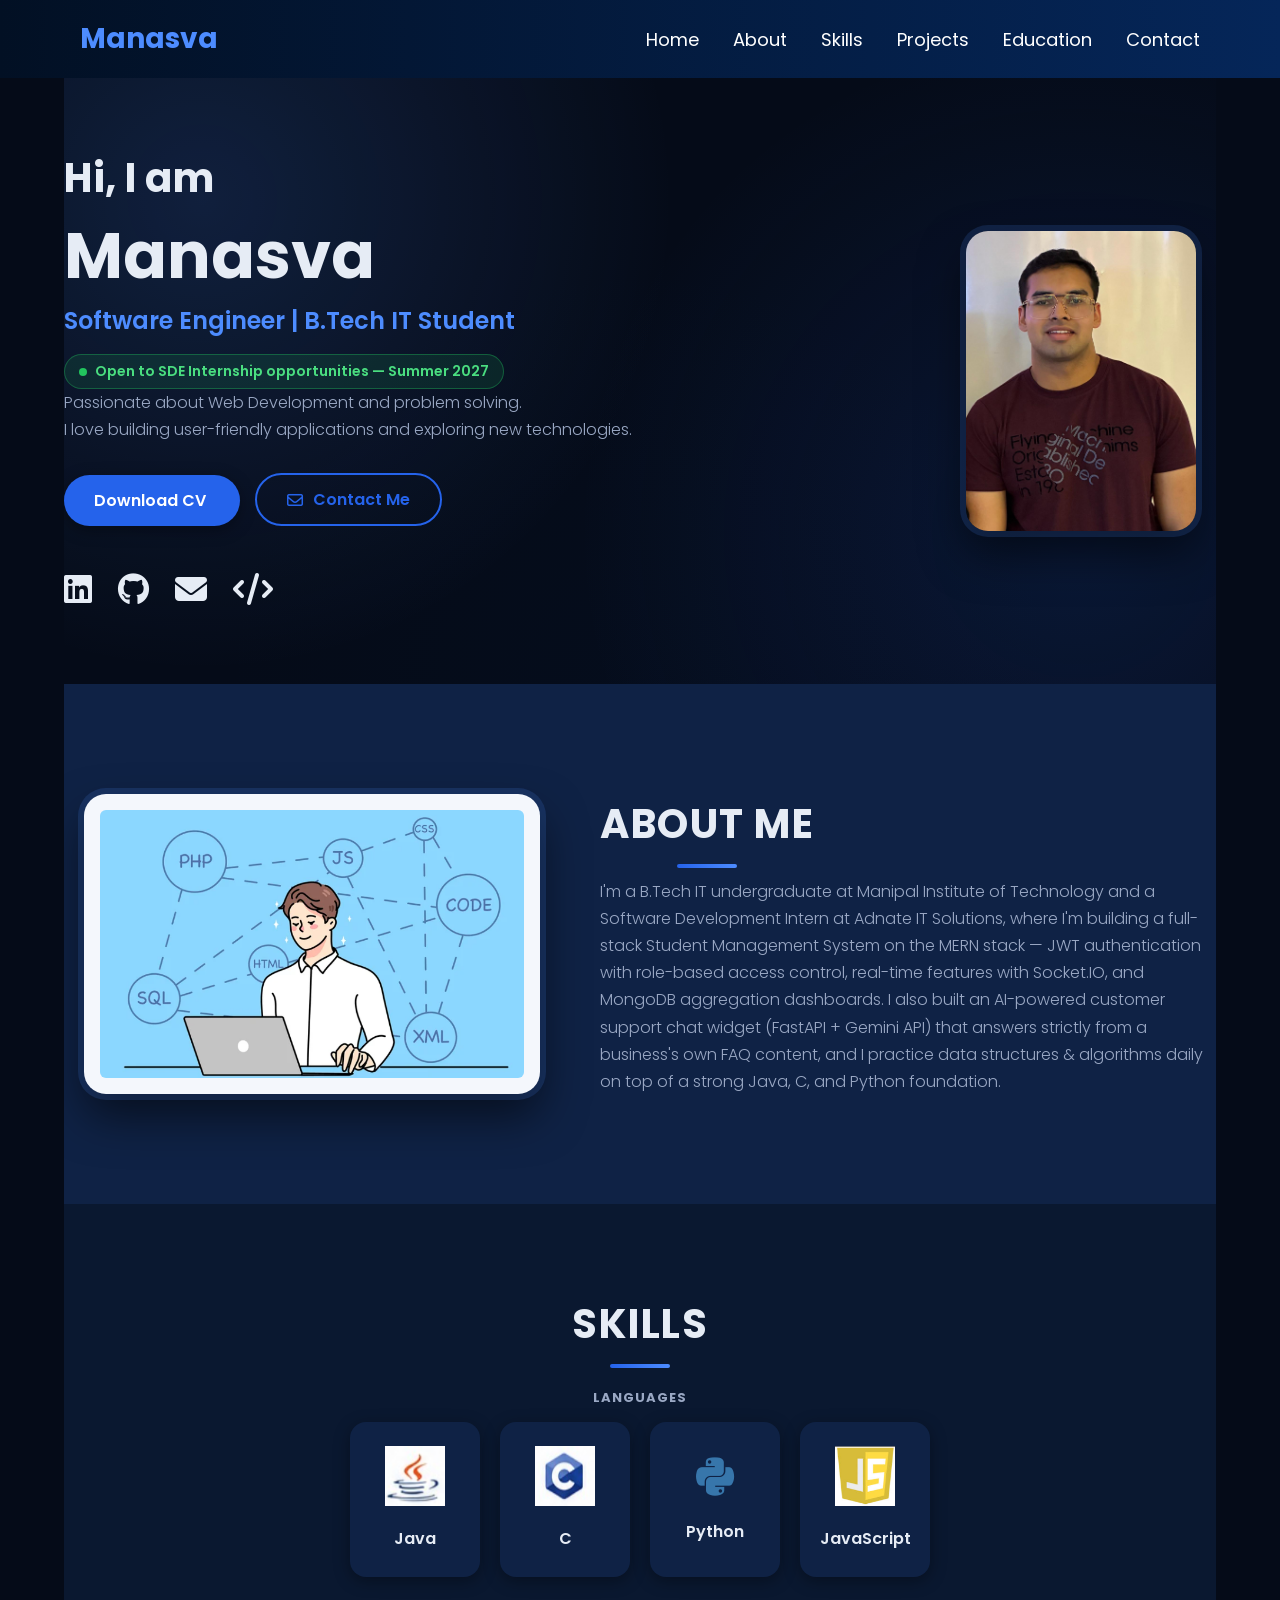
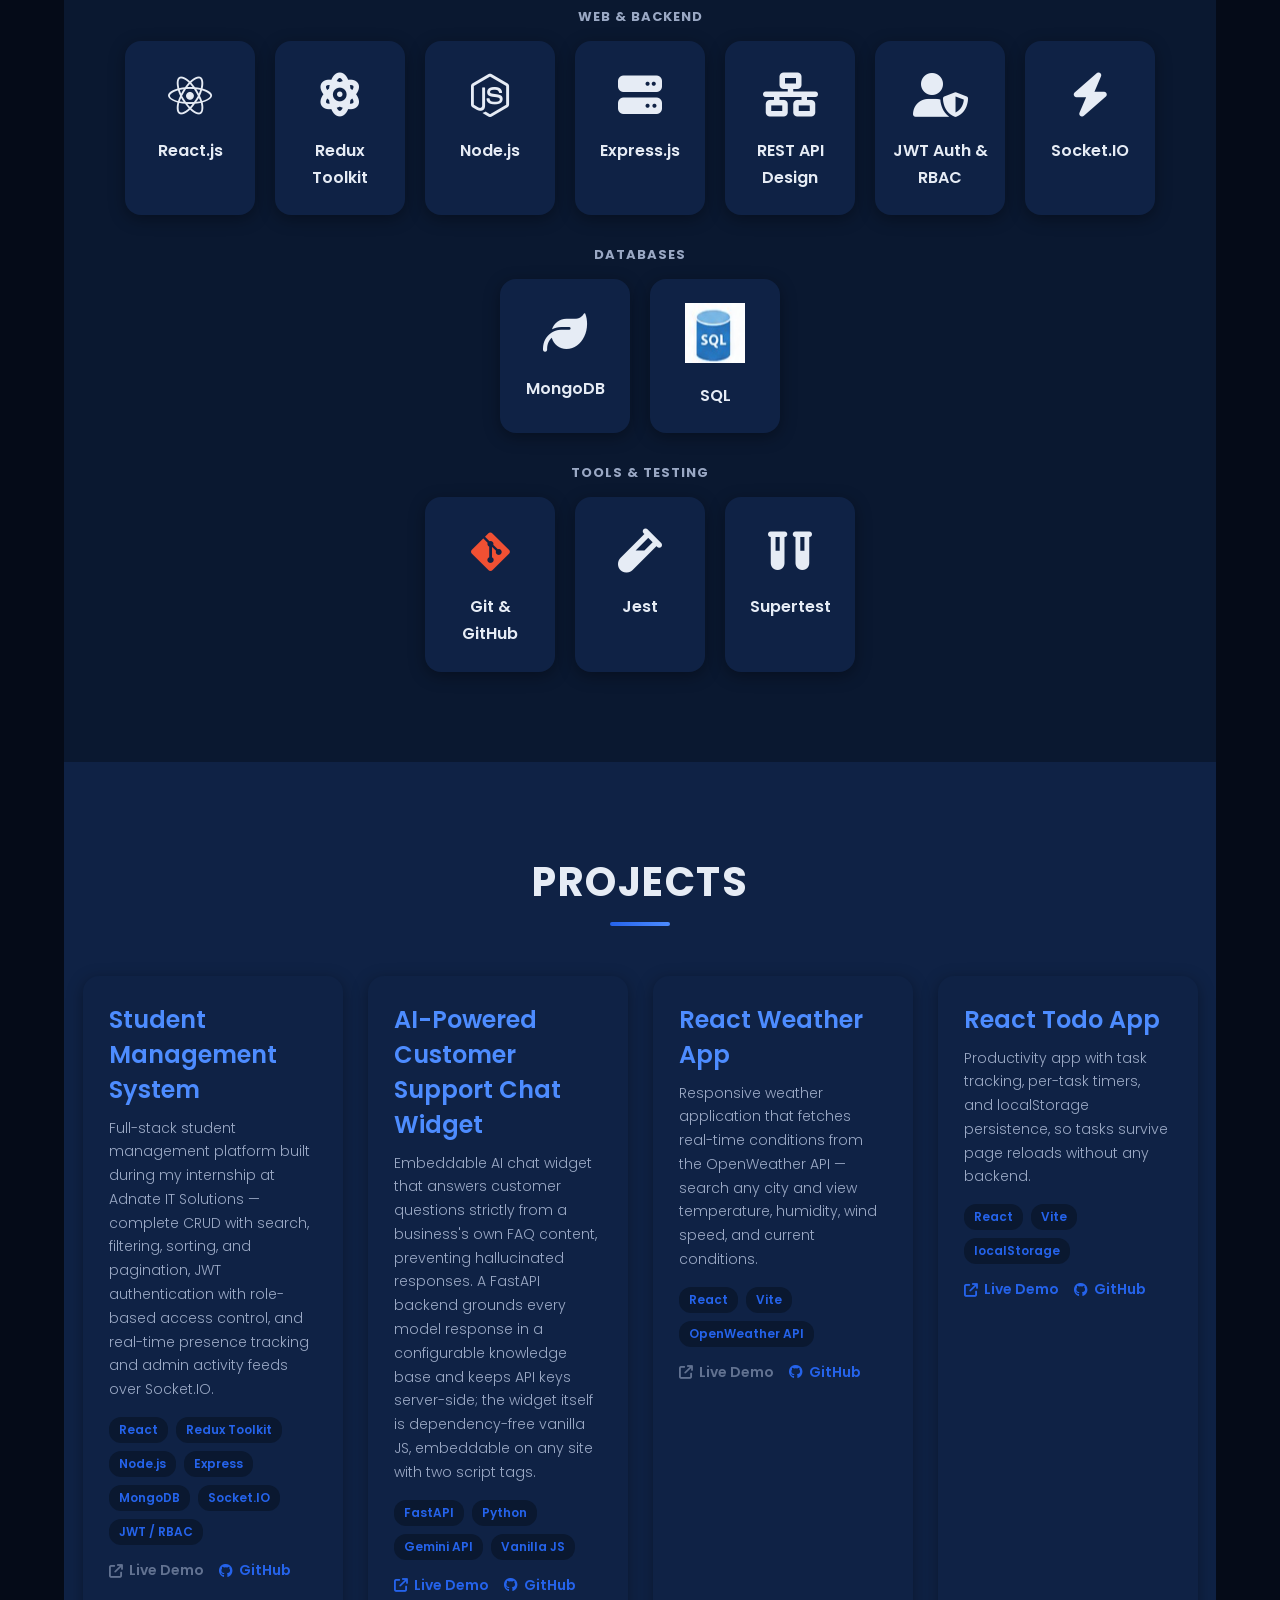
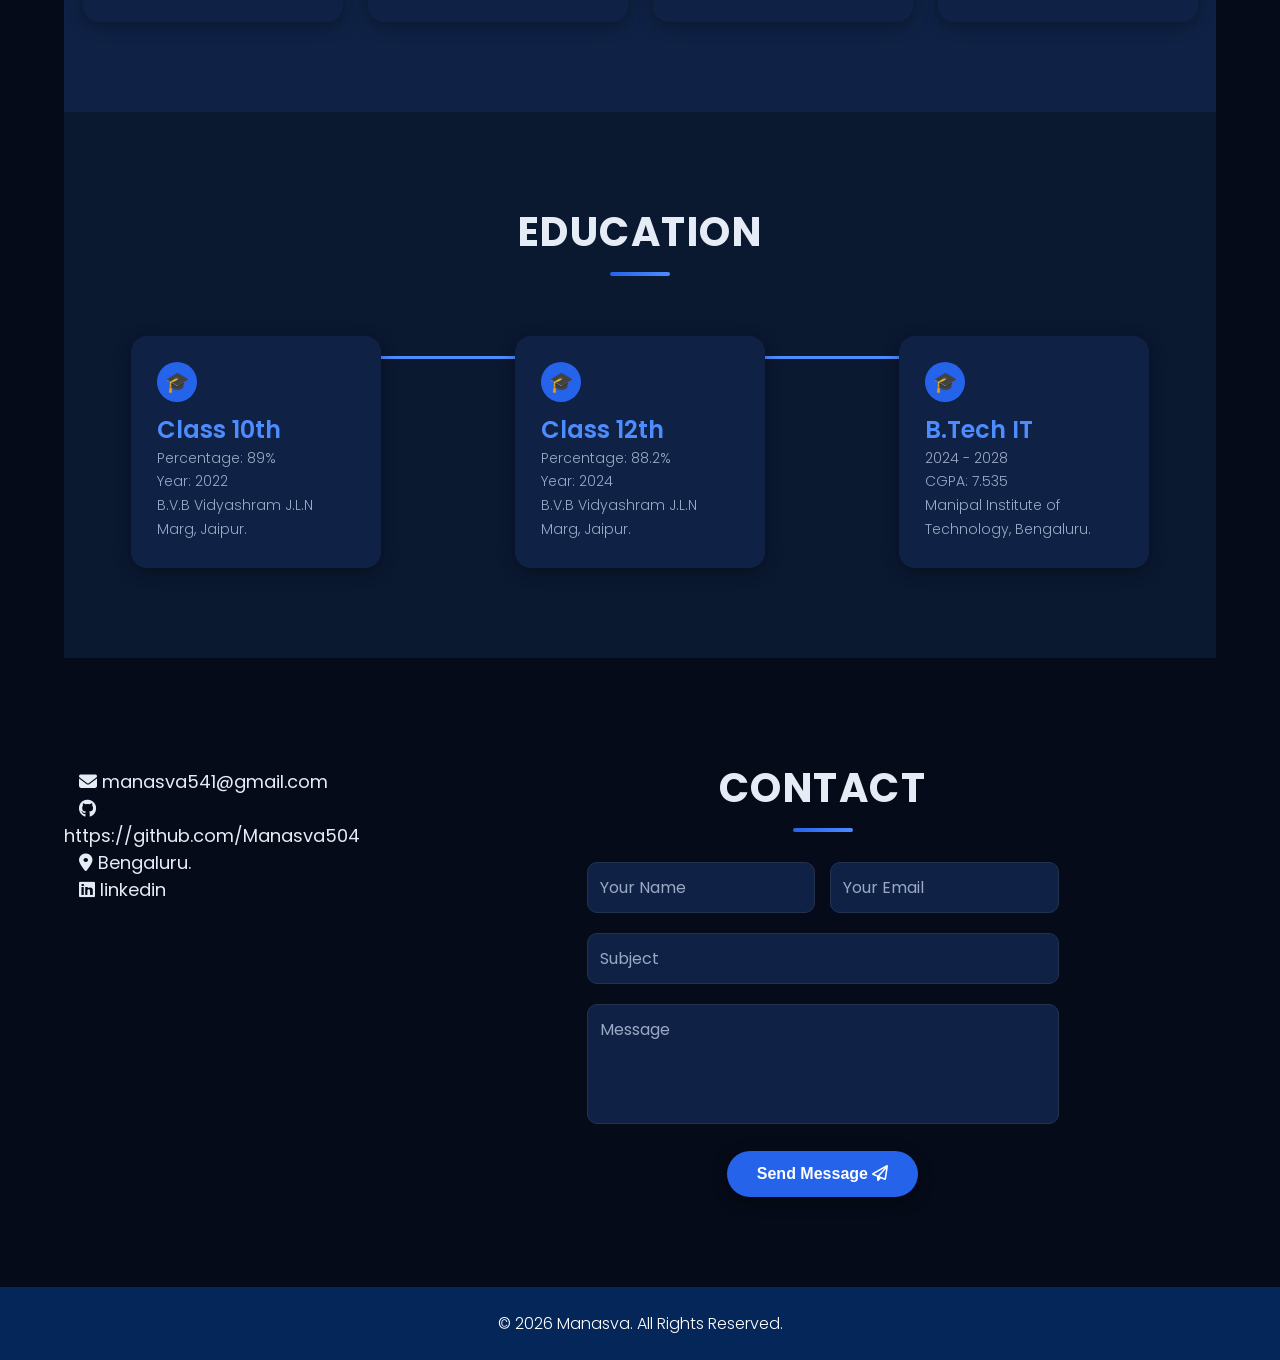
==== commit f123d35b: "Full dark reskin, fix Live Demo links with verified URLs, remove bracket placeholders Dark theme (fu" ====
--- a/index.html
+++ b/index.html
@@ -3,6 +3,7 @@
   <head>
     <meta charset="UTF-8" />
     <meta name="viewport" content="width=device-width, initial-scale=1.0" />
+    <meta name="theme-color" content="#021024" />
     <meta
       name="description"
       content="Portfolio of Manasva Dhaka, a B.Tech IT undergraduate building full-stack MERN and AI-powered projects."
@@ -148,11 +149,14 @@
               foundation.
             </p>
 
-            <!-- TODO: fill in what you're actually building/learning right now and keep this fresh — recruiters notice stale dates -->
-            <p class="current-focus">
-              <i class="fa-solid fa-wrench" aria-hidden="true"></i>
-              Currently building: [PROJECT] &nbsp;|&nbsp; Learning: [TOPIC]
-            </p>
+            <!-- TODO: once you know what you're actively building/learning, add it back as a
+                 visible line (keeps recruiters seeing current activity, not a stale placeholder):
+                 <p class="current-focus">
+                   <i class="fa-solid fa-wrench" aria-hidden="true"></i>
+                   Currently building: ... | Learning: ...
+                 </p>
+                 (.current-focus styles were removed from style.css along with this — re-add
+                 both together.) -->
           </div>
         </div>
 
@@ -276,12 +280,11 @@
                 role-based access control, and real-time presence tracking and
                 admin activity feeds over Socket.IO.
               </p>
-              <!-- TODO: replace with real numbers once known, e.g. "Supports X students across Y branches with live dashboard analytics" -->
-              <p class="project-impact">
-                <i class="fa-solid fa-chart-line" aria-hidden="true"></i>
-                Impact: supports [X] students across [Y] branches with live
-                dashboard analytics
-              </p>
+              <!-- TODO: once you have a real number, add it back:
+                   <p class="project-impact">
+                     <i class="fa-solid fa-chart-line" aria-hidden="true"></i>
+                     Impact: supports N students across M branches with live dashboard analytics
+                   </p> -->
               <div class="tech-tags">
                 <span class="tech-tag">React</span>
                 <span class="tech-tag">Redux Toolkit</span>
@@ -292,8 +295,13 @@
                 <span class="tech-tag">JWT / RBAC</span>
               </div>
               <div class="project-links">
-                <!-- TODO: the previous Vercel deployment (student-management-system-drab-eta.vercel.app) has been taken down (404 DEPLOYMENT_NOT_FOUND) — redeploy and paste the new URL here -->
-                <span class="link-pending" title="Live demo not currently deployed">
+                <!-- TODO: https://student-management-system-hgr7qf8su-manasva-s-projects.vercel.app
+                     is a real deployment but returns a Vercel SSO login wall (302 to
+                     vercel.com/sso-api) — "Deployment Protection" is on for this project, so
+                     the public can't view it. In Vercel: Project → Settings → Deployment
+                     Protection → disable it (or set Production only, if that's the alias you
+                     want public), then use that URL here. -->
+                <span class="link-pending" title="Live demo is behind a Vercel login wall — see source comment">
                   <i class="fa-solid fa-arrow-up-right-from-square" aria-hidden="true"></i>
                   Live Demo
                 </span>
@@ -318,12 +326,11 @@
                 server-side; the widget itself is dependency-free vanilla JS,
                 embeddable on any site with two script tags.
               </p>
-              <!-- TODO: replace with a real, quantified result, e.g. "Answers N FAQ topics with zero hallucinated responses in testing" -->
-              <p class="project-impact">
-                <i class="fa-solid fa-chart-line" aria-hidden="true"></i>
-                Impact: [quantified result — e.g. FAQ topics covered, response
-                time]
-              </p>
+              <!-- TODO: once you have a real number, add it back:
+                   <p class="project-impact">
+                     <i class="fa-solid fa-chart-line" aria-hidden="true"></i>
+                     Impact: answers N FAQ topics with zero hallucinated responses in testing
+                   </p> -->
               <div class="tech-tags">
                 <span class="tech-tag">FastAPI</span>
                 <span class="tech-tag">Python</span>
@@ -331,11 +338,17 @@
                 <span class="tech-tag">Vanilla JS</span>
               </div>
               <div class="project-links">
-                <!-- TODO: deploy the widget demo, then swap this span for a real link -->
-                <span class="link-pending" title="Live demo not deployed yet">
+                <!-- The FastAPI backend has no "/" route, so the bare domain 404s by design —
+                   confirmed /health and /chat both respond, so linking to /docs (interactive
+                   Swagger UI) since it's the only path that renders anything in a browser -->
+                <a
+                  href="https://ai-chatbot-widget-85mi.onrender.com/docs"
+                  target="_blank"
+                  rel="noopener"
+                >
                   <i class="fa-solid fa-arrow-up-right-from-square" aria-hidden="true"></i>
                   Live Demo
-                </span>
+                </a>
                 <a
                   href="https://github.com/Manasva504/ai-chatbot-widget"
                   target="_blank"
@@ -354,18 +367,23 @@
                 conditions from the OpenWeather API — search any city and view
                 temperature, humidity, wind speed, and current conditions.
               </p>
-              <!-- TODO: replace with a real, quantified result, e.g. "Sub-second lookups for any of 200,000+ supported cities" -->
-              <p class="project-impact">
-                <i class="fa-solid fa-chart-line" aria-hidden="true"></i>
-                Impact: [quantified result — e.g. lookup speed, cities covered]
-              </p>
+              <!-- TODO: once you have a real number, add it back:
+                   <p class="project-impact">
+                     <i class="fa-solid fa-chart-line" aria-hidden="true"></i>
+                     Impact: sub-second lookups for any of 200,000+ supported cities
+                   </p> -->
               <div class="tech-tags">
                 <span class="tech-tag">React</span>
                 <span class="tech-tag">Vite</span>
                 <span class="tech-tag">OpenWeather API</span>
               </div>
               <div class="project-links">
-                <!-- TODO: the demo URL on the GitHub repo's About section currently 404s — redeploy on Vercel, then swap this span for a real link -->
+                <!-- TODO: not deployed anywhere working. The GitHub repo's "website" field
+                     points to react-todo-app-fje9.vercel.app — that's a leftover mistake
+                     (wrong app, and that URL 404s anyway), ignore/clear it. Vercel CLI isn't
+                     authenticated in this environment so it couldn't be deployed here —
+                     run `vercel --prod` from the react-weather-app directory yourself, then
+                     swap this span for a real link. -->
                 <span class="link-pending" title="Live demo not currently deployed">
                   <i class="fa-solid fa-arrow-up-right-from-square" aria-hidden="true"></i>
                   Live Demo
@@ -388,11 +406,11 @@
                 localStorage persistence, so tasks survive page reloads without
                 any backend.
               </p>
-              <!-- TODO: replace with a real, quantified result, e.g. "Tracks N tasks with zero data loss across sessions" -->
-              <p class="project-impact">
-                <i class="fa-solid fa-chart-line" aria-hidden="true"></i>
-                Impact: [quantified result — e.g. tasks tracked, time saved]
-              </p>
+              <!-- TODO: once you have a real number, add it back:
+                   <p class="project-impact">
+                     <i class="fa-solid fa-chart-line" aria-hidden="true"></i>
+                     Impact: tracks N tasks with zero data loss across sessions
+                   </p> -->
               <div class="tech-tags">
                 <span class="tech-tag">React</span>
                 <span class="tech-tag">Vite</span>
--- a/style.css
+++ b/style.css
@@ -1,15 +1,17 @@
 :root {
-  /* Core palette — one navy, one accent, everything else is neutral */
+  /* Dark theme — one navy, one accent, everything else is neutral.
+     color-scheme: dark lets native form controls / scrollbars follow suit. */
+  color-scheme: dark;
   --color-navy-dark: #021024;
   --color-navy: #052659;
   --color-primary: #2563eb;
   --color-primary-light: #4d8cff;
-  --color-bg: #fdfdfd;
-  --color-bg-alt: #f4f7fc;
-  --color-card: #ffffff;
-  --color-border: #e2e8f0;
-  --color-text: #1e293b;
-  --color-text-muted: #64748b;
+  --color-bg: #050b18;
+  --color-bg-alt: #0a1830;
+  --color-card: #0f2245;
+  --color-border: #24334d;
+  --color-text: #e6ecf5;
+  --color-text-muted: #9aa8c4;
 
   /* Spacing rhythm */
   --section-padding: 90px;
@@ -18,9 +20,9 @@
   --radius-sm: 10px;
   --radius-md: 16px;
   --radius-lg: 22px;
-  --shadow-sm: 0 4px 16px rgba(5, 38, 89, 0.08);
-  --shadow-md: 0 12px 30px rgba(5, 38, 89, 0.14);
-  --shadow-lg: 0 22px 45px rgba(5, 38, 89, 0.2);
+  --shadow-sm: 0 4px 16px rgba(0, 0, 0, 0.35);
+  --shadow-md: 0 12px 30px rgba(0, 0, 0, 0.45);
+  --shadow-lg: 0 22px 45px rgba(0, 0, 0, 0.55);
 
   --transition: 0.3s ease;
 }
@@ -250,9 +252,9 @@
   gap: 8px;
   margin-top: 16px;
   padding: 6px 14px;
-  background: #ecfdf3;
-  color: #15803d;
-  border: 1px solid #bbf7d0;
+  background: rgba(34, 197, 94, 0.12);
+  color: #4ade80;
+  border: 1px solid rgba(34, 197, 94, 0.35);
   border-radius: 50px;
   font-size: 14px;
   font-weight: 600;
@@ -277,26 +279,6 @@
   100% {
     box-shadow: 0 0 0 0 rgba(34, 197, 94, 0);
   }
-}
-
-/* ---------- "Currently building / learning" line ---------- */
-
-.currently-line {
-  margin-top: 16px;
-  font-size: 14px;
-  font-weight: 500;
-  color: var(--color-navy);
-  background: var(--color-bg-alt);
-  display: inline-flex;
-  align-items: center;
-  gap: 8px;
-  padding: 8px 14px;
-  border-radius: var(--radius-sm);
-  border-left: 3px solid var(--color-primary-light);
-}
-
-.currently-line i {
-  color: var(--color-primary);
 }
 
 @media screen and (max-width: 768px) {
@@ -509,7 +491,7 @@
   font-size: 32px;
   margin-right: 22px;
   text-decoration: none;
-  color: var(--color-navy);
+  color: var(--color-text);
   transition: color var(--transition), transform var(--transition);
   display: inline-block;
 }
@@ -549,24 +531,16 @@
   border-radius: var(--radius-lg);
   float: left;
   margin: 20px;
-  object-fit: cover;
+  object-fit: contain;
+  /* The illustration itself has a light backdrop baked in — frame it in a
+     light mat rather than letting it float directly on the dark page */
+  background: #f4f7fc;
+  padding: 16px;
   box-shadow: 0 0 0 6px rgba(77, 140, 255, 0.15), var(--shadow-lg);
 }
 
 .about-text p {
   font-size: 1rem;
-}
-
-.current-focus {
-  display: inline-flex;
-  align-items: center;
-  gap: 8px;
-  margin-top: 14px;
-  padding: 6px 14px;
-  background: rgba(77, 140, 255, 0.08);
-  border: 1px solid rgba(77, 140, 255, 0.25);
-  border-radius: 50px;
-  font-size: 14px;
 }
 
 /* ---------- Contact info block ---------- */
@@ -587,7 +561,7 @@
 .contactme a {
   font-size: 18px;
   margin: 10px;
-  color: var(--color-navy);
+  color: var(--color-text);
   text-decoration: none;
   font-weight: 400;
   transition: color var(--transition), transform var(--transition);
@@ -720,7 +694,7 @@
 }
 
 .project-card h3 {
-  color: var(--color-navy);
+  color: var(--color-primary-light);
   margin-bottom: 10px;
 }
 
@@ -737,7 +711,7 @@
   min-height: 0;
   font-size: 13px;
   font-weight: 600;
-  color: var(--color-navy);
+  color: var(--color-text);
   background: var(--color-bg-alt);
   padding: 8px 10px;
   border-radius: 8px;
@@ -916,12 +890,20 @@
   width: 100%;
   padding: 12px;
   margin-top: 20px;
+  background: var(--color-card);
+  color: var(--color-text);
   border: 1px solid var(--color-border);
   border-radius: var(--radius-sm);
   font-size: 16px;
   font-family: "Poppins", sans-serif;
   box-sizing: border-box;
   transition: border-color var(--transition), box-shadow var(--transition);
+}
+
+input::placeholder,
+textarea::placeholder {
+  color: var(--color-text-muted);
+  opacity: 1;
 }
 
 input:focus,
@@ -973,7 +955,7 @@
 
 .connectwme a {
   text-decoration: none;
-  color: var(--color-navy);
+  color: var(--color-text);
   margin: 15px;
   transition: all 0.3s ease;
 }
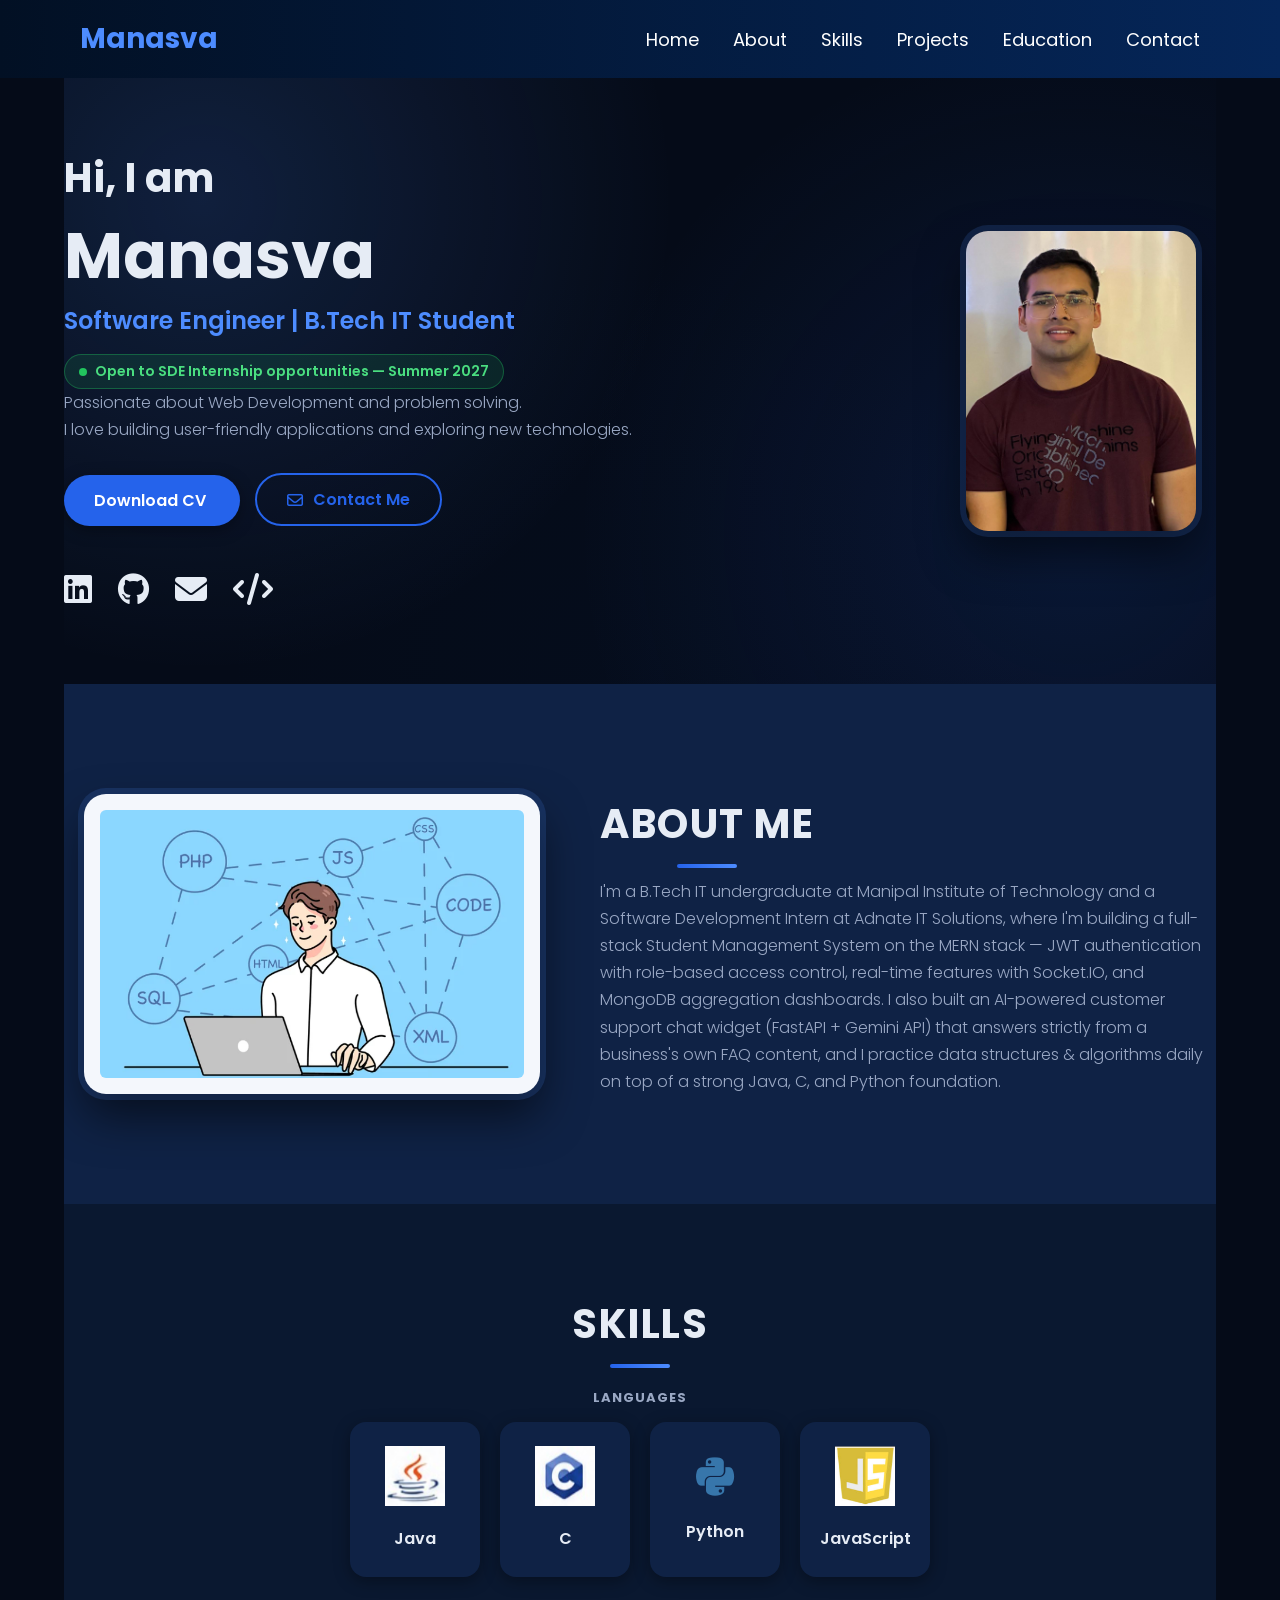
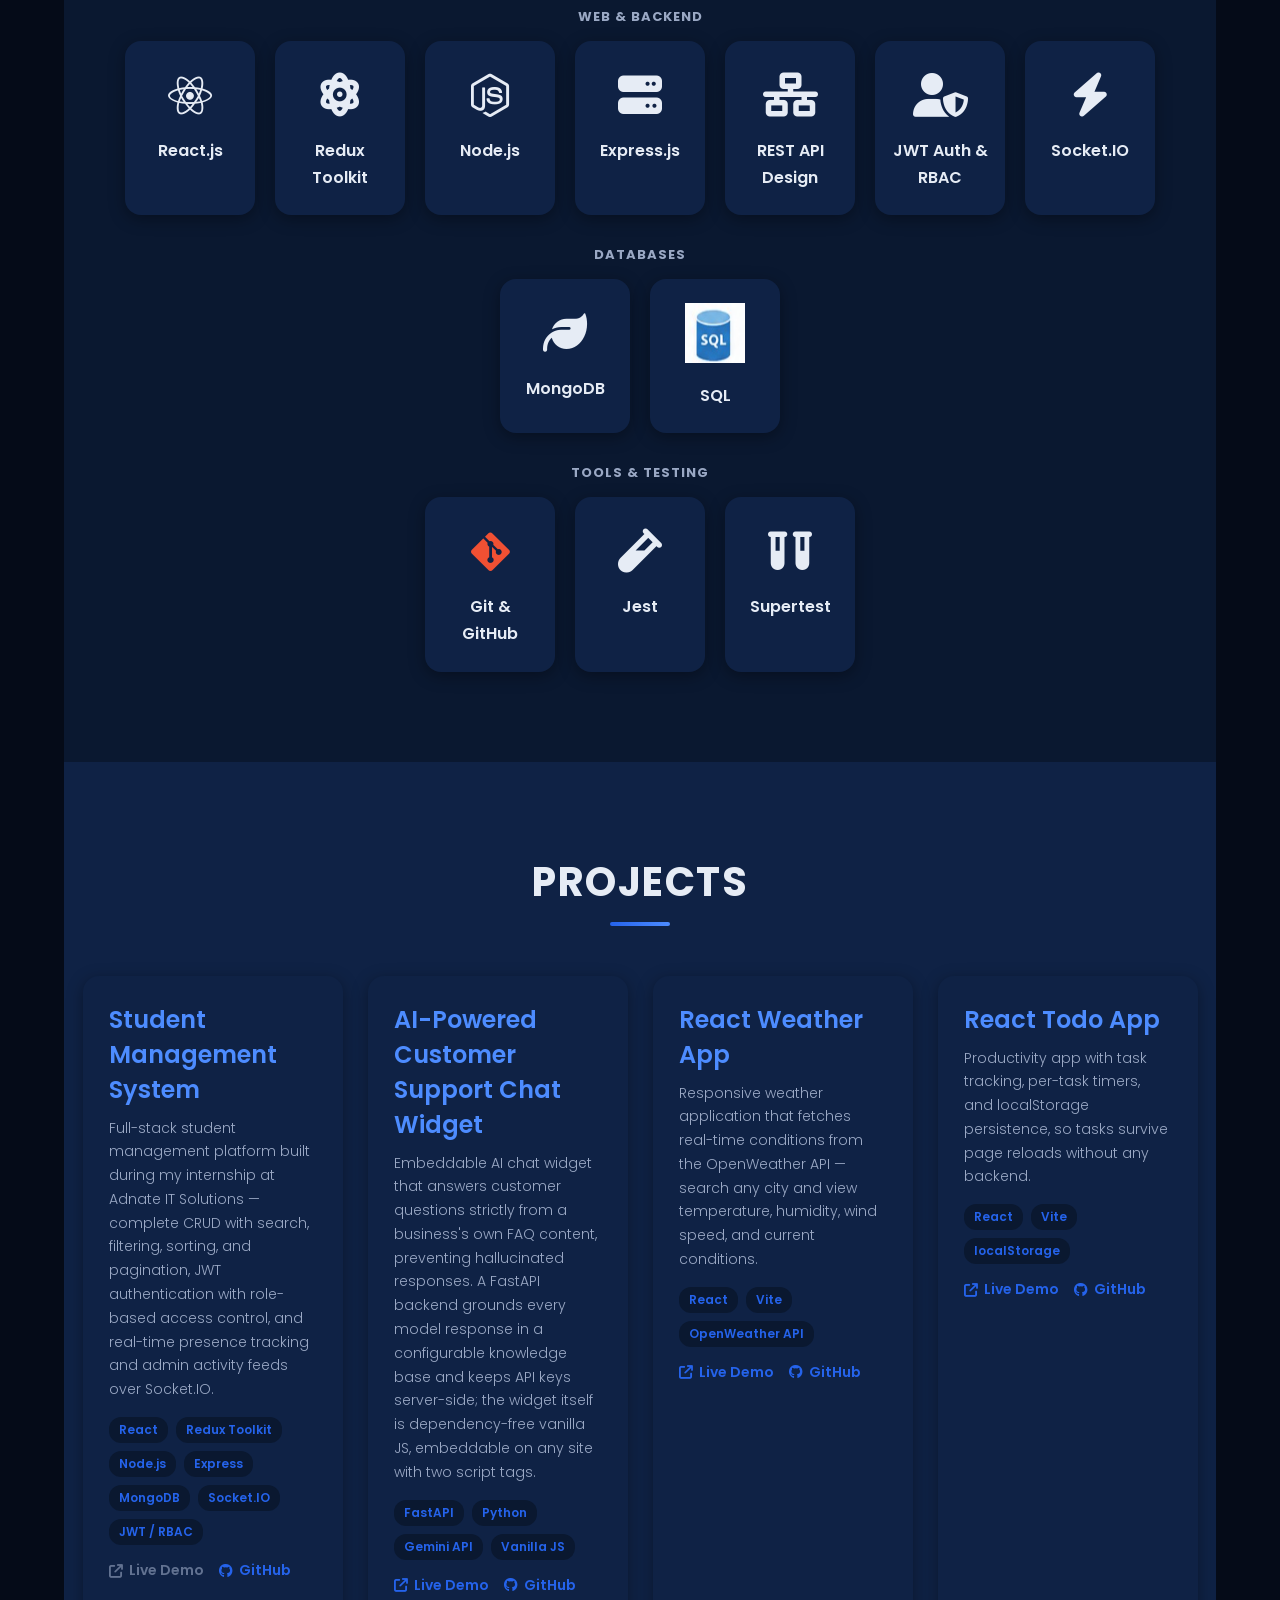
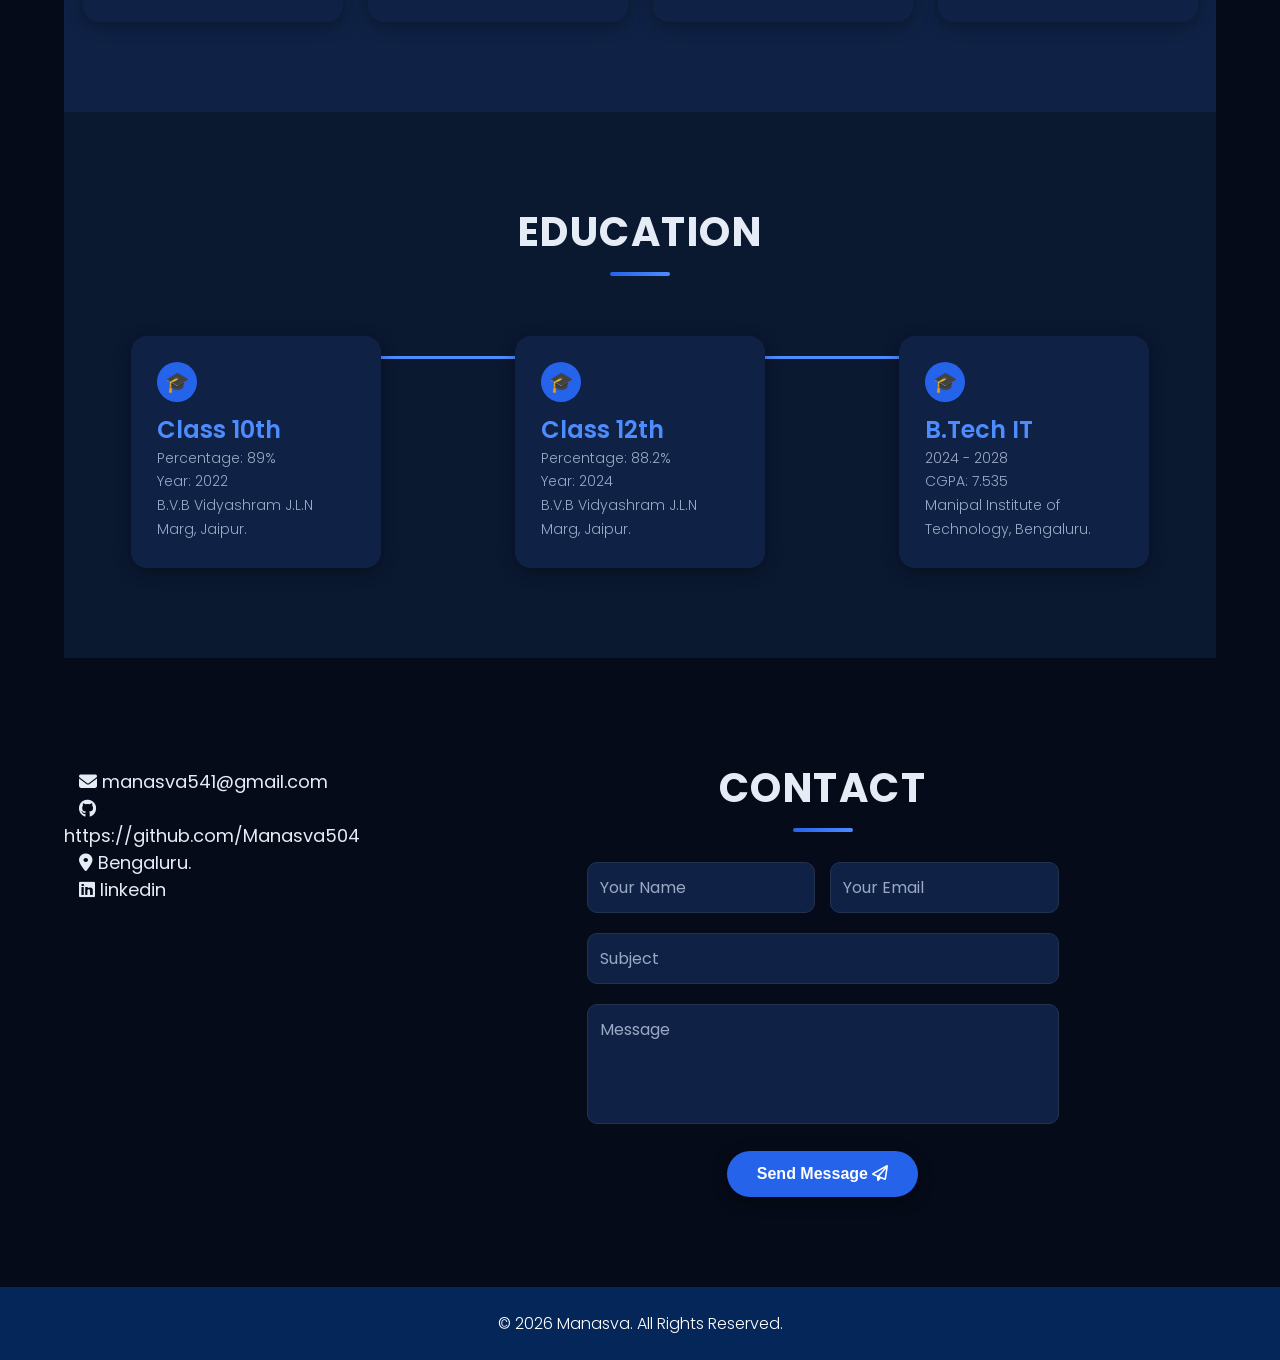
==== commit 0bb2c629: "Wire up two verified Live Demo links; document Vercel SSO block on the third - React Weather App: ht" ====
--- a/index.html
+++ b/index.html
@@ -295,12 +295,14 @@
                 <span class="tech-tag">JWT / RBAC</span>
               </div>
               <div class="project-links">
-                <!-- TODO: https://student-management-system-hgr7qf8su-manasva-s-projects.vercel.app
-                     is a real deployment but returns a Vercel SSO login wall (302 to
-                     vercel.com/sso-api) — "Deployment Protection" is on for this project, so
-                     the public can't view it. In Vercel: Project → Settings → Deployment
-                     Protection → disable it (or set Production only, if that's the alias you
-                     want public), then use that URL here. -->
+                <!-- TODO: two different deployment URLs tried so far both hit a Vercel SSO
+                     login wall (302 to vercel.com/sso-api) —
+                     student-management-system-hgr7qf8su-manasva-s-projects.vercel.app and
+                     student-management-system-6xvg5kcrs-manasva-s-projects.vercel.app.
+                     This is a project-level "Deployment Protection" setting, so no deployment
+                     URL for this project will be publicly viewable until it's turned off. In
+                     Vercel: Project → Settings → Deployment Protection → disable it (or scope
+                     it to Preview only, if you want Production public), then use that URL here. -->
                 <span class="link-pending" title="Live demo is behind a Vercel login wall — see source comment">
                   <i class="fa-solid fa-arrow-up-right-from-square" aria-hidden="true"></i>
                   Live Demo
@@ -338,11 +340,8 @@
                 <span class="tech-tag">Vanilla JS</span>
               </div>
               <div class="project-links">
-                <!-- The FastAPI backend has no "/" route, so the bare domain 404s by design —
-                   confirmed /health and /chat both respond, so linking to /docs (interactive
-                   Swagger UI) since it's the only path that renders anything in a browser -->
-                <a
-                  href="https://ai-chatbot-widget-85mi.onrender.com/docs"
+                <a
+                  href="https://manasva504.github.io/ai-chatbot-widget/"
                   target="_blank"
                   rel="noopener"
                 >
@@ -378,16 +377,18 @@
                 <span class="tech-tag">OpenWeather API</span>
               </div>
               <div class="project-links">
-                <!-- TODO: not deployed anywhere working. The GitHub repo's "website" field
-                     points to react-todo-app-fje9.vercel.app — that's a leftover mistake
-                     (wrong app, and that URL 404s anyway), ignore/clear it. Vercel CLI isn't
-                     authenticated in this environment so it couldn't be deployed here —
-                     run `vercel --prod` from the react-weather-app directory yourself, then
-                     swap this span for a real link. -->
-                <span class="link-pending" title="Live demo not currently deployed">
+                <!-- TODO: the GitHub repo's "website" field still points to
+                     react-todo-app-fje9.vercel.app — that's a leftover mistake (wrong app,
+                     and that URL 404s anyway). Update it to react-weather-app-zucm.vercel.app
+                     or clear it. -->
+                <a
+                  href="https://react-weather-app-zucm.vercel.app/"
+                  target="_blank"
+                  rel="noopener"
+                >
                   <i class="fa-solid fa-arrow-up-right-from-square" aria-hidden="true"></i>
                   Live Demo
-                </span>
+                </a>
                 <a
                   href="https://github.com/Manasva504/react-weather-app"
                   target="_blank"
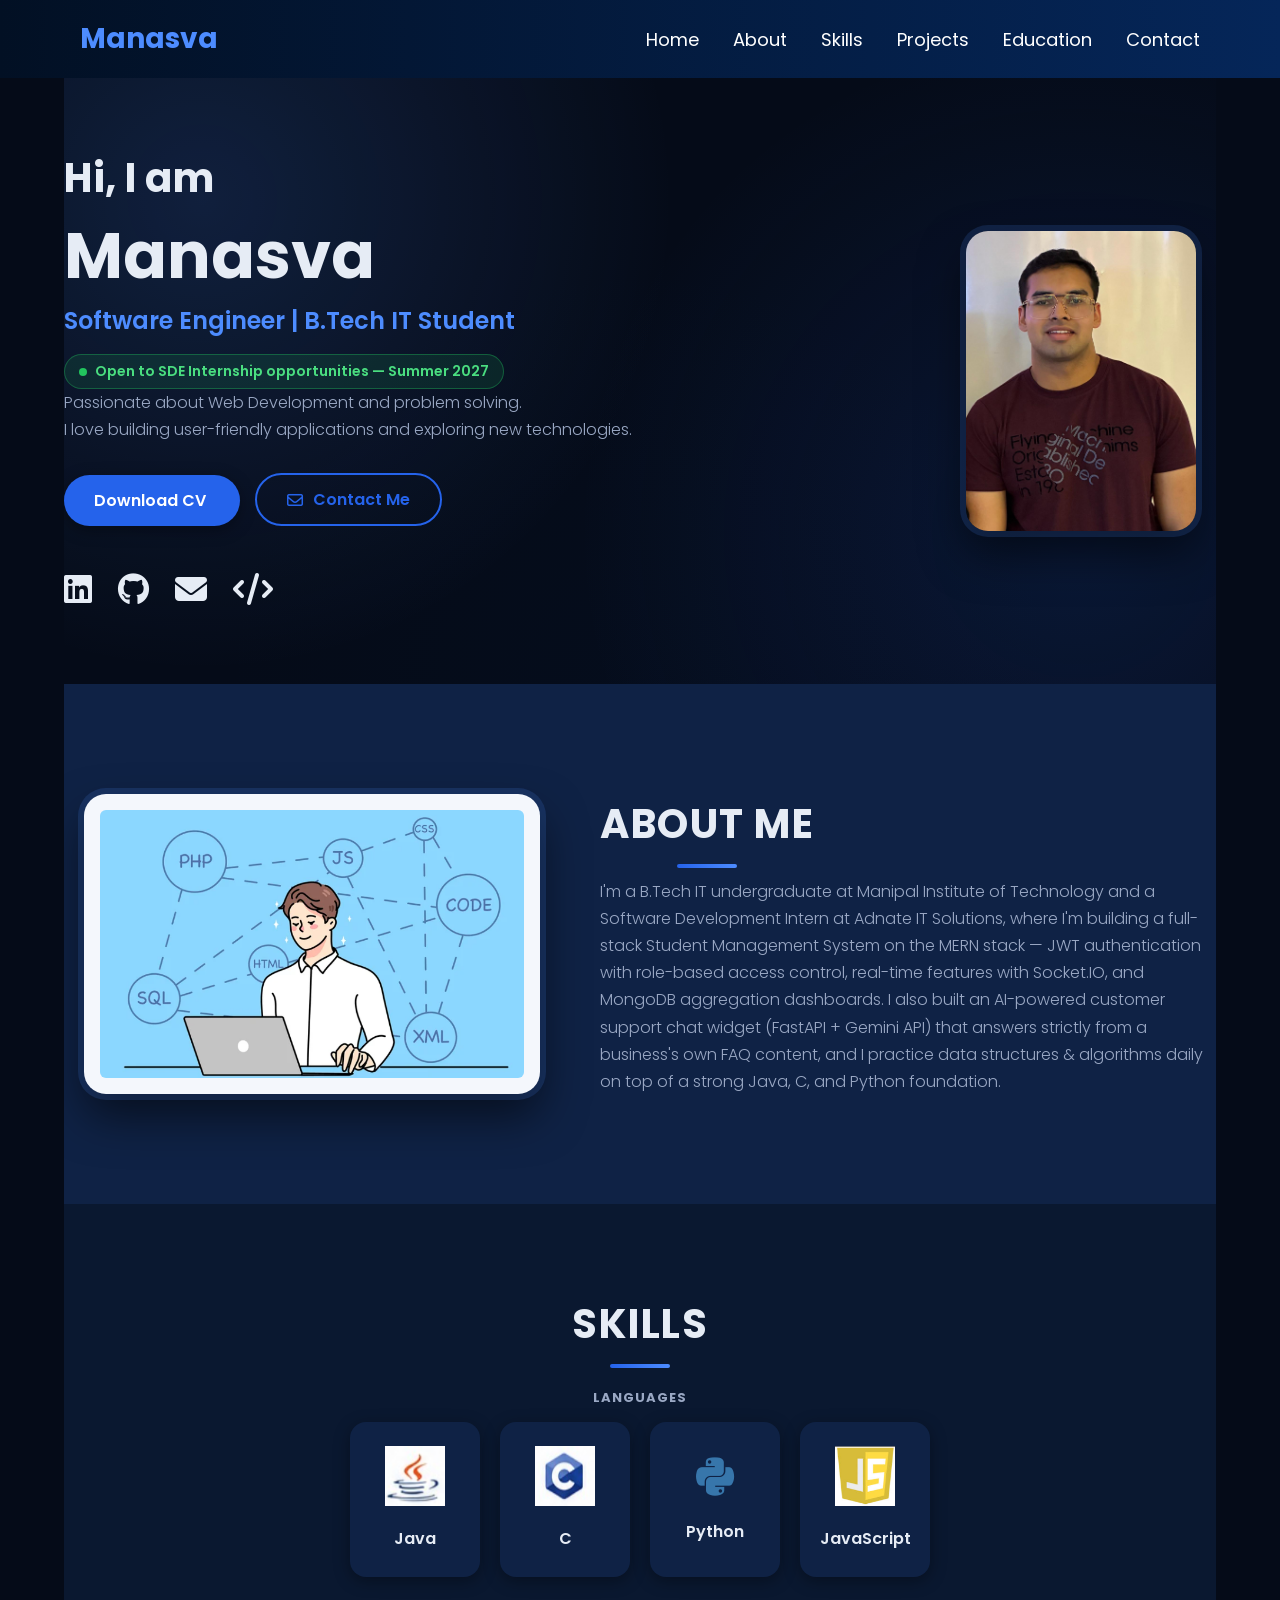
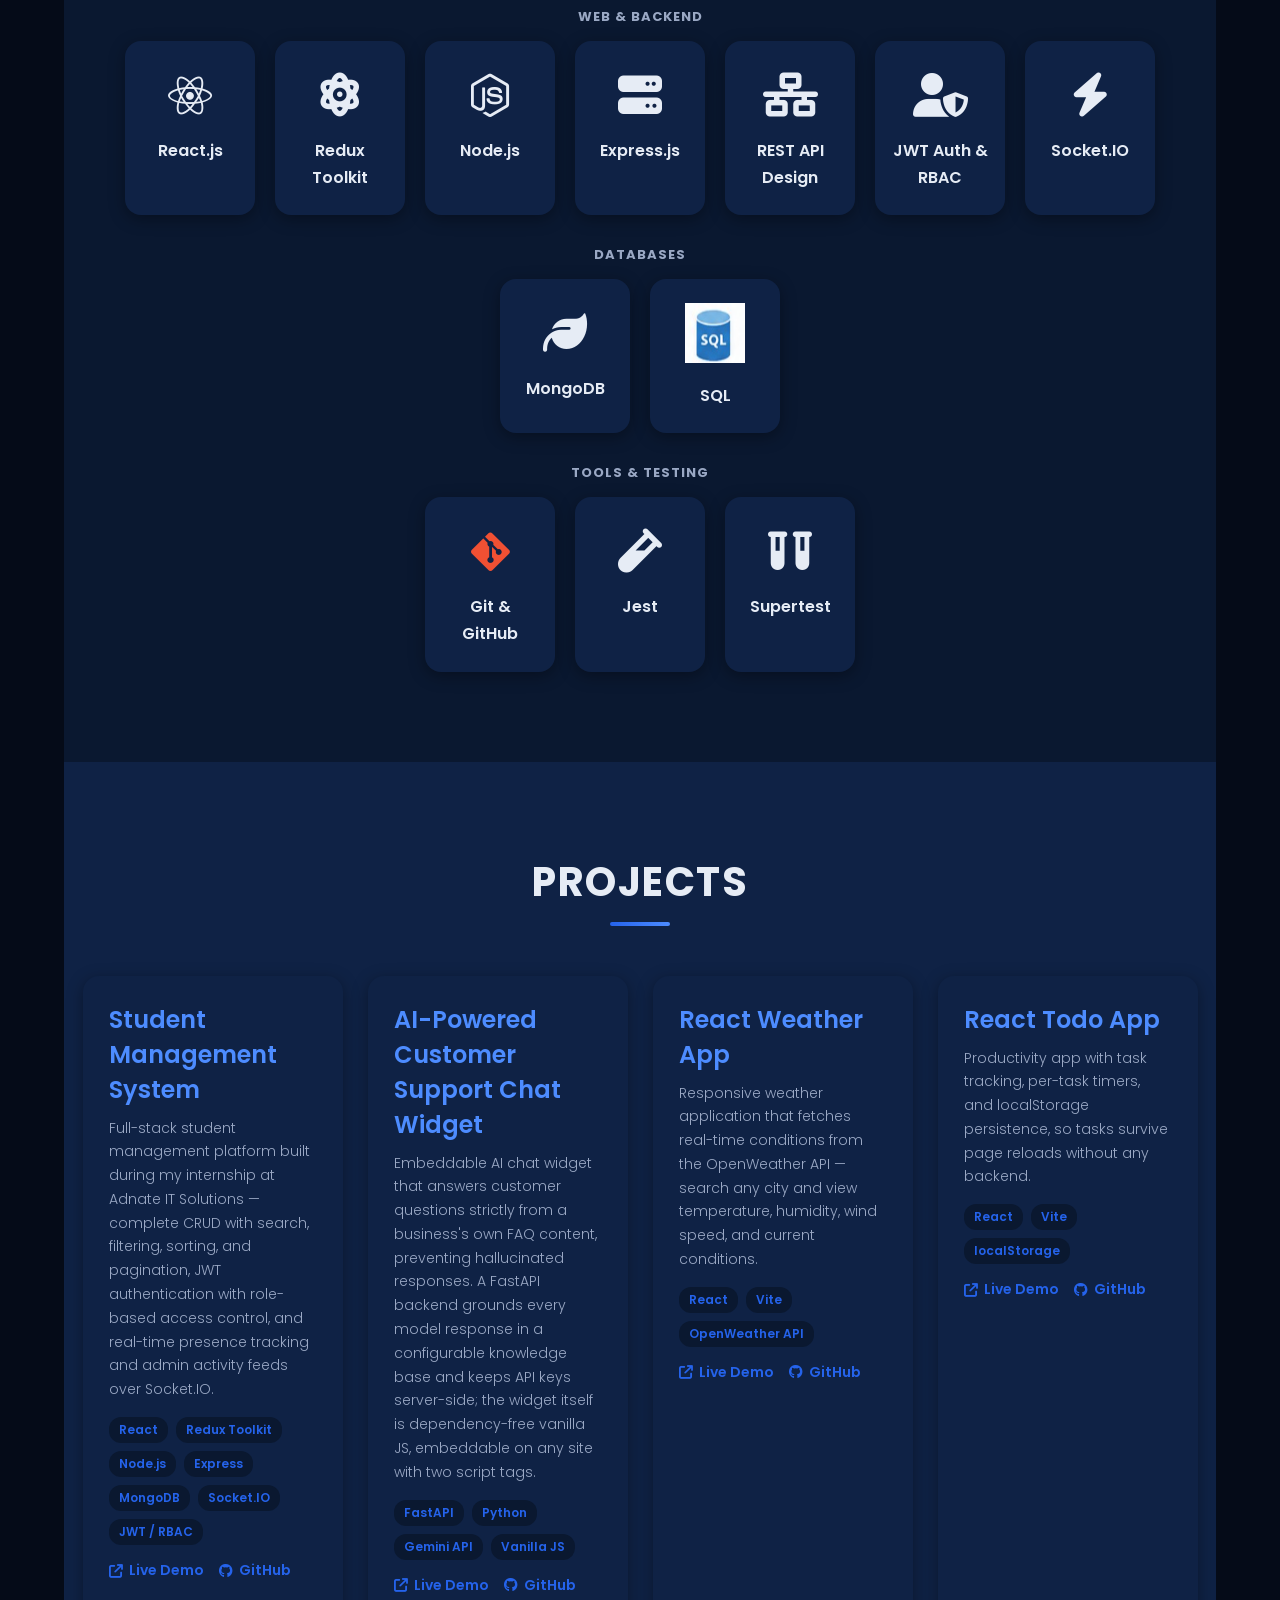
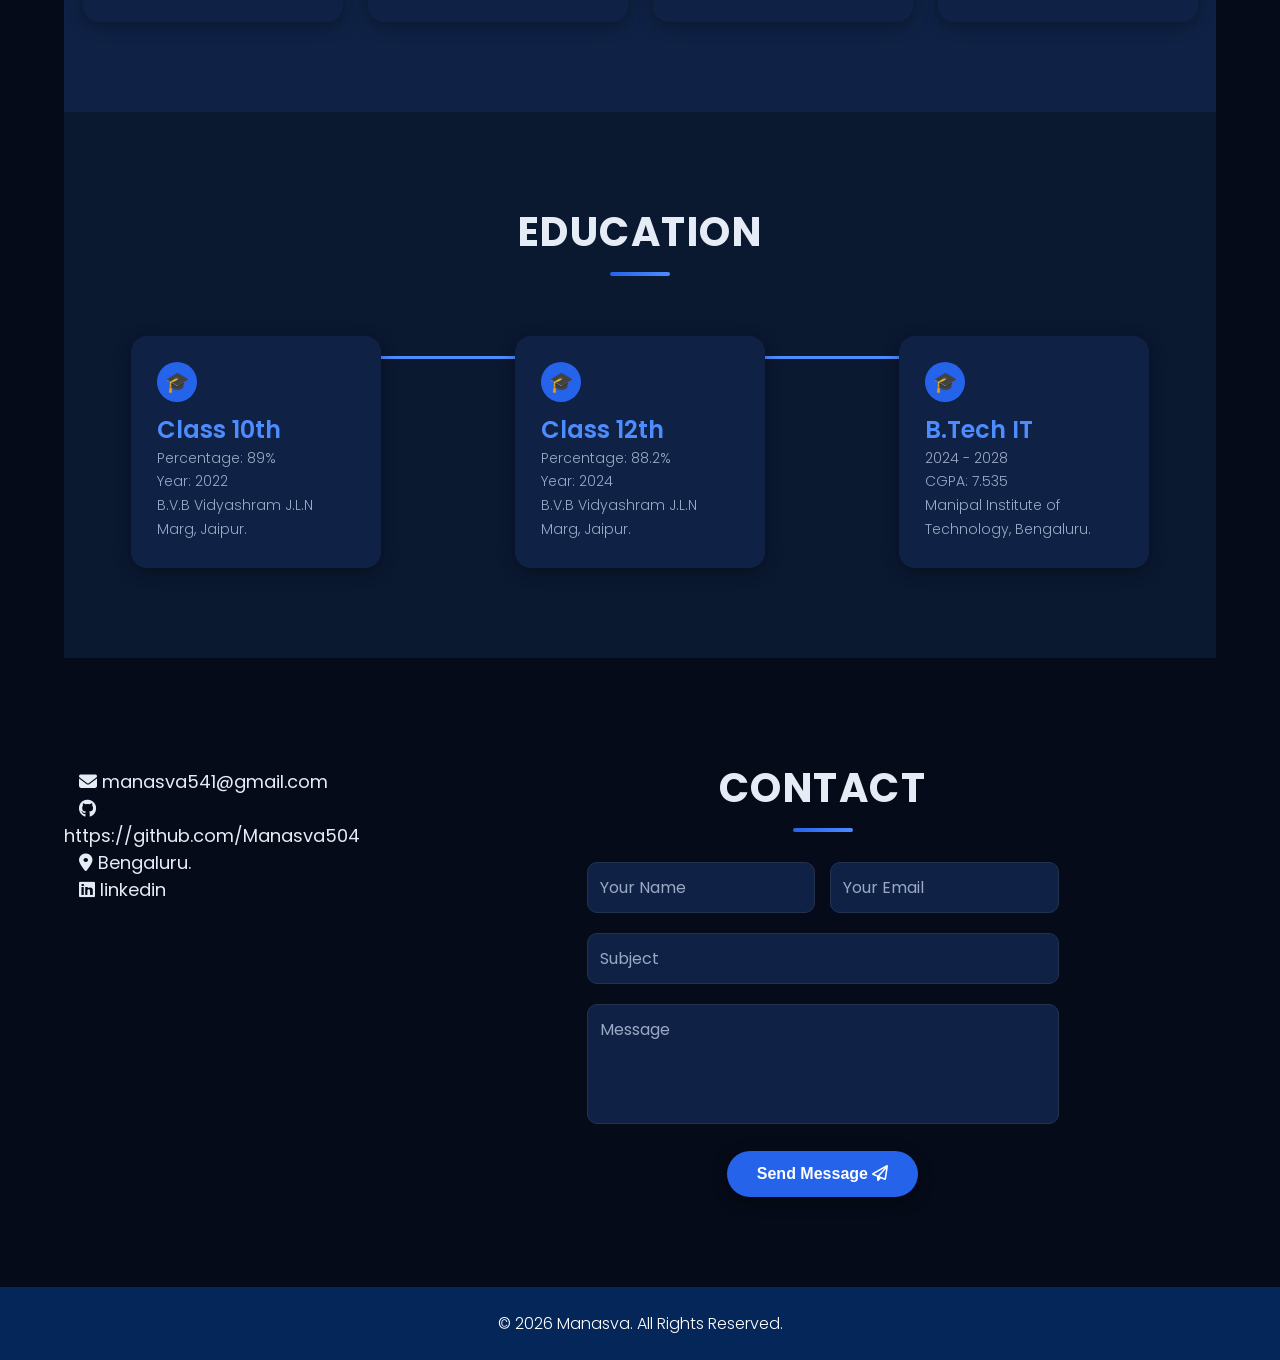
==== commit c36ec9e8: "Wire up Student Management System Live Demo (SSO wall now cleared) https://student-management-system" ====
--- a/index.html
+++ b/index.html
@@ -295,18 +295,14 @@
                 <span class="tech-tag">JWT / RBAC</span>
               </div>
               <div class="project-links">
-                <!-- TODO: two different deployment URLs tried so far both hit a Vercel SSO
-                     login wall (302 to vercel.com/sso-api) —
-                     student-management-system-hgr7qf8su-manasva-s-projects.vercel.app and
-                     student-management-system-6xvg5kcrs-manasva-s-projects.vercel.app.
-                     This is a project-level "Deployment Protection" setting, so no deployment
-                     URL for this project will be publicly viewable until it's turned off. In
-                     Vercel: Project → Settings → Deployment Protection → disable it (or scope
-                     it to Preview only, if you want Production public), then use that URL here. -->
-                <span class="link-pending" title="Live demo is behind a Vercel login wall — see source comment">
+                <a
+                  href="https://student-management-system-ivory-phi.vercel.app/"
+                  target="_blank"
+                  rel="noopener"
+                >
                   <i class="fa-solid fa-arrow-up-right-from-square" aria-hidden="true"></i>
                   Live Demo
-                </span>
+                </a>
                 <a
                   href="https://github.com/Manasva504/Student-Management-System"
                   target="_blank"
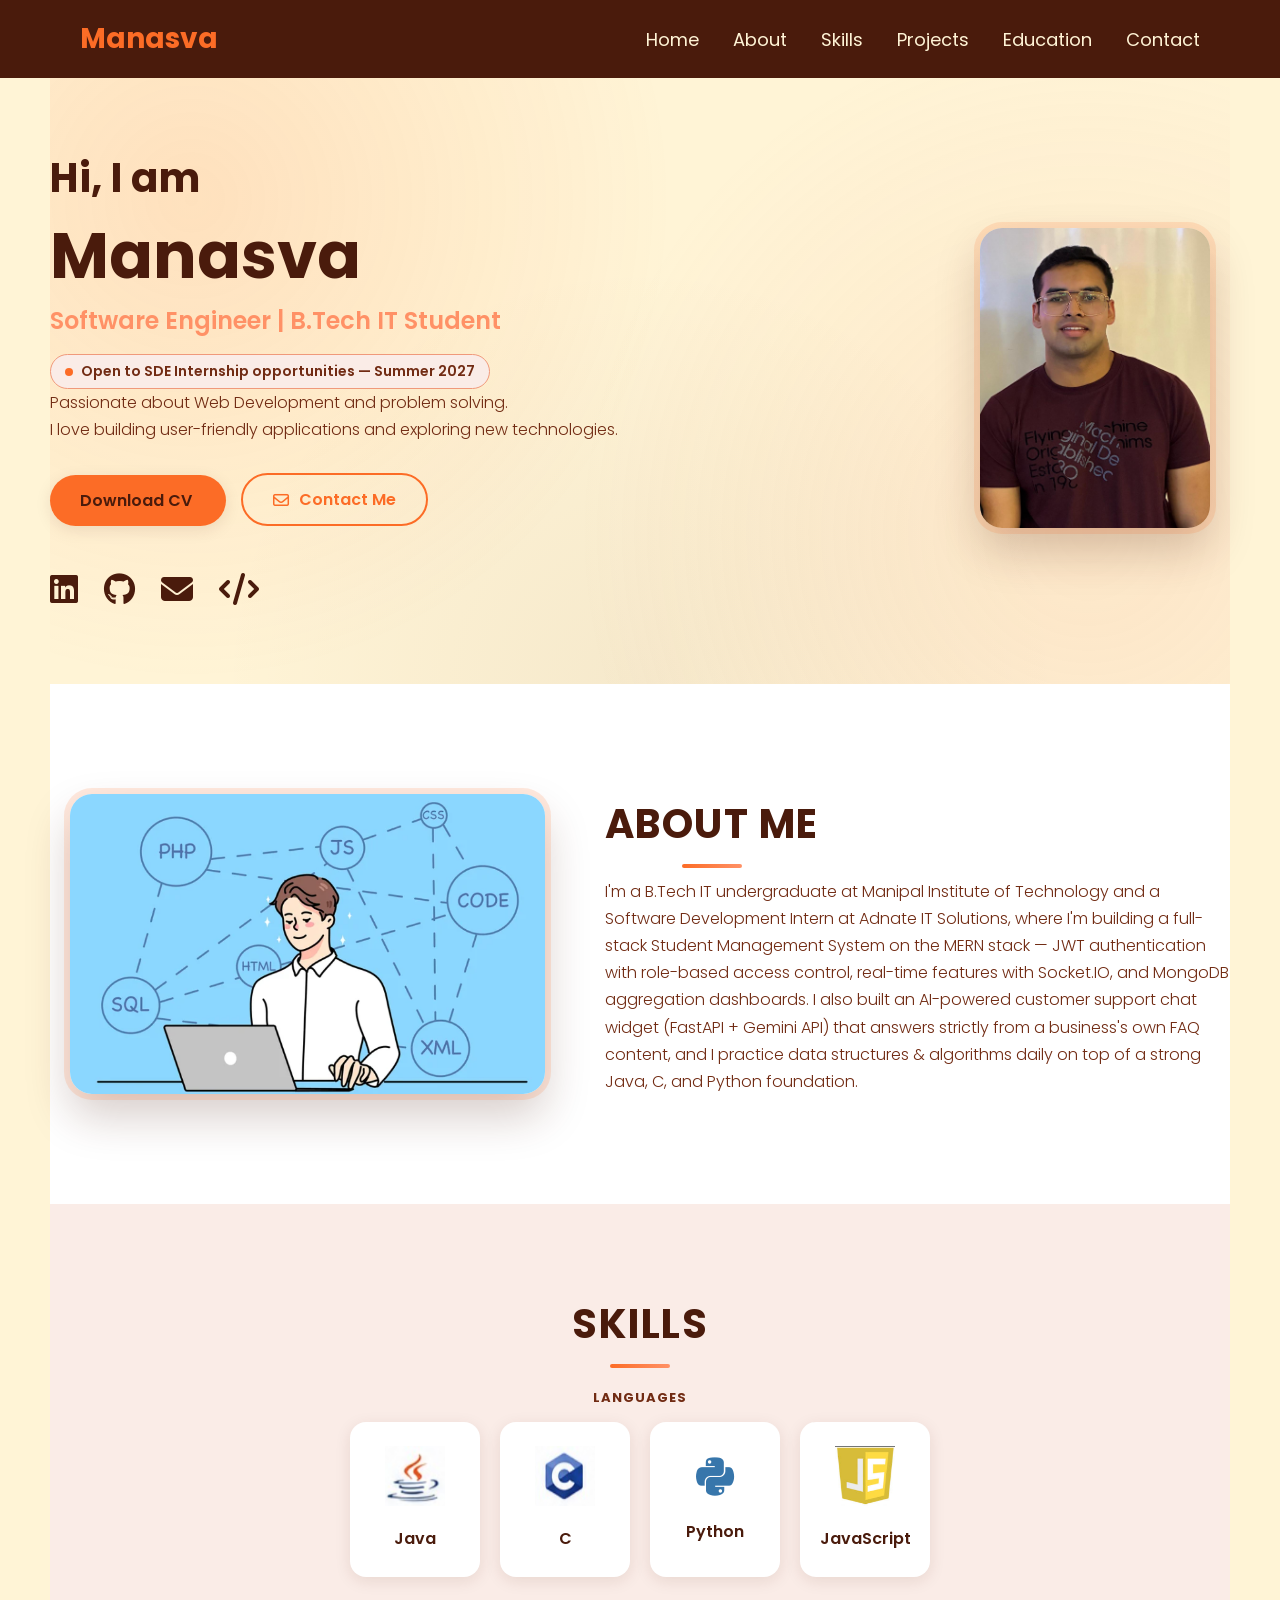
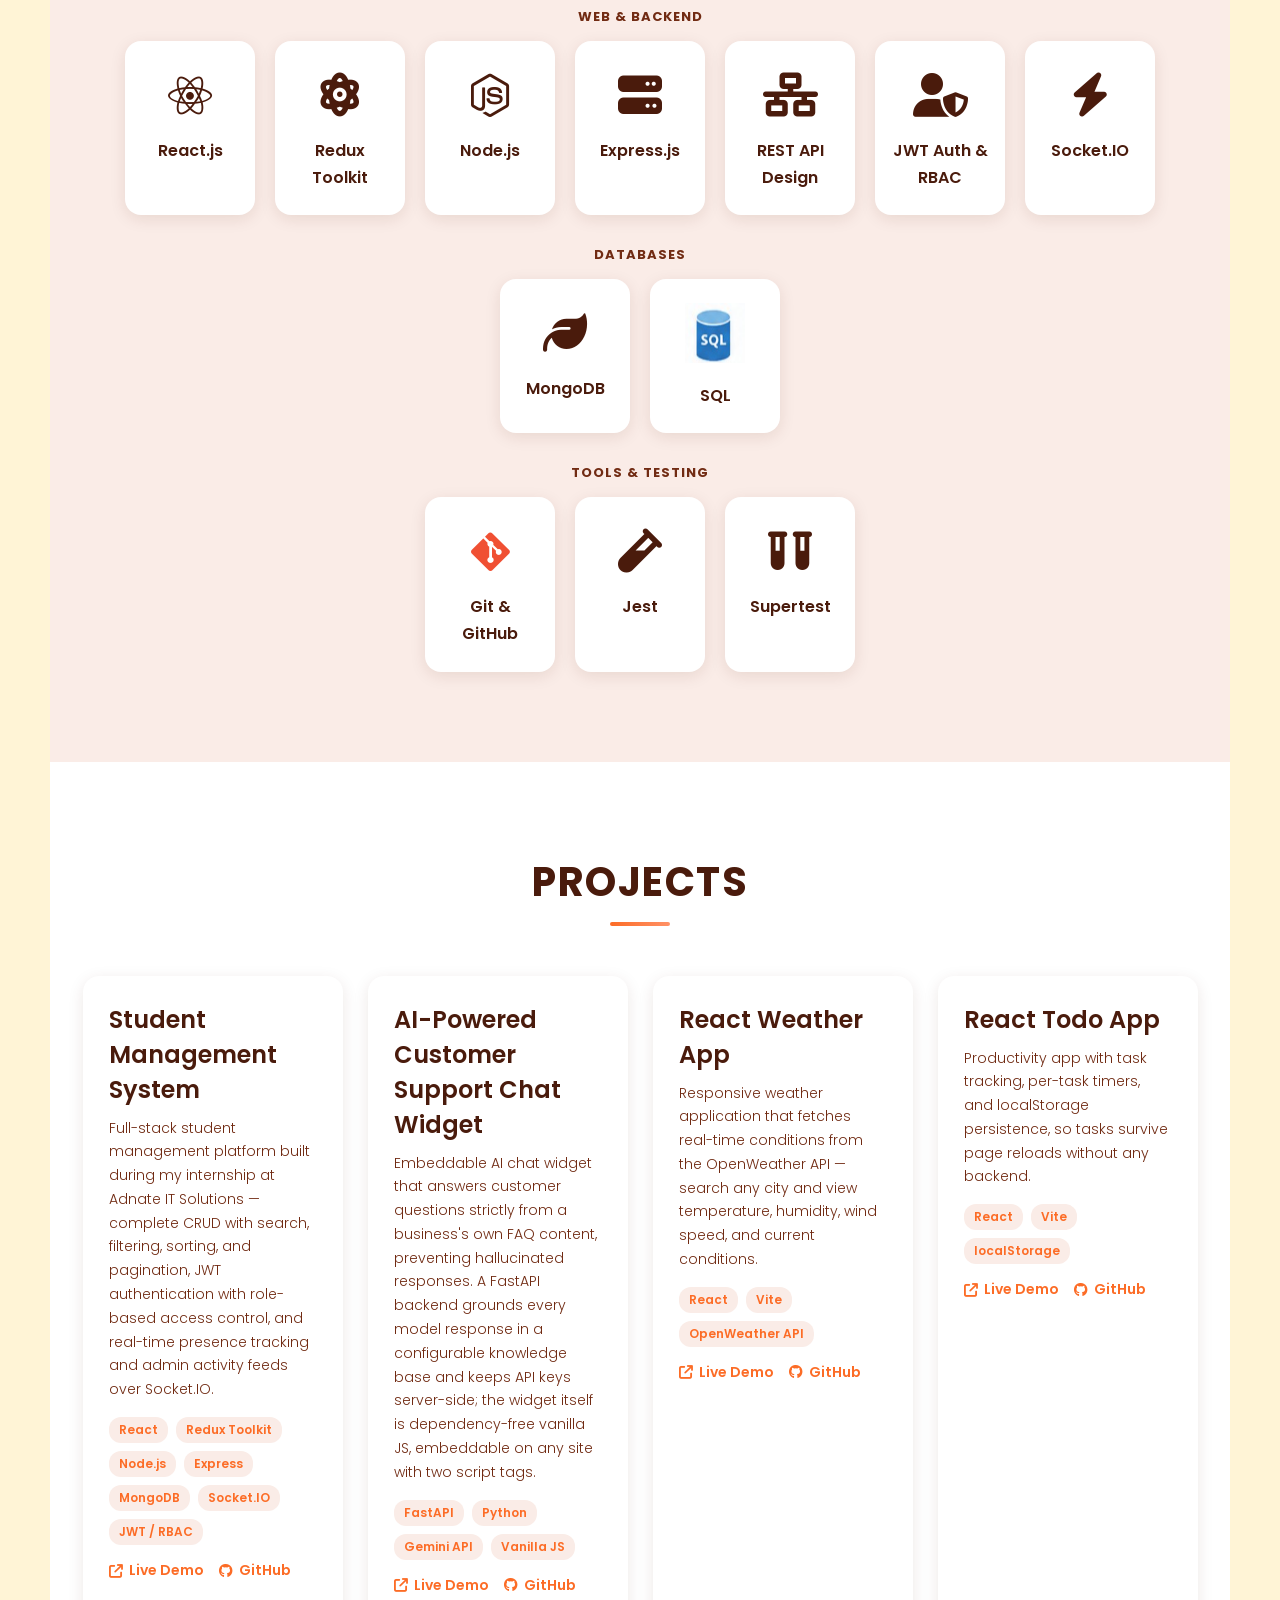
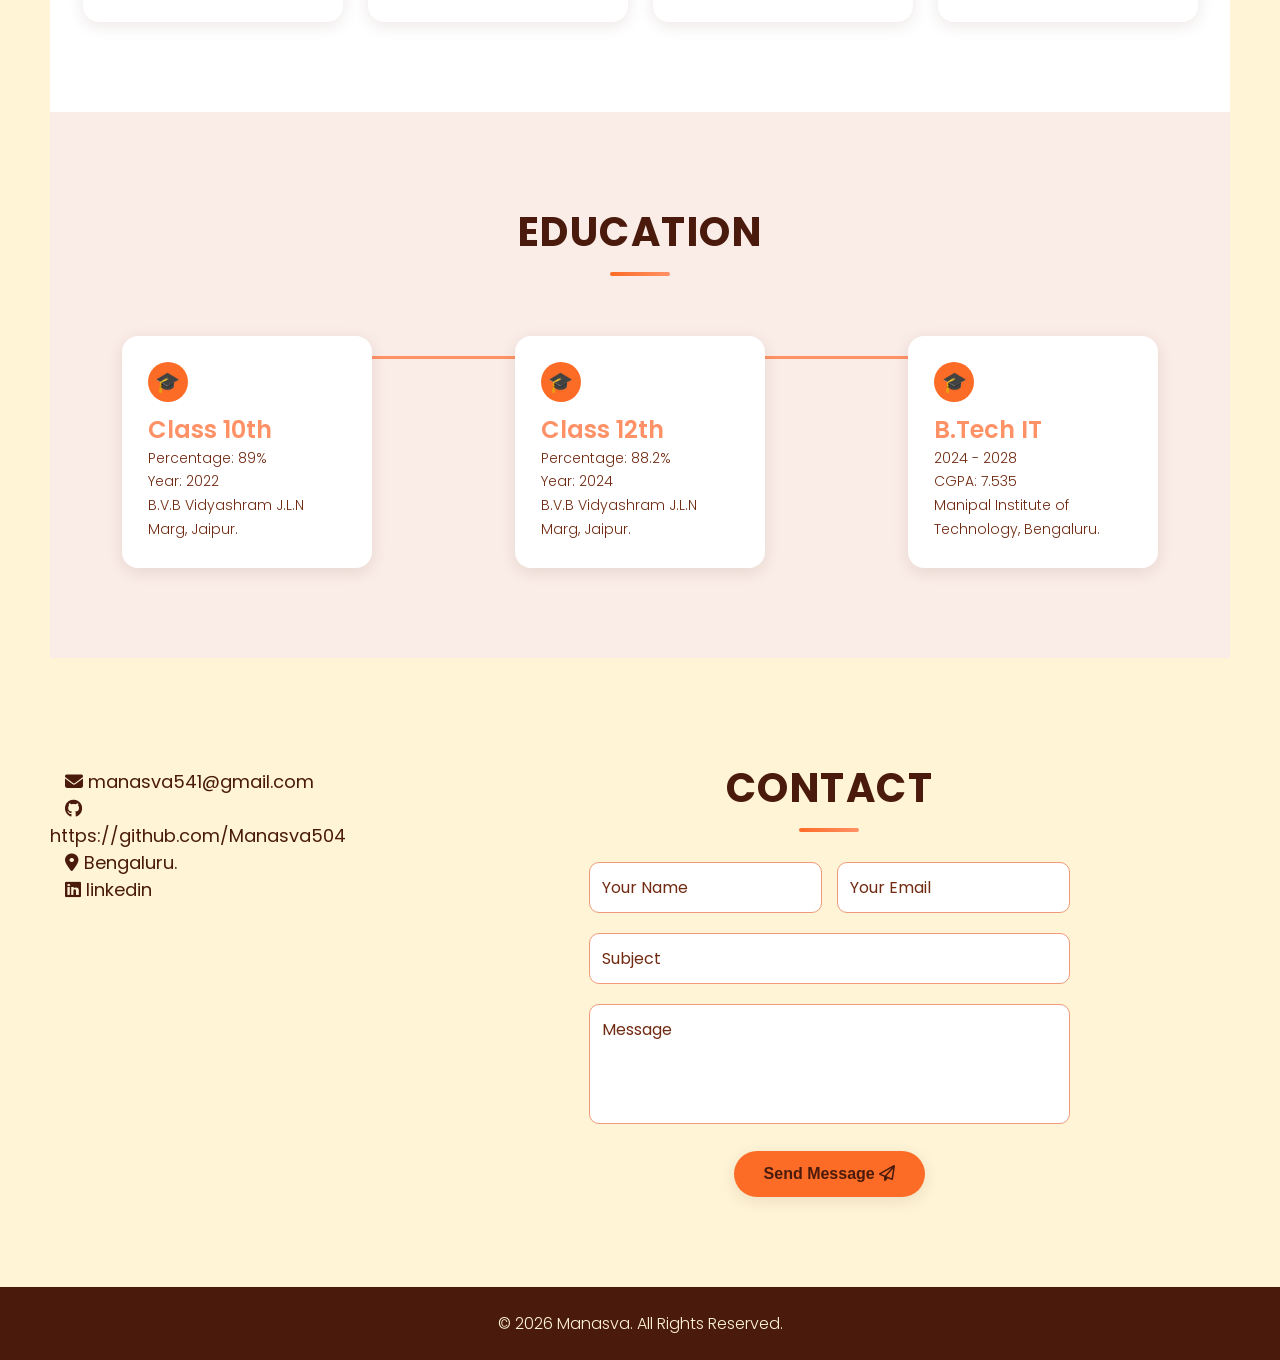
==== commit 5b13f728: "Replace dark theme with warm light theme; layout width; a11y/perf cleanups Warm theme (full replace," ====
--- a/index.html
+++ b/index.html
@@ -33,7 +33,7 @@
     <link rel="preconnect" href="https://fonts.googleapis.com" />
     <link rel="preconnect" href="https://fonts.gstatic.com" crossorigin />
     <link
-      href="https://fonts.googleapis.com/css2?family=Poppins:ital,wght@0,100;0,200;0,300;0,400;0,500;0,600;0,700;0,800;0,900;1,100;1,200;1,300;1,400;1,500;1,600;1,700;1,800;1,900&display=swap"
+      href="https://fonts.googleapis.com/css2?family=Poppins:wght@300;400;600;700&display=swap"
       rel="stylesheet"
     />
 
@@ -42,7 +42,7 @@
       href="https://cdnjs.cloudflare.com/ajax/libs/font-awesome/6.5.1/css/all.min.css"
     />
 
-    <script src="script.js"></script>
+    <script src="script.js" defer></script>
   </head>
   <body>
     <main>
@@ -89,13 +89,14 @@
 
             <div class="socials">
               <!-- TODO: add your real LinkedIn profile URL -->
-              <a href="#" target="_blank" aria-label="LinkedIn profile">
+              <a href="#" target="_blank" rel="noopener" aria-label="LinkedIn profile">
                 <i class="fa-brands fa-linkedin" aria-hidden="true"></i>
               </a>
 
               <a
                 href="https://github.com/Manasva504"
                 target="_blank"
+                rel="noopener"
                 aria-label="GitHub profile"
               >
                 <i class="fa-brands fa-github" aria-hidden="true"></i>
@@ -106,7 +107,7 @@
               </a>
 
               <!-- TODO: add your real LeetCode profile URL (Font Awesome has no LeetCode brand icon, so this uses a generic code icon) -->
-              <a href="#" target="_blank" aria-label="LeetCode profile">
+              <a href="#" target="_blank" rel="noopener" aria-label="LeetCode profile">
                 <i class="fa-solid fa-code" aria-hidden="true"></i>
               </a>
             </div>
@@ -119,6 +120,8 @@
               alt="Photo of Manasva"
               title="Manasva"
               class="uparwalaimg"
+              width="970"
+              height="1280"
             />
           </a>
         </div>
@@ -131,6 +134,8 @@
             title="About me "
             class="aboutmeimg"
             loading="lazy"
+            width="720"
+            height="455"
           />
 
           <div class="about-text">
@@ -470,6 +475,7 @@
             <a
               href="mailto:manasva541@gmail.com"
               target="_blank"
+              rel="noopener"
               aria-label="Email manasva541@gmail.com"
             >
               <i class="fa-solid fa-envelope" aria-hidden="true"></i>
@@ -479,6 +485,7 @@
             <a
               href="https://github.com/Manasva504"
               target="_blank"
+              rel="noopener"
               aria-label="GitHub profile"
             >
               <i class="fa-brands fa-github" aria-hidden="true"></i>
@@ -486,13 +493,13 @@
             </a>
             <br />
             <!-- TODO: link to a real maps URL or remove the link and keep this as plain text -->
-            <a href="#" target="_blank" aria-label="Location: Bengaluru">
+            <a href="#" target="_blank" rel="noopener" aria-label="Location: Bengaluru">
               <i class="fa-solid fa-location-dot" aria-hidden="true"></i>
               Bengaluru.
             </a>
             <br />
             <!-- TODO: add your real LinkedIn profile URL -->
-            <a href="#" target="_blank" aria-label="LinkedIn profile">
+            <a href="#" target="_blank" rel="noopener" aria-label="LinkedIn profile">
               <i class="fa-brands fa-linkedin" aria-hidden="true"></i>
               linkedin
             </a>
--- a/style.css
+++ b/style.css
@@ -1,17 +1,19 @@
 :root {
-  /* Dark theme — one navy, one accent, everything else is neutral.
-     color-scheme: dark lets native form controls / scrollbars follow suit. */
-  color-scheme: dark;
+  /* Warm theme — vanilla/cream base, white cards, burnt-orange accent,
+     dark warm brown for text. color-scheme: light keeps native form
+     controls/scrollbars matched to the page. */
+  color-scheme: light;
   --color-navy-dark: #021024;
   --color-navy: #052659;
-  --color-primary: #2563eb;
-  --color-primary-light: #4d8cff;
-  --color-bg: #050b18;
-  --color-bg-alt: #0a1830;
-  --color-card: #0f2245;
-  --color-border: #24334d;
-  --color-text: #e6ecf5;
-  --color-text-muted: #9aa8c4;
+  --color-primary: #fc6c26;
+  --color-primary-light: #ff9166;
+  --color-primary-dark: #e05a1a;
+  --color-bg: #fff4d6;
+  --color-bg-alt: #faece7;
+  --color-card: #ffffff;
+  --color-border: #f0997b;
+  --color-text: #4a1b0c;
+  --color-text-muted: #712b13;
 
   /* Spacing rhythm */
   --section-padding: 90px;
@@ -20,9 +22,9 @@
   --radius-sm: 10px;
   --radius-md: 16px;
   --radius-lg: 22px;
-  --shadow-sm: 0 4px 16px rgba(0, 0, 0, 0.35);
-  --shadow-md: 0 12px 30px rgba(0, 0, 0, 0.45);
-  --shadow-lg: 0 22px 45px rgba(0, 0, 0, 0.55);
+  --shadow-sm: 0 4px 16px rgba(74, 27, 12, 0.1);
+  --shadow-md: 0 12px 30px rgba(74, 27, 12, 0.16);
+  --shadow-lg: 0 22px 45px rgba(74, 27, 12, 0.22);
 
   --transition: 0.3s ease;
 }
@@ -54,9 +56,10 @@
 }
 
 .container {
-  width: 90%;
-  max-width: 1200px;
+  width: 100%;
+  max-width: 1350px;
   margin: 0 auto;
+  padding: 0 clamp(20px, 5vw, 50px);
   overflow: hidden;
 }
 
@@ -146,7 +149,7 @@
   position: sticky;
   top: 0;
   z-index: 1000;
-  background: linear-gradient(to right, var(--color-navy-dark), var(--color-navy));
+  background: var(--color-text);
   display: flex;
   justify-content: space-between;
   align-items: center;
@@ -173,13 +176,13 @@
 }
 
 .logo {
-  color: var(--color-primary-light);
+  color: var(--color-primary);
   font-size: clamp(22px, 4vw, 28px);
   font-weight: 700;
 }
 
 nav a {
-  color: white;
+  color: var(--color-bg);
   text-decoration: none;
   margin-left: 30px;
   font-size: 18px;
@@ -188,7 +191,7 @@
 }
 
 nav a:hover {
-  color: var(--color-primary-light);
+  color: var(--color-primary);
 }
 
 .nav-toggle {
@@ -207,11 +210,11 @@
   padding: 70px 0;
   background: radial-gradient(
       circle at 12% 20%,
-      rgba(77, 140, 255, 0.16),
+      rgba(252, 108, 38, 0.14),
       transparent 42%
     ),
-    radial-gradient(circle at 88% 75%, rgba(37, 99, 235, 0.14), transparent 45%),
-    radial-gradient(circle at 50% 100%, rgba(5, 38, 89, 0.06), transparent 50%);
+    radial-gradient(circle at 88% 75%, rgba(240, 153, 123, 0.16), transparent 45%),
+    radial-gradient(circle at 50% 100%, rgba(74, 27, 12, 0.05), transparent 50%);
 }
 
 @keyframes fadeInUp {
@@ -252,9 +255,9 @@
   gap: 8px;
   margin-top: 16px;
   padding: 6px 14px;
-  background: rgba(34, 197, 94, 0.12);
-  color: #4ade80;
-  border: 1px solid rgba(34, 197, 94, 0.35);
+  background: #faece7;
+  color: #712b13;
+  border: 1px solid #f0997b;
   border-radius: 50px;
   font-size: 14px;
   font-weight: 600;
@@ -264,20 +267,20 @@
   width: 8px;
   height: 8px;
   border-radius: 50%;
-  background: #22c55e;
-  box-shadow: 0 0 0 rgba(34, 197, 94, 0.5);
+  background: var(--color-primary);
+  box-shadow: 0 0 0 rgba(252, 108, 38, 0.5);
   animation: statusPulse 2s infinite;
 }
 
 @keyframes statusPulse {
   0% {
-    box-shadow: 0 0 0 0 rgba(34, 197, 94, 0.5);
+    box-shadow: 0 0 0 0 rgba(252, 108, 38, 0.5);
   }
   70% {
-    box-shadow: 0 0 0 6px rgba(34, 197, 94, 0);
+    box-shadow: 0 0 0 6px rgba(252, 108, 38, 0);
   }
   100% {
-    box-shadow: 0 0 0 0 rgba(34, 197, 94, 0);
+    box-shadow: 0 0 0 0 rgba(252, 108, 38, 0);
   }
 }
 
@@ -293,7 +296,6 @@
     width: 200px;
     height: auto;
     margin: 0;
-    float: none;
   }
 }
 
@@ -302,16 +304,15 @@
   height: 300px;
   width: 230px;
   border-radius: var(--radius-lg);
-  float: right;
   margin: 20px;
   object-fit: cover;
-  box-shadow: 0 0 0 6px rgba(77, 140, 255, 0.15), var(--shadow-lg);
+  box-shadow: 0 0 0 6px rgba(252, 108, 38, 0.15), var(--shadow-lg);
   transition: transform var(--transition), box-shadow var(--transition);
 }
 
 .uparwalaimg:hover {
   transform: scale(1.03);
-  box-shadow: 0 0 0 8px rgba(77, 140, 255, 0.22), var(--shadow-lg);
+  box-shadow: 0 0 0 8px rgba(252, 108, 38, 0.22), var(--shadow-lg);
 }
 
 .buttons {
@@ -319,9 +320,8 @@
 }
 
 .btn1 {
-  position: relative;
   background-color: var(--color-primary);
-  color: white;
+  color: var(--color-text);
   font-weight: 600;
   text-decoration: none;
   padding: 14px 30px;
@@ -336,70 +336,7 @@
   box-shadow: var(--shadow-md);
 }
 
-.btn1::after {
-  content: "";
-  z-index: -1;
-  position: absolute;
-  width: 100%;
-  height: 100%;
-  left: 0;
-  top: 0;
-}
-/*glow*/
-.btn1::before {
-  content: "";
-  background: linear-gradient(
-    45deg,
-    #ff0000,
-    #ff7300,
-    #fffb00,
-    #48ff00,
-    #00ffd5,
-    #002bff,
-    #ff00c8,
-    #ff0000
-  );
-  position: absolute;
-  top: -2px;
-  left: -2px;
-  background-size: 600%;
-  z-index: -1;
-  width: calc(100% + 4px);
-  height: calc(100% + 4px);
-  filter: blur(8px);
-  animation: glowing 20s linear infinite;
-  transition: opacity 0.3s ease-in-out;
-  border-radius: 50px;
-  opacity: 0;
-}
-
-.btn1:hover::before {
-  opacity: 1;
-}
-
-.btn1:active::after {
-  background: transparent;
-}
-
-.btn1:active {
-  color: #000;
-  font-weight: bold;
-}
-
-@keyframes glowing {
-  0% {
-    background-position: 0 0;
-  }
-  50% {
-    background-position: 400% 0;
-  }
-  100% {
-    background-position: 0 0;
-  }
-}
-
 .btn2 {
-  position: relative;
   border: 2px solid var(--color-primary);
   color: var(--color-primary);
   font-weight: 600;
@@ -417,56 +354,6 @@
   box-shadow: var(--shadow-sm);
 }
 
-.btn2::after {
-  content: "";
-  z-index: -1;
-  position: absolute;
-  width: 100%;
-  height: 100%;
-  left: 0;
-  top: 0;
-}
-/*glow*/
-.btn2::before {
-  content: "";
-  background: linear-gradient(
-    45deg,
-    #ff0000,
-    #ff7300,
-    #fffb00,
-    #48ff00,
-    #00ffd5,
-    #002bff,
-    #ff00c8,
-    #ff0000
-  );
-  position: absolute;
-  top: -2px;
-  left: -2px;
-  background-size: 600%;
-  z-index: -1;
-  width: calc(100% + 4px);
-  height: calc(100% + 4px);
-  filter: blur(8px);
-  animation: glowing 20s linear infinite;
-  transition: opacity 0.3s ease-in-out;
-  border-radius: 50px;
-  opacity: 0;
-}
-
-.btn2:hover::before {
-  opacity: 1;
-}
-
-.btn2:active::after {
-  background: transparent;
-}
-
-.btn2:active {
-  color: #000;
-  font-weight: bold;
-}
-
 @media screen and (max-width: 480px) {
   .buttons {
     display: flex;
@@ -520,7 +407,6 @@
   .aboutmeimg {
     width: 200px;
     height: auto;
-    float: none;
     margin: 0;
   }
 }
@@ -529,14 +415,9 @@
   max-width: 100%;
   height: 300px;
   border-radius: var(--radius-lg);
-  float: left;
   margin: 20px;
-  object-fit: contain;
-  /* The illustration itself has a light backdrop baked in — frame it in a
-     light mat rather than letting it float directly on the dark page */
-  background: #f4f7fc;
-  padding: 16px;
-  box-shadow: 0 0 0 6px rgba(77, 140, 255, 0.15), var(--shadow-lg);
+  object-fit: cover;
+  box-shadow: 0 0 0 6px rgba(252, 108, 38, 0.15), var(--shadow-lg);
 }
 
 .about-text p {
@@ -694,7 +575,7 @@
 }
 
 .project-card h3 {
-  color: var(--color-primary-light);
+  color: var(--color-text);
   margin-bottom: 10px;
 }
 
@@ -757,7 +638,7 @@
 }
 
 .project-links a:hover {
-  color: var(--color-navy);
+  color: var(--color-text);
   text-decoration: underline;
 }
 
@@ -910,7 +791,7 @@
 textarea:focus {
   outline: none;
   border-color: var(--color-primary-light);
-  box-shadow: 0 0 0 3px rgba(77, 140, 255, 0.15);
+  box-shadow: 0 0 0 3px rgba(252, 108, 38, 0.15);
 }
 
 textarea {
@@ -922,7 +803,7 @@
   margin-top: 20px;
   padding: 14px 30px;
   background: var(--color-primary);
-  color: white;
+  color: var(--color-text);
   font-weight: 600;
   border: none;
   border-radius: 50px;
@@ -934,7 +815,7 @@
 }
 
 button:hover {
-  background: var(--color-navy);
+  background: var(--color-primary-dark);
   transform: translateY(-3px);
   box-shadow: var(--shadow-md);
 }
@@ -992,9 +873,9 @@
 /* ---------- Footer ---------- */
 
 footer {
-  background-color: var(--color-navy);
+  background-color: var(--color-text);
   text-align: center;
-  color: white;
+  color: var(--color-bg);
   width: 100%;
   padding: 24px 20px;
   font-weight: 300;
